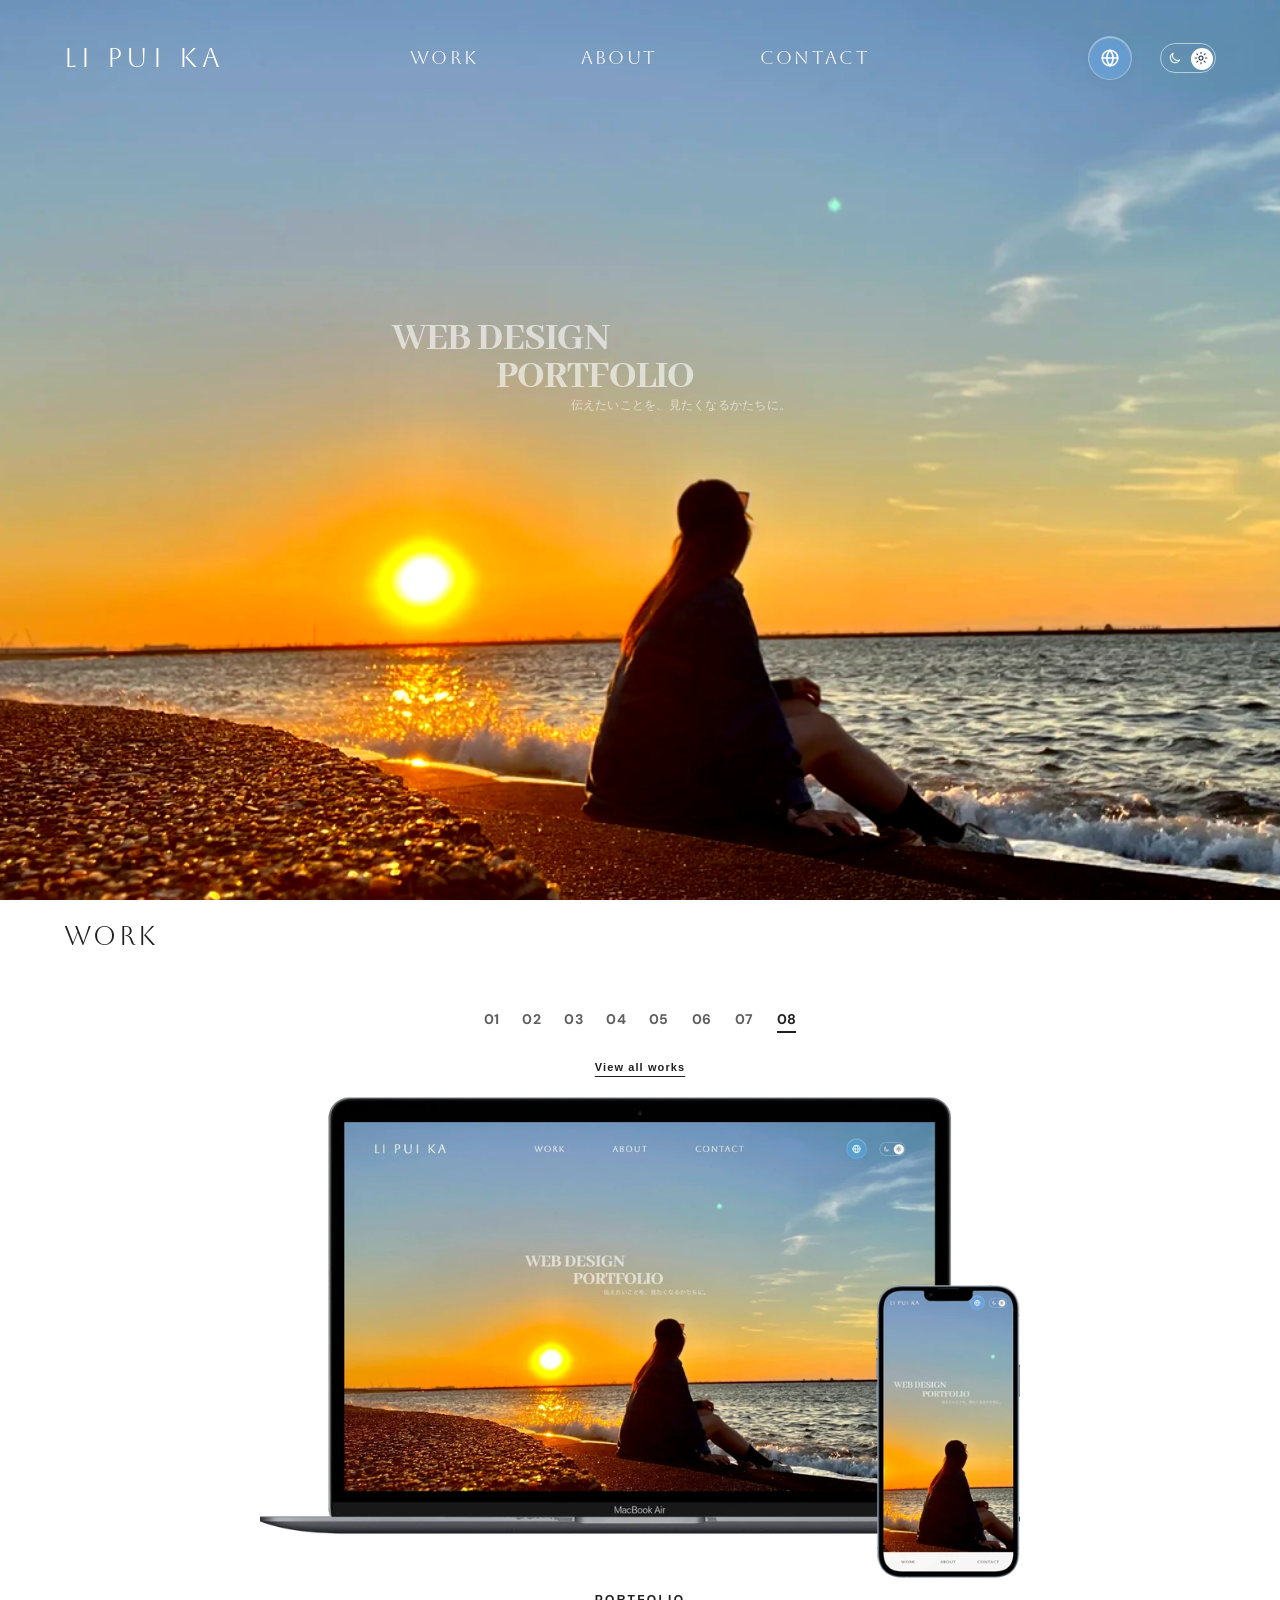
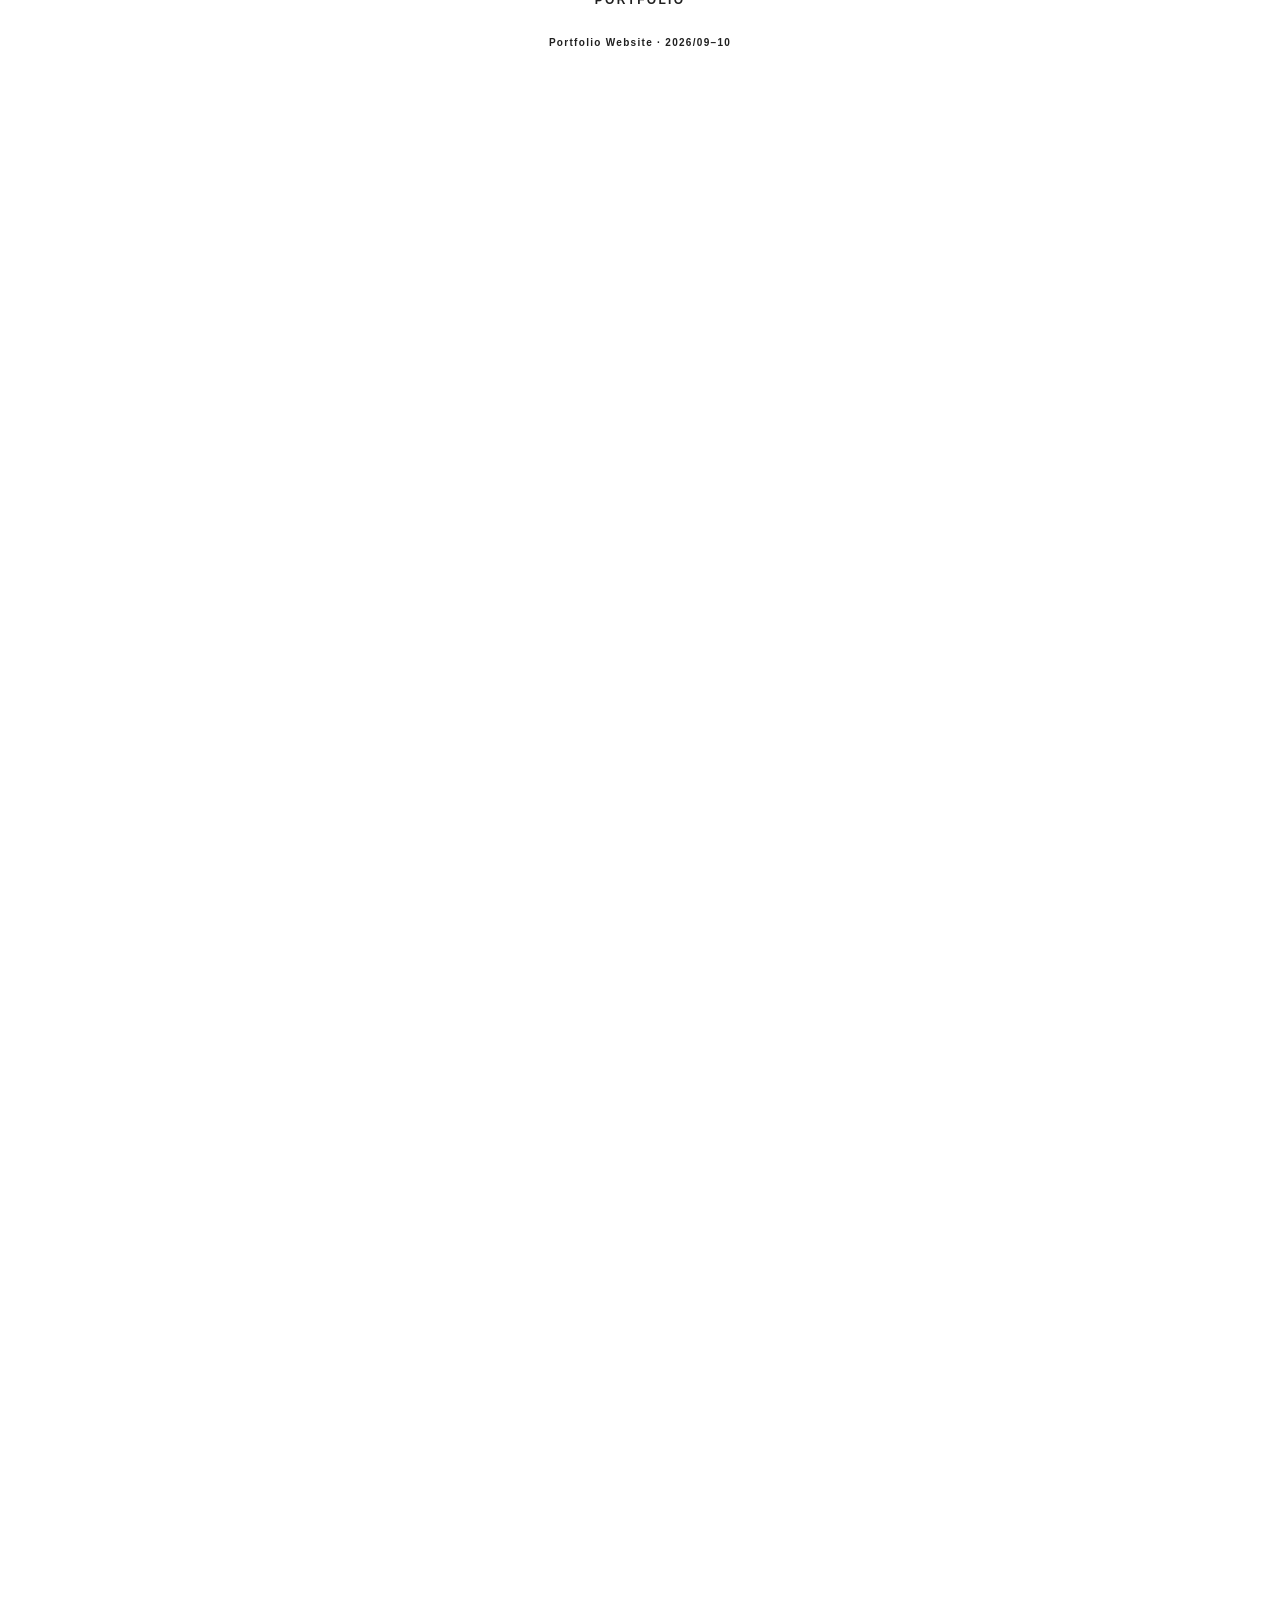
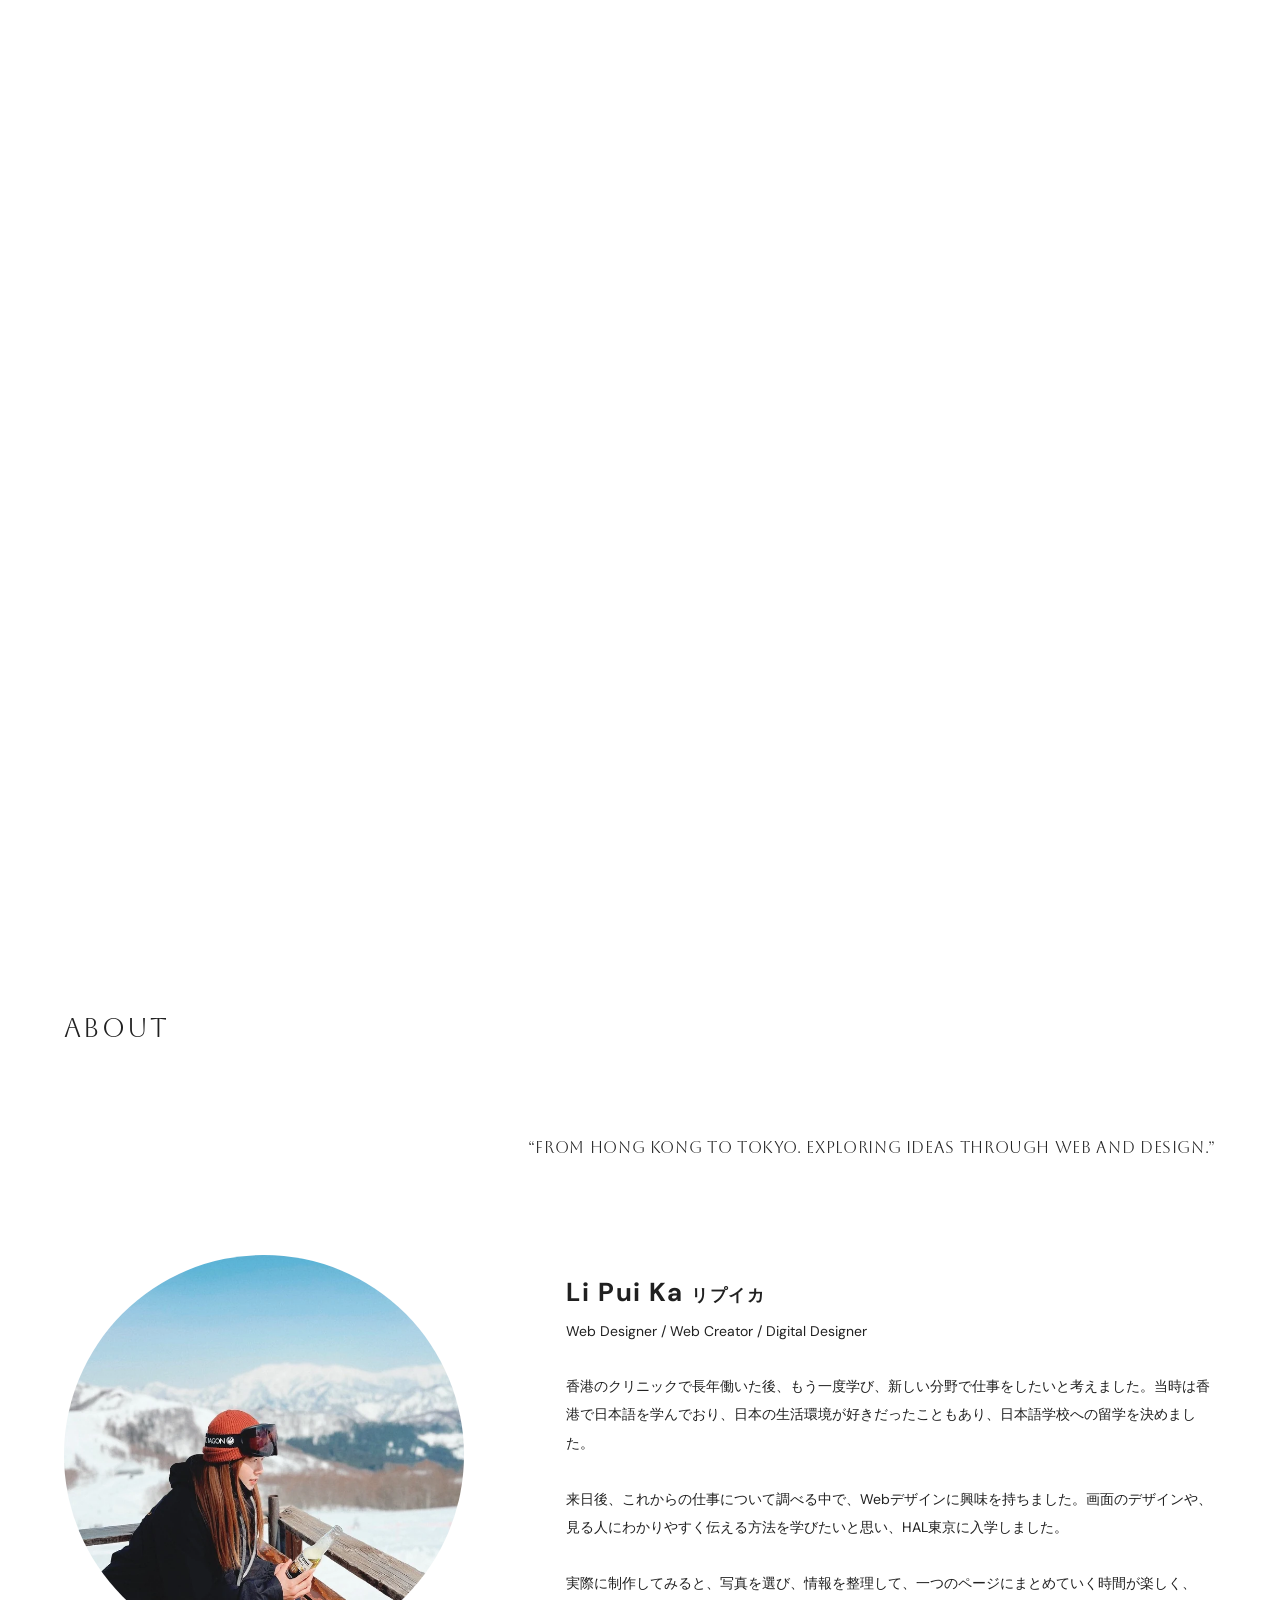
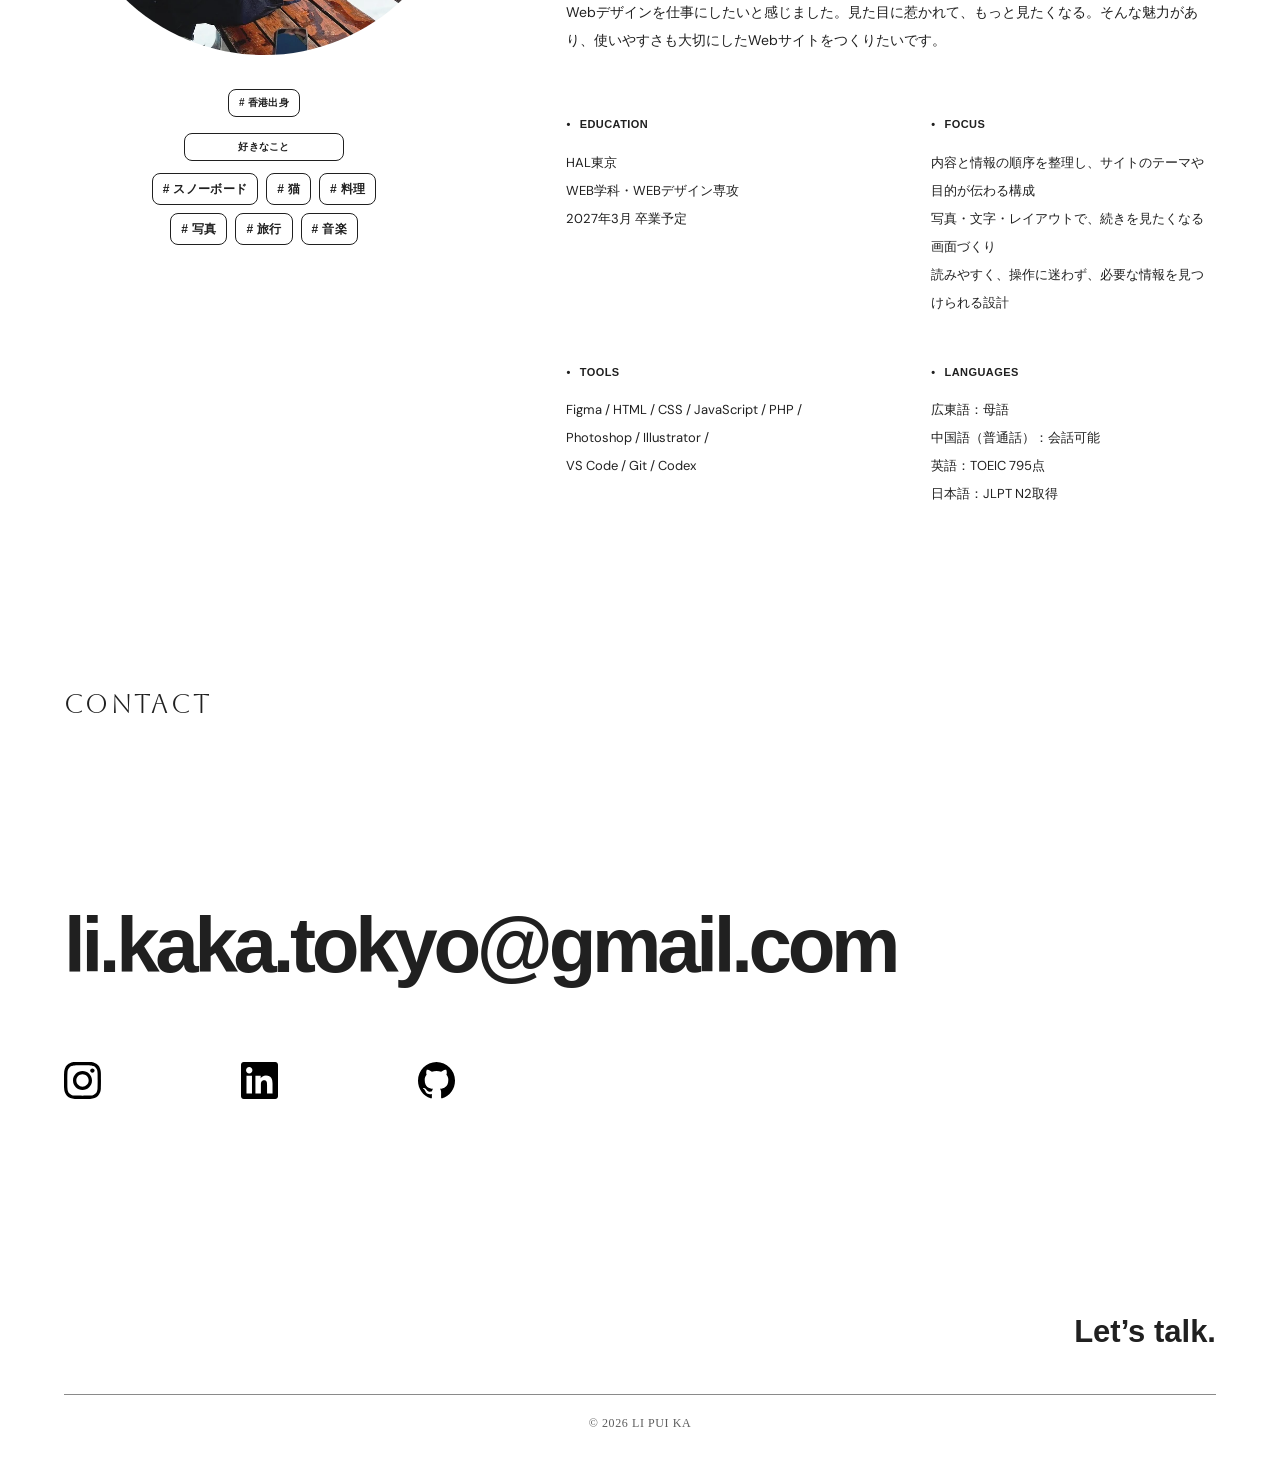
==== index.html @ 62fd96e9 "Initial commit" ====
<!doctype html>
<html lang="ja">
  <head>
    <meta charset="UTF-8">
    <meta name="viewport" content="width=device-width, initial-scale=1.0">
    <meta name="description" content="香港出身、東京在住の李珮嘉のポートフォリオ。WebデザインとWeb制作の作品を紹介しています。">
    <title>Li Pui Ka — Portfolio</title>
    <link rel="icon" href="data:image/svg+xml,%3Csvg xmlns='http://www.w3.org/2000/svg' viewBox='0 0 64 64'%3E%3Crect width='64' height='64' rx='8' fill='%231d1d1d'/%3E%3Ctext x='32' y='40' text-anchor='middle' font-family='serif' font-size='25' fill='white'%3EKA%3C/text%3E%3C/svg%3E">
    <link rel="preconnect" href="https://fonts.googleapis.com">
    <link rel="preconnect" href="https://fonts.gstatic.com" crossorigin>
    <link href="https://fonts.googleapis.com/css2?family=Aboreto&amp;family=Abhaya+Libre:wght@800&amp;family=DM+Sans:wght@400;500&amp;display=swap" rel="stylesheet">
    <link rel="stylesheet" href="css/style.css">
    <link rel="stylesheet" href="css/responsive.css">
    <script>
      try { document.documentElement.dataset.theme = localStorage.getItem('portfolio-theme') || 'light'; } catch { document.documentElement.dataset.theme = 'light'; }
    </script>
    <script src="js/loading-init.js"></script>
    <script src="js/loading.js" defer></script>
    <script src="js/translations.js" defer></script><script src="js/language.js" defer></script><script src="js/main.js?v=20261012-inage-sea" defer></script>
  </head>
  <body class="home-page">
    <div class="site-loader" data-loader aria-hidden="true">
      <div class="site-loader-content">
        <span class="site-loader-name">LI PUI KA</span>
        <span class="site-loader-caption">WEB DESIGN PORTFOLIO</span>
        <span class="site-loader-line"></span>
      </div>
    </div>
    <a class="skip-link" href="#main" data-i18n="ui.skip" data-i18n-lang="en" lang="en">Skip to main content</a>

    <header class="site-header is-over-hero" data-header>
      <a class="site-logo" href="#main" aria-label="Li Pui Ka：トップへ戻る" data-i18n-aria-label="ui.home">LI PUI KA</a>
      <nav class="site-nav" aria-label="メインナビゲーション" data-i18n-aria-label="ui.nav">
        <a class="nav-link" href="#work" data-section-link="work" data-i18n="ui.work" data-i18n-lang="en" lang="en">Work</a>
        <a class="nav-link" href="#about" data-section-link="about" data-i18n="ui.about" data-i18n-lang="en" lang="en">About</a>
        <a class="nav-link" href="#contact" data-section-link="contact" data-i18n="ui.contact" data-i18n-lang="en" lang="en">Contact</a>
      </nav>
      <div class="header-tools">
        <div class="language-picker"><button class="language-indicator" type="button" aria-label="表示言語を選ぶ" aria-expanded="false" aria-controls="language-options" data-language-toggle>
          <svg viewBox="0 0 24 24" aria-hidden="true"><circle cx="12" cy="12" r="8.5"/><path d="M3.8 12h16.4M12 3.5c2.2 2.3 3.4 5.2 3.4 8.5S14.2 18.2 12 20.5C9.8 18.2 8.6 15.3 8.6 12S9.8 5.8 12 3.5Z"/></svg></button><div class="language-options" id="language-options" role="group" aria-label="表示言語を選ぶ" hidden><button type="button" data-language-option="ja" lang="ja" aria-pressed="true">日本語</button><button type="button" data-language-option="en" lang="en" aria-pressed="false">English</button><button type="button" data-language-option="zh-Hant" lang="zh-Hant" aria-pressed="false">繁體中文</button></div></div>
        <button class="theme-toggle" type="button" aria-label="ダークモードに切り替える" aria-pressed="false" data-theme-toggle>
          <svg class="moon-icon" viewBox="0 0 24 24" aria-hidden="true"><path d="M20.1 15.2A8.4 8.4 0 0 1 8.8 3.9a8.5 8.5 0 1 0 11.3 11.3Z"/></svg>
          <span class="theme-toggle-thumb" aria-hidden="true">&nbsp;</span>
          <svg class="sun-icon" viewBox="0 0 24 24" aria-hidden="true"><circle cx="12" cy="12" r="3.5"/><path d="M12 2v2.2M12 19.8V22M4.9 4.9l1.6 1.6M17.5 17.5l1.6 1.6M2 12h2.2M19.8 12H22M4.9 19.1l1.6-1.6M17.5 6.5l1.6-1.6"/></svg>
        </button>
      </div>
    </header>

    <main id="main">
      <section class="hero" id="home" aria-labelledby="hero-title">
        <img class="hero-image" src="image/optimized/HERO-1920.webp" alt="夕暮れの海辺に座る人物" data-i18n-alt="home.heroAlt" srcset="image/optimized/HERO-1280.webp 1280w, image/optimized/HERO-1920.webp 1920w, image/optimized/HERO-2560.webp 2560w" sizes="(max-width: 620px) 1100px, 100vw" width="1920" height="1080" decoding="async" fetchpriority="high">
        <div class="hero-copy" lang="en">
          <h1 id="hero-title"><span class="hero-title-line">WEB DESIGN</span> <span class="hero-title-line">PORTFOLIO</span></h1>
          <p lang="ja"><span class="hero-copy-line">伝えたいことを、見たくなるかたちに。</span></p>
        </div>
      </section>

      <section class="work-section page-section" id="work" aria-labelledby="work-title">
        <h2 class="section-title" id="work-title" data-i18n="ui.work" data-i18n-lang="en" lang="en">Work</h2>
        <div class="work-scroll">
          <div class="work-stage">
            <div class="project-pagination" aria-label="作品を選ぶ" data-i18n-aria-label="ui.chooseProject">
              <button class="project-number is-active" type="button" data-project-button="0" aria-pressed="true">01</button>
              <button class="project-number" type="button" data-project-button="1" aria-pressed="false">02</button>
              <button class="project-number" type="button" data-project-button="2" aria-pressed="false">03</button>
              <button class="project-number" type="button" data-project-button="3" aria-pressed="false">04</button>
              <button class="project-number" type="button" data-project-button="4" aria-pressed="false">05</button>
              <button class="project-number" type="button" data-project-button="5" aria-pressed="false">06</button>
              <button class="project-number" type="button" data-project-button="6" aria-pressed="false">07</button>
              <button class="project-number" type="button" data-project-button="7" aria-pressed="false">08</button>
            </div>
            <button class="works-overview-toggle" type="button" aria-expanded="false" aria-controls="works-overview" data-works-overview-toggle hidden data-i18n="ui.viewAll" data-i18n-lang="en" lang="en">View all works</button>
            <div class="works-overview" id="works-overview" data-works-overview hidden></div>
            <div class="project-visuals" data-project-visuals>
              <a class="project-card project-card--previous" data-project-card data-project-index="7" aria-hidden="true">
                <img src="image/optimized/mockup08-960.webp?v=20261012-ordered" alt="" srcset="image/optimized/mockup08-600.webp?v=20261012-ordered 600w, image/optimized/mockup08-960.webp?v=20261012-ordered 960w, image/optimized/mockup08-1600.webp?v=20261012-ordered 1600w" sizes="(max-width: 820px) 38vw, 400px" width="960" height="607" decoding="async" data-project-image>
              </a>
              <a class="project-card project-card--main" href="work07.html" aria-label="「季の美」の詳細を見る" data-project-card data-project-index="0">
                <img src="image/optimized/mockup07-1600.webp?v=20261012-ordered" alt="季の美のWebサイトのモックアップ" srcset="image/optimized/mockup07-600.webp?v=20261012-ordered 600w, image/optimized/mockup07-960.webp?v=20261012-ordered 960w, image/optimized/mockup07-1600.webp?v=20261012-ordered 1600w" sizes="(max-width: 620px) calc(100vw - 24px), (max-width: 820px) 72vw, (max-width: 1245px) 61vw, 760px" width="1600" height="1012" decoding="async" data-project-image>
              </a>
              <a class="project-card project-card--next" data-project-card data-project-index="1" aria-hidden="true">
                <img src="image/optimized/mockup06-960.webp?v=20261012-inage-sea" alt="" srcset="image/optimized/mockup06-600.webp?v=20261012-inage-sea 600w, image/optimized/mockup06-960.webp?v=20261012-inage-sea 960w, image/optimized/mockup06-1600.webp?v=20261012-inage-sea 1600w" sizes="(max-width: 820px) 38vw, 400px" width="960" height="607" decoding="async" data-project-image>
              </a>
              <button class="project-side-control project-side-control--previous" type="button" data-project-control="previous" aria-label="前の作品：PORTFOLIO"><span class="visually-hidden" data-i18n="ui.previousShort" data-i18n-lang="en" lang="en">Previous project</span></button>
              <button class="project-side-control project-side-control--next" type="button" data-project-control="next" aria-label="次の作品：MOMENTS IN INAGE"><span class="visually-hidden" data-i18n="ui.nextShort" data-i18n-lang="en" lang="en">Next project</span></button>
            </div>
            <div class="project-caption" aria-live="polite">
              <h3 data-project-title>季の美</h3>
              <p data-project-meta>Content Website · 2026/09</p>
            </div>
          </div>

          <div class="work-steps" aria-hidden="true">
            <div class="work-step" data-project-step="0"></div>
            <div class="work-step" data-project-step="1"></div>
            <div class="work-step" data-project-step="2"></div>
            <div class="work-step" data-project-step="3"></div>
            <div class="work-step" data-project-step="4"></div>
            <div class="work-step" data-project-step="5"></div>
            <div class="work-step" data-project-step="6"></div>
            <div class="work-step" data-project-step="7"></div>
          </div>
        </div>
      </section>

      <section class="about-section page-section" id="about" aria-labelledby="about-title">
        <h2 class="section-title" id="about-title" data-i18n="ui.about" data-i18n-lang="en" lang="en">About</h2>
        <div class="about-layout">
          <p class="about-tagline" data-i18n="home.tagline" data-i18n-lang="en" lang="en">“From Hong Kong to Tokyo. Exploring ideas through web and design.”</p>
          <figure class="profile">
            <img src="image/optimized/About-768.webp" alt="雪山で撮影した李珮嘉の写真" data-i18n-alt="home.portraitAlt" srcset="image/optimized/About-384.webp 384w, image/optimized/About-768.webp 768w" sizes="(max-width: 620px) 78vw, (max-width: 820px) 340px, (max-width: 1245px) 290px, 400px" width="768" height="1024" decoding="async" loading="lazy">
            <figcaption class="profile-interests">
              <p class="profile-origin"><span aria-hidden="true"># </span><span data-i18n="home.origin">香港出身</span></p>
              <p class="profile-interests-title" data-i18n="home.interests">好きなこと</p>
              <ul class="profile-tags">
                <li><span aria-hidden="true"># </span><span data-i18n="home.snowboarding">スノーボード</span></li>
                <li><span aria-hidden="true"># </span><span data-i18n="home.cats">猫</span></li>
                <li><span aria-hidden="true"># </span><span data-i18n="home.cooking">料理</span></li>
                <li><span aria-hidden="true"># </span><span data-i18n="home.photography">写真</span></li>
                <li><span aria-hidden="true"># </span><span data-i18n="home.travel">旅行</span></li>
                <li><span aria-hidden="true"># </span><span data-i18n="home.music">音楽</span></li>
              </ul>
            </figcaption>
          </figure>

          <div class="about-content">
            <h3 class="profile-name" lang="en">Li Pui Ka <span lang="ja">リプイカ</span></h3>
            <p class="profile-role" lang="en">Web Designer / Web Creator / Digital Designer</p>
            <div class="bio"><p data-i18n="home.bio1">香港のクリニックで長年働いた後、もう一度学び、新しい分野で仕事をしたいと考えました。当時は香港で日本語を学んでおり、日本の生活環境が好きだったこともあり、日本語学校への留学を決めました。</p><p data-i18n="home.bio2">来日後、これからの仕事について調べる中で、Webデザインに興味を持ちました。画面のデザインや、見る人にわかりやすく伝える方法を学びたいと思い、HAL東京に入学しました。</p><p data-i18n="home.bio3">実際に制作してみると、写真を選び、情報を整理して、一つのページにまとめていく時間が楽しく、Webデザインを仕事にしたいと感じました。見た目に惹かれて、もっと見たくなる。そんな魅力があり、使いやすさも大切にしたWebサイトをつくりたいです。</p></div>

            <div class="profile-details">
              <section><h3 data-i18n="ui.education" data-i18n-lang="en" lang="en">Education</h3><p data-i18n="home.education">HAL東京<br>WEB学科・WEBデザイン専攻<br>2027年3月 卒業予定</p></section>
              <section><h3 data-i18n="ui.focus" data-i18n-lang="en" lang="en">Focus</h3><p data-i18n="home.focus">内容と情報の順序を整理し、サイトのテーマや目的が伝わる構成<br>写真・文字・レイアウトで、続きを見たくなる画面づくり<br>読みやすく、操作に迷わず、必要な情報を見つけられる設計</p></section>
              <section><h3 data-i18n="ui.tools" data-i18n-lang="en" lang="en">Tools</h3><p data-i18n="home.tools">Figma / HTML / CSS / JavaScript / PHP /<br>Photoshop / Illustrator /<br>VS Code / Git / Codex</p></section>
              <section><h3 data-i18n="ui.languages" data-i18n-lang="en" lang="en">Languages</h3><p data-i18n="home.languages">広東語：母語<br>中国語（普通話）：会話可能<br>英語：TOEIC 795点<br>日本語：JLPT N2取得</p></section>
            </div>
          </div>
        </div>
      </section>

      <section class="contact-section page-section" id="contact" aria-labelledby="contact-title">
        <h2 class="section-title" id="contact-title" data-i18n="ui.contact" data-i18n-lang="en" lang="en">Contact</h2>
        <a class="email-link" href="mailto:li.kaka.tokyo@gmail.com"><span class="email-text">li.kaka.tokyo@gmail.com</span></a>
        <div class="social-links" aria-label="SNS・プロフィール" data-i18n-aria-label="ui.social">
          <a href="https://www.instagram.com/kaka.webdesign/" target="_blank" rel="noreferrer" aria-label="Instagram">
            <img class="social-icon" src="image/Platform=Instagram, Color=Negative.svg" width="48" height="48" alt="" decoding="async">
            <img class="social-hover-icon" src="image/instagram-hover.svg" width="48" height="48" alt="" decoding="async">
          </a>
          <a href="https://www.linkedin.com/in/pui-ka-li-7a196a3a8/" target="_blank" rel="noreferrer" aria-label="LinkedIn">
            <img class="social-icon" src="image/Platform=LinkedIn, Color=Negative.svg" width="48" height="48" alt="" decoding="async">
            <img class="social-hover-icon" src="image/linkedin-hover.svg" width="48" height="48" alt="" decoding="async">
          </a>
          <a href="https://github.com/li-kaka" target="_blank" rel="noreferrer" aria-label="GitHub">
            <img class="social-icon" src="image/Platform=Github, Color=Negative.svg" width="48" height="48" alt="" decoding="async">
            <img class="social-hover-icon" src="image/github-hover.svg" width="48" height="48" alt="" decoding="async">
          </a>
        </div>
        <p class="lets-talk" data-i18n="home.closing" data-i18n-lang="en" lang="en">Let’s talk.</p>
      </section>
    </main>

    <footer class="site-footer">
      <p>© 2026 LI PUI KA</p>
    </footer>
  </body>
</html>
---- css/style.css ----
@charset "UTF-8";

:root {
  --bg: #ffffff;
  --text: #202020;
  --muted: #5e5e5e;
  --line: #8a8a8a;
  --header-height: 116px;
  --section-title-height: 72px;
  --page-padding: clamp(30px, 5vw, 74px);
  color-scheme: light;
}

:root[data-theme="dark"] {
  --bg: #141414;
  --text: #f4f1eb;
  --muted: #bcb8b1;
  --line: #77736d;
  color-scheme: dark;
}

*,
*::before,
*::after {
  box-sizing: border-box;
}

html {
  scroll-behavior: smooth;
  scroll-padding-top: var(--header-height);
}

body {
  margin: 0;
  overflow-x: hidden;
  background: var(--bg);
  color: var(--text);
  font-family: "DM Sans", Arial, sans-serif;
  font-size: 14px;
  line-height: 1.8;
  transition: background-color 240ms ease, color 240ms ease;
}

a {
  color: inherit;
}

.site-loader {
  display: none;
  position: fixed;
  inset: 0;
  z-index: 1000;
  place-items: center;
  background: var(--bg);
  color: var(--text);
  transition: opacity 400ms ease;
}

.is-loading { overflow: hidden; }
.is-loading .site-loader { display: grid; }
.site-loader.is-leaving { opacity: 0; }

.site-loader-content { text-align: center; padding: 24px; }
.site-loader-name {
  display: block;
  font-family: "Aboreto", Georgia, serif;
  font-size: clamp(25px, 3vw, 40px);
  letter-spacing: .24em;
  padding-left: .24em;
  animation: loader-enter 700ms ease both;
}
.site-loader-caption {
  display: block;
  margin-top: 16px;
  color: var(--muted);
  font-size: 10px;
  letter-spacing: .2em;
  animation: loader-enter 700ms 100ms ease both;
}
.site-loader-line {
  display: block;
  width: 120px;
  height: 1px;
  margin: 28px auto 0;
  background: var(--text);
  transform-origin: left;
  animation: loader-line 900ms cubic-bezier(.22, .61, .36, 1) both;
}
@keyframes loader-enter {
  from { opacity: 0; transform: translateY(8px); }
  to { opacity: 1; transform: translateY(0); }
}
@keyframes loader-line {
  from { transform: scaleX(0); }
  to { transform: scaleX(1); }
}
@media (prefers-reduced-motion: reduce) {
  .site-loader { display: none !important; }
  .is-loading { overflow: visible; }
}

button,
a {
  -webkit-tap-highlight-color: transparent;
}

button {
  color: inherit;
}

img {
  display: block;
  max-width: 100%;
  height: auto;
}

.visually-hidden {
  position: absolute;
  width: 1px;
  height: 1px;
  overflow: hidden;
  clip: rect(0 0 0 0);
  clip-path: inset(50%);
  white-space: nowrap;
}

.skip-link {
  position: fixed;
  z-index: 1000;
  top: 10px;
  left: 10px;
  padding: 8px 12px;
  translate: 0 -160%;
  background: var(--text);
  color: var(--bg);
  font-weight: 700;
}

.skip-link:focus {
  translate: 0;
}

:focus-visible {
  outline: 2px solid currentColor;
  outline-offset: 5px;
}

.site-header {
  position: fixed;
  z-index: 100;
  top: 0;
  left: 0;
  display: grid;
  grid-template-columns: minmax(180px, 1fr) auto minmax(180px, 1fr);
  align-items: center;
  width: 100%;
  height: var(--header-height);
  padding: 0 var(--page-padding);
  background: color-mix(in srgb, var(--bg) 94%, transparent);
  backdrop-filter: blur(10px);
}

.site-logo,
.site-nav a,
.section-title,
.hero-copy h1 {
  font-family: "Aboreto", Georgia, serif;
  font-weight: 400;
}

.site-logo {
  justify-self: start;
  text-decoration: none;
  font-size: 27px;
  letter-spacing: .18em;
  white-space: nowrap;
}

.site-nav {
  display: flex;
  align-items: center;
  justify-content: center;
  gap: clamp(58px, 8vw, 118px);
}

.site-nav a {
  position: relative;
  padding: 12px 0;
  text-decoration: none;
  font-size: 18px;
  letter-spacing: .13em;
}

.site-nav a::after {
  content: "";
  position: absolute;
  right: 0;
  bottom: 5px;
  left: 0;
  height: 1px;
  scale: 0 1;
  background: currentColor;
  transform-origin: center;
  transition: scale 180ms ease;
}

.site-nav a:hover::after,
.site-nav a.is-active::after {
  scale: 1 1;
}

.header-tools {
  display: flex;
  align-items: center;
  justify-self: end;
  gap: 28px;
}

.language-indicator {
  display: grid;
  width: 44px;
  height: 44px;
  padding: 10px;
  border: 0;
  background: transparent;
  color: inherit;
  cursor: pointer;
  place-items: center;
}

.language-indicator svg {
  width: 100%;
  height: 100%;
  fill: none;
  stroke: currentColor;
  stroke-linecap: round;
  stroke-linejoin: round;
  stroke-width: 1.8;
}

.theme-toggle {
  position: relative;
  display: flex;
  width: 56px;
  height: 30px;
  border: 1px solid color-mix(in srgb, currentColor 55%, transparent);
  border-radius: 999px;
  padding: 4px 7px;
  align-items: center;
  justify-content: space-between;
  background: transparent;
  cursor: pointer;
}

.theme-toggle svg {
  position: relative;
  z-index: 1;
  width: 14px;
  height: 14px;
  fill: none;
  stroke: currentColor;
  stroke-linecap: round;
  stroke-linejoin: round;
  stroke-width: 1.8;
  transition: color 220ms ease;
}

.theme-toggle-thumb {
  position: absolute;
  z-index: 0;
  top: 4px;
  left: 4px;
  width: 22px;
  height: 22px;
  border-radius: 50%;
  background: var(--text);
  translate: 26px 0;
  transition: translate 220ms cubic-bezier(.22, .75, .22, 1);
}

.theme-toggle .sun-icon {
  color: var(--bg);
}

:root[data-theme="dark"] .theme-toggle-thumb {
  translate: 0 0;
}

:root[data-theme="dark"] .theme-toggle .moon-icon {
  color: var(--bg);
}

:root[data-theme="dark"] .theme-toggle .sun-icon {
  color: var(--text);
}

main {
  padding-top: var(--header-height);
}

.page-section {
  position: relative;
  z-index: 1;
  padding-inline: var(--page-padding);
  background: var(--bg);
}

.section-title {
  margin: 0;
  font-size: 26px;
  letter-spacing: .09em;
}

.hero {
  --hero-intro-scale: 1.04;
  --hero-intro-offset: 16px;
  position: relative;
  z-index: 0;
  top: 0;
  height: 100svh;
  min-height: 520px;
  overflow: hidden;
}

.hero-image {
  width: 100%;
  height: 100%;
  object-fit: cover;
  object-position: center 58%;
  filter: saturate(1.18) contrast(1.08);
}

.hero-copy {
  position: absolute;
  z-index: 1;
  top: 35.5%;
  left: 30.6%;
  width: clamp(290px, 31.2vw, 520px);
  color: rgba(255, 255, 255, .6);
  text-align: left;
  text-shadow: none;
}

.hero-copy h1 {
  margin: 0;
  font-family: "Abhaya Libre", Georgia, serif;
  font-size: clamp(32px, 3.1vw, 48px);
  font-weight: 800;
  line-height: .96;
  letter-spacing: -.02em;
}

.hero-copy p {
  margin: 0;
  font-family: "Hiragino Kaku Gothic ProN", "Yu Gothic", Meiryo, sans-serif;
  font-size: clamp(10px, .975vw, 14px);
  text-align: right;
  font-weight: 400;
  line-height: 1.45;
  letter-spacing: .02em;
}

.hero-copy-line {
  display: block;
}

@keyframes hero-photo-intro {
  from { opacity: 0; transform: scale(var(--hero-intro-scale)); }
  to { opacity: 1; transform: scale(var(--hero-rest-scale, 1)); }
}

@keyframes hero-copy-intro {
  from {
    opacity: 0;
    transform: translateY(var(--hero-intro-offset));
  }
  to {
    opacity: 1;
    transform: translateY(0);
  }
}

@media (prefers-reduced-motion: no-preference) {
  .has-hero-exit .hero {
    position: sticky;
    top: 0;
    z-index: 0;
    transform: scale(var(--hero-exit-scale, 1));
    opacity: var(--hero-exit-opacity, 1);
    transform-origin: center top;
  }

  .has-hero-exit .hero.is-exiting { pointer-events: none; }

  .is-loading .hero:not(.is-intro-ready) .hero-image,
  .is-loading .hero:not(.is-intro-ready) .hero-title-line,
  .is-loading .hero:not(.is-intro-ready) .hero-copy-line {
    opacity: 0;
  }

  .hero.is-intro-ready .hero-image {
    animation: hero-photo-intro 2s cubic-bezier(.22, .61, .36, 1) backwards;
  }

  .hero.is-intro-ready .hero-title-line,
  .hero.is-intro-ready .hero-copy-line {
    animation: hero-copy-intro 1.2s cubic-bezier(.22, .61, .36, 1) backwards;
  }

  .hero.is-intro-ready .hero-title-line:first-child {
    animation-delay: 1s;
  }

  .hero.is-intro-ready .hero-title-line:last-child {
    animation-delay: 1.2s;
  }

  .hero.is-intro-ready .hero-copy-line {
    animation-delay: 1.45s;
  }
}

@media (min-width: 821px) and (hover: hover) and (pointer: fine) and (prefers-reduced-motion: no-preference) {
  .hero {
    --hero-rest-scale: 1.025;
    --hero-intro-scale: 1.065;
  }

  .hero-image {
    transform: scale(var(--hero-rest-scale));
    translate: var(--hero-pointer-x, 0px) var(--hero-pointer-y, 0px);
    transition: translate 400ms ease-out;
  }
}

@media (max-width: 620px) {
  .hero {
    --hero-intro-scale: 1.02;
    --hero-intro-offset: 8px;
  }
}

.work-section {
  position: relative;
  padding-top: 0;
  overflow-anchor: none;
}

.page-section > .section-title {
  position: sticky;
  z-index: 5;
  top: calc(var(--header-height) - 1px);
  display: flex;
  width: auto;
  min-height: var(--section-title-height);
  margin-inline: calc(0px - var(--page-padding));
  padding-inline: var(--page-padding);
  align-items: center;
  background: color-mix(in srgb, var(--bg) 94%, transparent);
  -webkit-backdrop-filter: blur(10px);
  backdrop-filter: blur(10px);
}

.work-scroll {
  position: relative;
  margin-top: 0;
}

.work-stage {
  position: sticky;
  z-index: 2;
  top: calc(var(--header-height) + var(--section-title-height) - 1px);
  display: flex;
  flex-direction: column;
  align-items: center;
  /* Keep oversized content below the sticky section heading. */
  justify-content: flex-start;
  justify-content: safe center;
  height: calc(100vh - var(--header-height) - var(--section-title-height) + 1px);
  min-height: 560px;
  background: transparent;
}

.project-pagination {
  display: flex;
  flex: 0 0 auto;
  gap: 23px;
  margin: 0 0 12px;
}

.works-overview-toggle {
  flex: 0 0 auto;
  min-height: 44px;
  margin-bottom: 8px;
  border: 0;
  padding: 10px 14px;
  background: transparent;
  font-family: "Helvetica Neue", Helvetica, sans-serif;
  font-size: 11px;
  font-weight: 700;
  letter-spacing: .1em;
  text-decoration: underline;
  text-underline-offset: 5px;
  cursor: pointer;
}

.works-overview[hidden],
.works-overview-toggle[hidden] {
  display: none;
}

.work-section.is-overview .work-stage {
  position: relative;
  top: auto;
  height: auto;
  min-height: 0;
  padding-block: 24px 80px;
}

.work-section.is-overview .project-pagination,
.work-section.is-overview .project-visuals,
.work-section.is-overview .project-caption,
.work-section.is-overview .work-steps {
  display: none;
}

.work-section.is-overview .work-scroll {
  margin-top: 0;
}

.works-overview {
  display: grid;
  grid-template-columns: repeat(3, minmax(0, 1fr));
  gap: 40px 28px;
  width: min(1200px, 100%);
  margin-top: 28px;
}

.works-overview-card {
  display: block;
  text-decoration: none;
}

.works-overview-card img {
  width: 100%;
  aspect-ratio: 1.55;
  padding: 16px;
  background: color-mix(in srgb, var(--text) 8%, var(--bg));
  object-fit: contain;
  transition: background-color 180ms ease;
}

.works-overview-card:hover img,
.works-overview-card:focus-visible img {
  background: color-mix(in srgb, var(--text) 14%, var(--bg));
}

.works-overview-card strong,
.works-overview-card small {
  display: block;
}

.works-overview-card strong {
  margin-top: 14px;
  font-size: 13px;
  letter-spacing: .04em;
}

.works-overview-card small {
  margin-top: 4px;
  color: var(--muted);
  font-size: 12px;
}

@media (max-width: 820px) {
  .works-overview {
    grid-template-columns: repeat(2, minmax(0, 1fr));
  }
}

@media (max-width: 620px) {
  .works-overview {
    grid-template-columns: 1fr;
    gap: 32px;
  }
}

.project-number {
  position: relative;
  border: 0;
  padding: 5px 0;
  background: transparent;
  color: var(--muted);
  -webkit-text-fill-color: currentColor;
  font-family: "DM Sans", Arial, sans-serif;
  font-size: 14px;
  font-weight: 700;
  letter-spacing: .03em;
  cursor: pointer;
}

.project-number::after {
  content: "";
  position: absolute;
  right: 0;
  bottom: 0;
  left: 0;
  height: 2px;
  scale: 0 1;
  background: currentColor;
}

.project-number.is-active {
  color: var(--text);
}

.project-number.is-active::after {
  scale: 1 1;
}

.project-visuals {
  --card-width: min(760px, 61vw);
  --side-shift: min(410px, 31vw);
  --exit-shift: min(700px, 52vw);
  position: relative;
  flex: 0 0 auto;
  width: min(1180px, 92vw);
  height: min(481px, 38.6vw, calc(100vh - var(--header-height) - var(--section-title-height) - 119px));
}

.project-card {
  position: absolute;
  top: 50%;
  left: 50%;
  display: grid;
  width: var(--card-width);
  height: 100%;
  border: 0;
  padding: 0;
  place-items: center;
  background: transparent;
  cursor: pointer;
  opacity: .5;
  scale: .52;
  translate: -50% -50%;
  transition: opacity 520ms ease, scale 520ms ease, translate 520ms cubic-bezier(.22, .75, .22, 1);
}

.project-card img {
  width: auto;
  max-width: 100%;
  height: auto;
  max-height: 100%;
  object-fit: contain;
}

.project-card--main {
  z-index: 2;
  cursor: default;
  opacity: 1;
  scale: 1;
  translate: -50% -50%;
}

.project-card--main[href] {
  cursor: pointer;
}

.project-card--previous,
.project-card--next {
  z-index: 1;
  pointer-events: none;
}

.project-card--previous {
  translate: calc(-50% - var(--side-shift)) -50%;
}

.project-card--next {
  translate: calc(-50% + var(--side-shift)) -50%;
}

.project-card--exit-left {
  z-index: 0;
  opacity: 0;
  scale: .4;
  translate: calc(-50% - var(--exit-shift)) -50%;
  pointer-events: none;
}

.project-card--exit-right {
  z-index: 0;
  opacity: 0;
  scale: .4;
  translate: calc(-50% + var(--exit-shift)) -50%;
  pointer-events: none;
}

.project-card.is-resetting {
  transition: none;
}

.project-side-control {
  position: absolute;
  z-index: 3;
  top: 50%;
  width: max(110px, calc((100% - var(--card-width)) / 2));
  height: 68%;
  border: 0;
  padding: 0;
  translate: 0 -50%;
  background: transparent;
  cursor: pointer;
}

.project-side-control--previous {
  left: 0;
}

.project-side-control--next {
  right: 0;
}

.project-card--main img {
  transition: transform 240ms ease;
}

.project-card--main:hover img {
  transform: scale(1.012);
}

.project-caption {
  position: relative;
  z-index: 4;
  margin-top: 12px;
  text-align: center;
}

.project-caption h3,
.project-caption p,
.profile figcaption,
.profile-details h3 {
  font-family: "Helvetica Neue", Helvetica, sans-serif;
  font-weight: 700;
}

.project-caption h3 {
  margin: 0;
  font-size: 12px;
  letter-spacing: .19em;
}

.project-caption p {
  margin: 22px 0 0;
  font-size: 10px;
  letter-spacing: .13em;
}

.work-steps {
  position: relative;
  z-index: 1;
  margin-top: calc(-100vh + var(--header-height) + var(--section-title-height) - 1px);
  padding-bottom: 68px;
}

.work-step {
  height: 66vh;
  min-height: 440px;
}

.about-section {
  padding-top: 0;
  padding-bottom: 160px;
}

.about-layout {
  display: grid;
  grid-template-columns: 400px minmax(0, 1fr);
  column-gap: clamp(70px, 8vw, 120px);
  row-gap: 92px;
  max-width: 1250px;
  margin: 70px auto 0;
}

.profile {
  align-self: start;
  margin: 0;
  text-align: center;
}

.profile img {
  width: 400px;
  aspect-ratio: 1;
  margin-inline: auto;
  border-radius: 50%;
  object-fit: cover;
  object-position: center 50%;
}

.profile figcaption {
  display: flex;
  flex-direction: column;
  gap: 12px;
  margin-top: 34px;
  font-size: 10px;
  line-height: 1.4;
  letter-spacing: .03em;
}

.profile figcaption strong {
  font-weight: 700;
}

.about-content {
  max-width: 720px;
}

.about-tagline {
  grid-column: 1 / -1;
  justify-self: end;
  max-width: 100%;
  margin: 0;
  text-align: center;
  color: var(--text);
  font-family: "Aboreto", Georgia, serif;
  font-size: 16px;
  letter-spacing: .04em;
}

.bio {
  font-size: 14px;
  line-height: 2.05;
}

.bio p {
  margin: 0 0 27px;
}

.profile-details {
  display: grid;
  grid-template-columns: repeat(2, minmax(0, 1fr));
  column-gap: 80px;
  row-gap: 46px;
  margin-top: 60px;
}

.profile-details h3 {
  margin: 0 0 14px;
  text-transform: uppercase;
  font-size: 11px;
  letter-spacing: .04em;
}

.profile-details p {
  margin: 0;
  font-size: 13px;
  line-height: 2.15;
}

.contact-section {
  position: relative;
  min-height: max(720px, calc(100vh - var(--header-height) - 58px));
  padding-top: 0;
  padding-bottom: 100px;
}

.email-link {
  display: inline-block;
  margin-top: 163px;
  text-decoration: none;
  font-family: "Helvetica Neue", Helvetica, sans-serif;
  font-size: clamp(50px, 6.1vw, 92px);
  font-weight: 700;
  line-height: 1.08;
  letter-spacing: -.055em;
}

.email-text { display: inline-block; }
.email-text.is-reveal-pending { opacity: 0; }
@media (prefers-reduced-motion: reduce) {
  .email-text.is-reveal-pending { opacity: 1; }
}

.email-link::after {
  content: "";
  display: block;
  height: 3px;
  scale: 0 1;
  margin-top: 8px;
  background: currentColor;
  transform-origin: left;
  transition: scale 220ms ease;
}

.email-link:hover::after,
.email-link:focus-visible::after {
  scale: 1 1;
}

.social-links {
  display: flex;
  gap: 140px;
  margin-top: 64px;
}

.social-links a {
  position: relative;
  display: block;
  width: 37px;
  height: 37px;
  transition: color 150ms ease, transform 150ms ease;
}

.social-links a:hover {
  transform: translateY(-3px);
}

.social-links a:nth-child(1):hover {
  color: #D238AF;
}

.social-links a:nth-child(2):hover {
  color: #0470AE;
}

.social-links a:nth-child(3):hover {
  color: #8700BA;
}

.social-icon {
  display: block;
  width: 100%;
  height: 100%;
  object-fit: contain;
  filter: brightness(0);
}
:root[data-theme="dark"] .social-icon { filter: none; }
.social-icon { transition: opacity 150ms ease; }
.social-hover-icon {
  position: absolute;
  inset: 0;
  width: 100%;
  height: 100%;
  object-fit: contain;
  opacity: 0;
  transition: opacity 150ms ease;
}
.social-links a:is(:hover, :focus-visible) .social-icon { opacity: 0; }
.social-links a:is(:hover, :focus-visible) .social-hover-icon { opacity: 1; }


.lets-talk {
  position: absolute;
  right: var(--page-padding);
  bottom: 34px;
  margin: 0;
  font-family: "Helvetica Neue", Helvetica, sans-serif;
  font-size: 31px;
  font-weight: 700;
}

.site-footer {
  margin-inline: var(--page-padding);
  border-top: 1px solid var(--line);
  padding: 18px 0 22px;
  text-align: center;
}

.site-footer p {
  margin: 0;
  color: var(--muted);
  font-family: Georgia, serif;
  font-size: 12px;
  letter-spacing: .05em;
}

@media (prefers-reduced-motion: reduce) {
  .hero {
    position: relative;
    top: auto;
  }

  html {
    scroll-behavior: auto;
  }

  *,
  *::before,
  *::after {
    scroll-behavior: auto !important;
    transition-duration: .01ms !important;
    animation-duration: .01ms !important;
    animation-iteration-count: 1 !important;
  }
}

/* Liquid-glass language picker, shared by Home and work details. */
.language-picker { position: relative; }
.language-picker [data-language-toggle] {
  border-radius: 50%;
  background: color-mix(in srgb, var(--bg) 38%, transparent);
  border: 1px solid color-mix(in srgb, currentColor 18%, transparent);
  box-shadow: inset 0 1px 1px #ffffff70, 0 3px 12px #00000008;
  -webkit-backdrop-filter: blur(12px) saturate(160%);
  backdrop-filter: blur(12px) saturate(160%);
  transition: background 180ms ease, box-shadow 180ms ease;
}
.language-picker [data-language-toggle]:hover,
.language-picker [data-language-toggle][aria-expanded="true"] {
  background: color-mix(in srgb, var(--bg) 60%, transparent);
  box-shadow: inset 0 1px 2px #ffffff90, 0 4px 16px #00000012;
}
.language-options {
  position: absolute;
  top: calc(100% + 12px);
  right: 0;
  width: 160px;
  padding: 8px;
  border-radius: 16px;
  color: var(--text);
  background: linear-gradient(135deg, #ffffff12, #ffffff03), color-mix(in srgb, var(--bg) 12%, transparent);
  border: 1px solid color-mix(in srgb, var(--text) 12%, transparent);
  box-shadow: inset 0 1px 1px #ffffff35, 0 8px 24px #00000012;
  -webkit-backdrop-filter: blur(20px) saturate(180%);
  backdrop-filter: blur(20px) saturate(180%);
  transform-origin: top right;
  animation: language-glass-in 200ms ease-out;
}
.language-options[hidden] { display: none; }
.language-options button {
  display: flex;
  align-items: center;
  gap: 10px;
  width: 100%;
  min-height: 44px;
  padding: 10px 12px;
  border: 1px solid transparent;
  border-radius: 10px;
  background: transparent;
  color: inherit;
  text-align: left;
  font: inherit;
  cursor: pointer;
  transition: background 160ms ease, border-color 160ms ease;
}
.language-options button:hover {
  background: color-mix(in srgb, var(--text) 7%, transparent);
}
.language-options button[aria-pressed="true"] {
  background: color-mix(in srgb, var(--text) 6%, transparent);
  border-color: transparent;
  box-shadow: none;
  font-weight: 600;
}
.language-picker button:focus-visible {
  outline: 2px solid currentColor;
  outline-offset: 3px;
}
.language-options button::before {
  content: "";
  flex: 0 0 4px;
  height: 4px;
  border-radius: 50%;
  background: currentColor;
  opacity: 0;
}
.language-options button[aria-pressed="true"]::before { opacity: .8; }
:root[data-theme="dark"] .language-options {
  background: linear-gradient(135deg, #ffffff0a, #ffffff02), color-mix(in srgb, var(--bg) 22%, transparent);
}
.site-header.is-over-hero .language-picker [data-language-toggle] {
  background: #ffffff16;
  border-color: #ffffff50;
}
@keyframes language-glass-in {
  from { opacity: 0; transform: translateY(-4px) scale(.97); }
  to { opacity: 1; transform: translateY(0) scale(1); }
}
@supports not ((backdrop-filter: blur(1px)) or (-webkit-backdrop-filter: blur(1px))) {
  .language-options { background: var(--bg); }
}
@media (prefers-reduced-motion: reduce) {
  .language-options { animation: none; }
  .language-picker button { transition: none; }
}
html:not([lang="en"]) body { font-family: "DM Sans", "Hiragino Kaku Gothic ProN", "Yu Gothic", "PingFang TC", "Microsoft JhengHei", sans-serif; }
html:not([lang="en"]) .detail-heading p { font-family: inherit; }

.profile-name {
  margin: 18px 0 28px;
  font-size: 26px;
  font-weight: 700;
  letter-spacing: .06em;
  line-height: 1.5;
}
.profile-name span { font-size: .65em; white-space: nowrap; }
.profile-name:has(+ .profile-role) { margin-bottom: 8px; }
.profile-role {
  margin: 0 0 28px;
  font-size: 14px;
  font-weight: 400;
  line-height: 1.7;
}
.profile-details h3::before { content: "•"; margin-right: 9px; }
.profile-interests { align-items: center; }
.profile-origin,
.profile-interests-title,
.profile-tags li {
  padding: 6px 10px;
  border: 1px solid currentColor;
  border-radius: 8px;
}
.profile-origin { margin: 0 0 4px; }
.profile-interests-title { width: 160px; max-width: 100%; margin: 0; }
.profile-tags {
  display: flex;
  flex-wrap: wrap;
  justify-content: center;
  gap: 8px;
  max-width: 260px;
  padding: 0;
  margin: 0;
  list-style: none;
}
.profile-tags li { font-size: 12px; line-height: 1.5; }

/* The Home header sits on the photo until Work reaches it. */
.home-page main { padding-top: 0; }
.hero-title-line { display: block; white-space: nowrap; }
.hero-title-line:last-child { margin-left: 26%; }
.site-header.is-over-hero {
  background: transparent;
  backdrop-filter: none;
  color: #fff;
}
.site-header.is-over-hero .theme-toggle { --text: #fff; --bg: #253746; }
.site-header.is-over-hero .language-options { color: #fff; }
@media (max-width: 620px) {
  .site-header.is-over-hero .site-nav { color: var(--text); }
}
---- css/responsive.css ----
@charset "UTF-8";

@media (max-width: 1100px) {
  :root {
    --header-height: 96px;
    --page-padding: 42px;
  }

  .site-header {
    grid-template-columns: 1fr auto 1fr;
  }

  .site-logo {
    font-size: 22px;
  }

  .site-nav {
    gap: 48px;
  }

  .site-nav a {
    font-size: 15px;
  }

  .header-tools {
    gap: 18px;
  }

  .about-layout {
    grid-template-columns: 310px 1fr;
    column-gap: 70px;
  }

  .profile img {
    width: 290px;
  }

  .profile-details {
    column-gap: 40px;
  }
}

@media (max-width: 820px) {
  :root {
    --header-height: 82px;
    --section-title-height: 64px;
    --page-padding: 28px;
  }

  .site-header {
    grid-template-columns: auto 1fr auto;
  }

  .site-logo {
    font-size: 18px;
  }

  .site-nav {
    gap: 27px;
  }

  .site-nav a {
    font-size: 12px;
  }

  .header-tools {
    gap: 14px;
  }


  .theme-toggle {
    width: 52px;
    height: 28px;
  }

  .theme-toggle-thumb {
    left: 5px;
    width: 20px;
    height: 20px;
    translate: 22px 0;
  }

  :root[data-theme="dark"] .theme-toggle-thumb {
    translate: 0 0;
  }

  .hero {
    height: 100svh;
    min-height: 450px;
  }

  .hero-copy h1 {
    font-size: clamp(32px, 3.1vw, 48px);
  }

  .work-stage {
    min-height: 590px;
  }

  .work-scroll {
    margin-top: -105px;
  }

  .project-visuals {
    --card-width: min(700px, 72vw);
    --side-shift: min(320px, 29vw);
    width: 94vw;
    height: min(443px, 45.5vw);
  }

  .page-section > .section-title {
    top: calc(var(--header-height) - 1px);
  }

  .about-layout {
    grid-template-columns: 1fr;
    max-width: 670px;
  }

  .profile {
    justify-self: center;
  }

  .profile img {
    width: 340px;
  }

  .about-tagline {
    margin-bottom: 0;
  }

  .email-link {
    font-size: clamp(38px, 7.6vw, 60px);
  }
}

@media (max-width: 620px) {
  :root {
    --header-height: 72px;
    --section-title-height: 56px;
    --page-padding: 20px;
  }

  .site-header {
    grid-template-columns: 1fr auto;
    padding-inline: var(--page-padding);
    background: var(--bg);
    backdrop-filter: none;
  }

  .page-section > .section-title {
    background: var(--bg);
    -webkit-backdrop-filter: none;
    backdrop-filter: none;
  }

  .site-logo {
    font-size: 16px;
    letter-spacing: .13em;
  }

  .site-nav {
    position: fixed;
    z-index: 101;
    right: 0;
    bottom: 0;
    left: 0;
    justify-content: space-around;
    gap: 0;
    height: 58px;
    border-top: 1px solid color-mix(in srgb, var(--text) 18%, transparent);
    padding: 0 14px;
    background: color-mix(in srgb, var(--bg) 96%, transparent);
    backdrop-filter: blur(12px);
  }

  .site-nav a {
    display: grid;
    min-width: 72px;
    height: 100%;
    padding: 0;
    place-items: center;
    font-size: 11px;
  }

  .site-nav a::after {
    right: 16px;
    bottom: 8px;
    left: 16px;
  }

  .header-tools {
    grid-column: 2;
  }

  .hero {
    height: 100svh;
    min-height: 520px;
  }

  .hero-image {
    object-position: 54% center;
  }

  .hero-copy {
    top: 32%;
    left: 50%;
    width: min(84vw, 340px);
    transform: translateX(-50%);
  }

  .hero-copy h1 {
    font-size: clamp(26px, 7.4vw, 40px);
  }

  .hero-copy p {
    margin-top: 2px;
    font-size: 10px;
  }

  .section-title {
    font-size: 21px;
  }

  .page-section > .section-title {
    top: calc(var(--header-height) - 1px);
  }

  .work-section {
    padding-top: 0;
  }

  .work-scroll {
    margin-top: 0;
  }

  .work-stage {
    top: calc(var(--header-height) + var(--section-title-height) - 1px);
    justify-content: flex-start;
    height: calc(100vh - var(--header-height) - var(--section-title-height) - 57px);
    min-height: 500px;
    padding-top: 36px;
  }

  .project-pagination {
    gap: clamp(13px, 4.5vw, 24px);
    margin-bottom: 12px;
  }

  .project-number {
    font-size: 12px;
  }

  .project-visuals {
    --card-width: 100%;
    width: calc(100vw - 24px);
    height: min(360px, 47vh);
  }

  .project-card--previous,
  .project-card--next {
    display: none;
  }

  .project-side-control {
    display: none;
  }

  .project-caption {
    margin-top: 10px;
  }

  .project-caption h3 {
    font-size: 11px;
  }

  .project-caption p {
    margin-top: 14px;
  }

  .work-steps {
    margin-top: calc(-100vh + var(--header-height) + var(--section-title-height) + 57px);
  }

  .work-step {
    min-height: 410px;
  }

  .about-section {
    padding-top: 0;
    padding-bottom: 100px;
  }

  .about-layout {
    gap: 56px;
    margin-top: 60px;
  }

  .profile img {
    width: min(78vw, 330px);
  }

  .profile figcaption {
    margin-top: 26px;
  }

  .about-tagline {
    margin-bottom: 0;
    font-size: 13px;
    line-height: 1.8;
  }

  .bio {
    font-size: 13px;
    line-height: 1.9;
  }

  .bio br {
    display: none;
  }

  .profile-details {
    grid-template-columns: 1fr;
    gap: 34px;
    margin-top: 48px;
  }

  .contact-section {
    min-height: max(640px, calc(100svh - var(--header-height) - 58px));
    padding-top: 0;
    padding-bottom: 90px;
  }

  .email-link {
    max-width: 100%;
    margin-top: 118px;
    overflow-wrap: normal;
    font-size: clamp(22px, 7vw, 30px);
    letter-spacing: -.065em;
    white-space: nowrap;
  }

  .social-links {
    justify-content: space-between;
    gap: 0;
    max-width: 260px;
    margin-top: 52px;
  }

  .social-links a {
    width: 30px;
    height: 30px;
  }

  .lets-talk {
    right: var(--page-padding);
    bottom: 82px;
    font-size: 25px;
  }

  .site-footer {
    margin-bottom: 58px;
  }
}

@media (max-width: 350px) {

  .hero-copy h1 {
    font-size: 26px;
  }

  .project-pagination {
    gap: 13px;
  }

  .project-visuals {
    height: 300px;
  }

  .email-link {
    font-size: 22px;
  }
}

@media (max-width: 820px) {
  .about-layout { row-gap: 54px; }
  .about-content { width: 100%; }
  .profile-name { margin-top: 0; }
}
@media (max-width: 620px) {
  .profile-name { font-size: 24px; }
}

@media (max-width: 620px) {
  .hero-title-line:last-child { margin-left: 26%; }
}
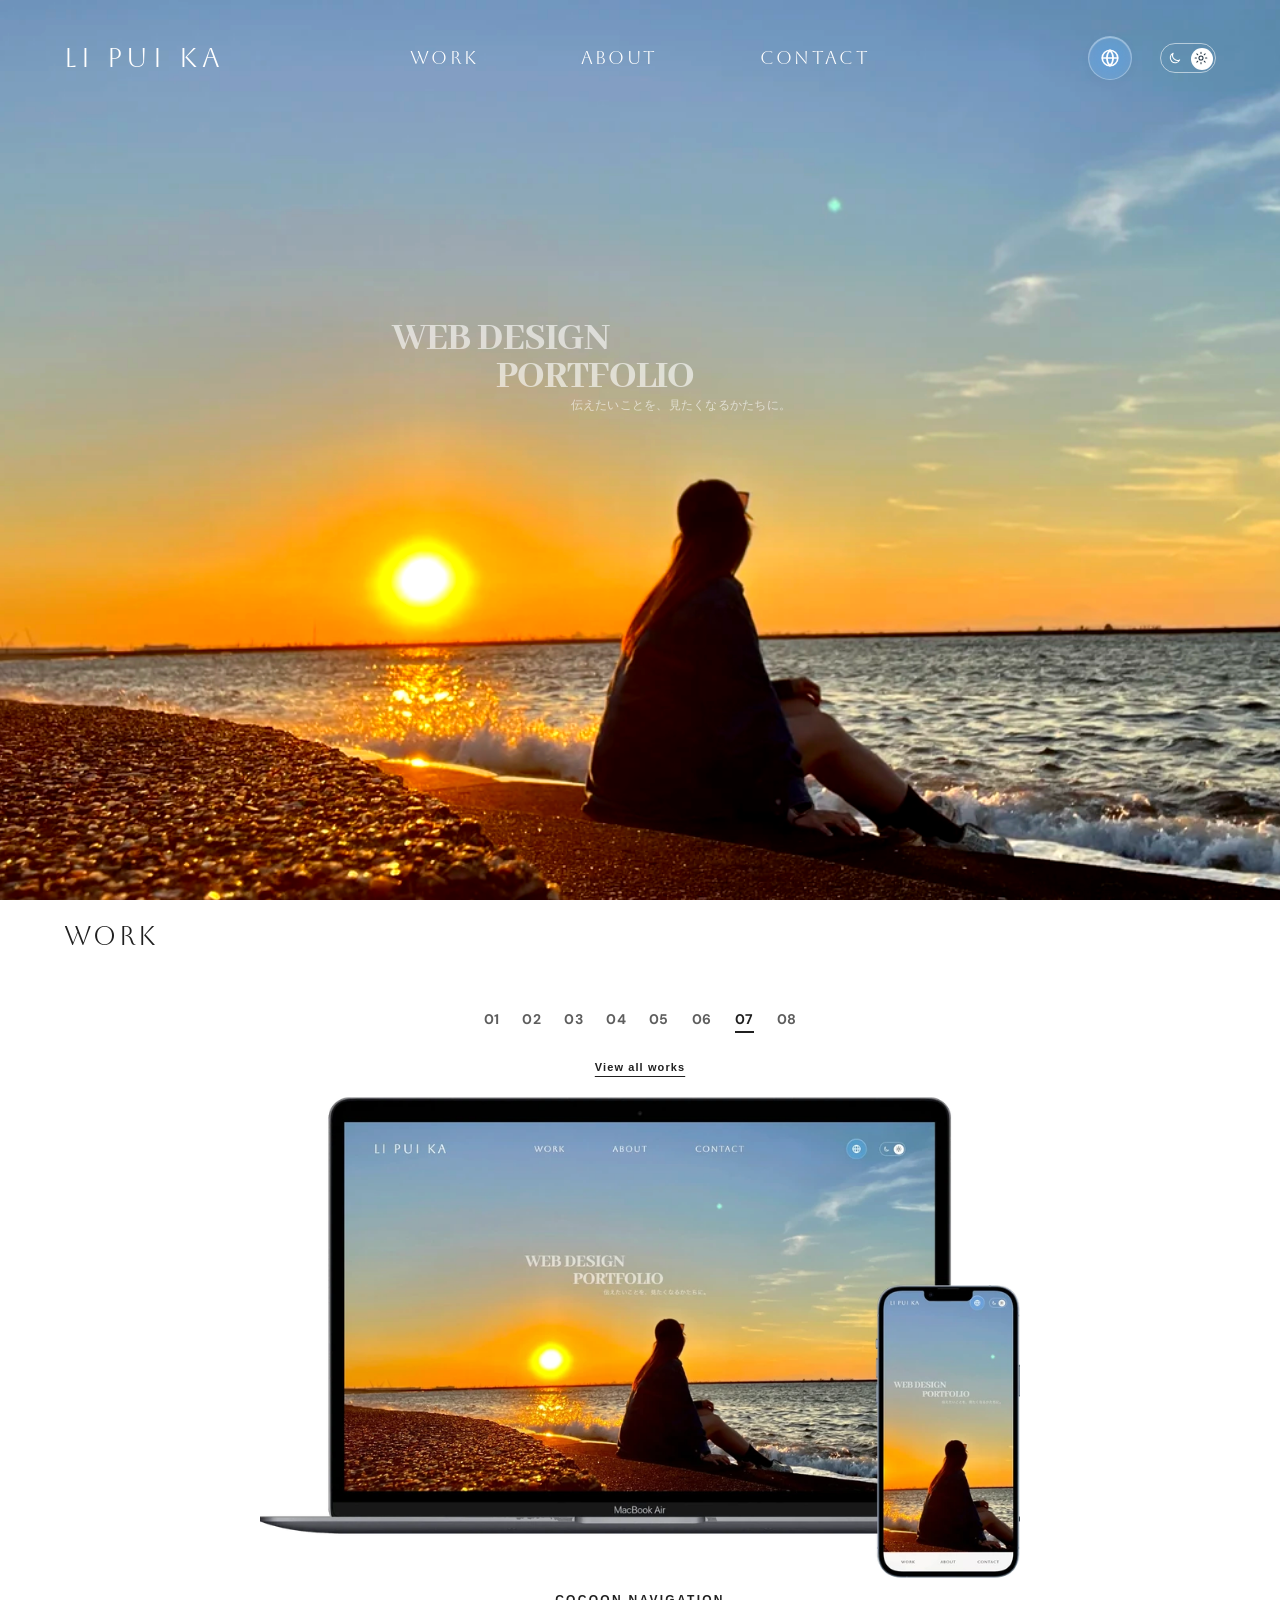
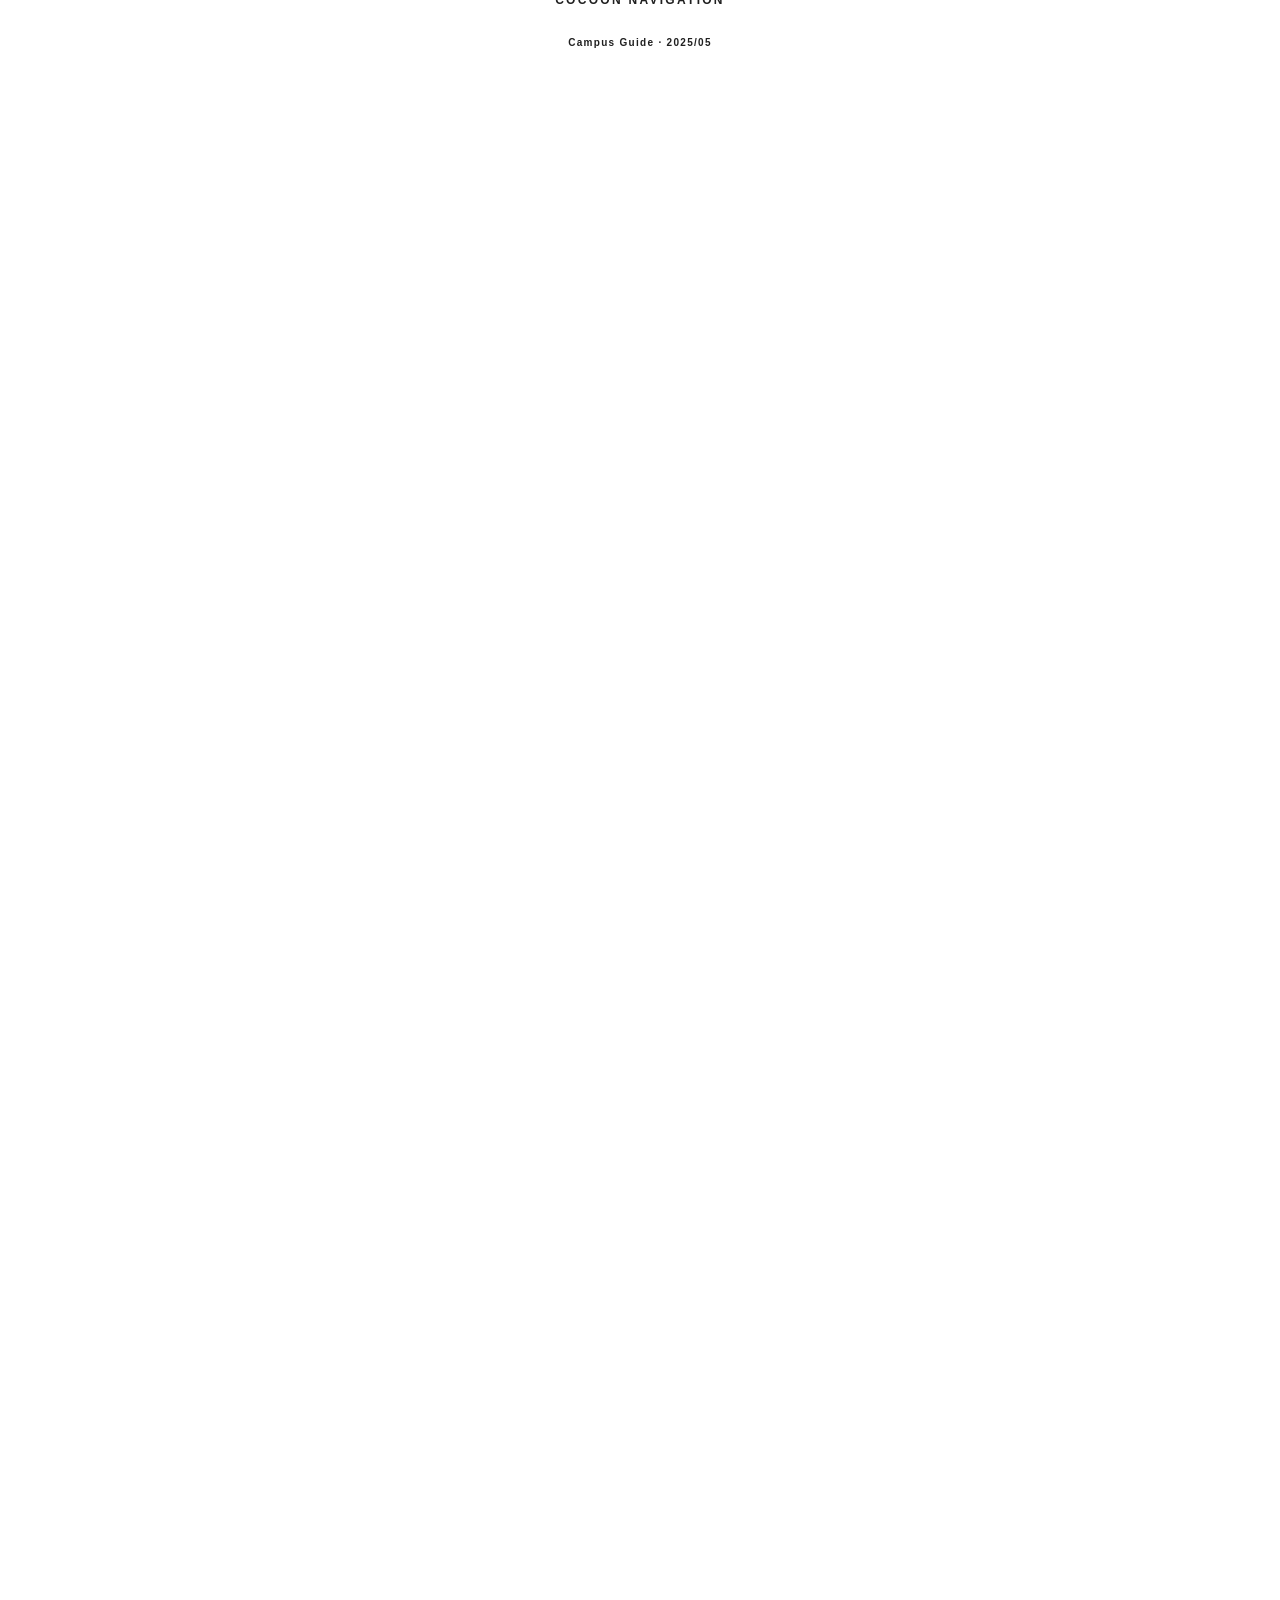
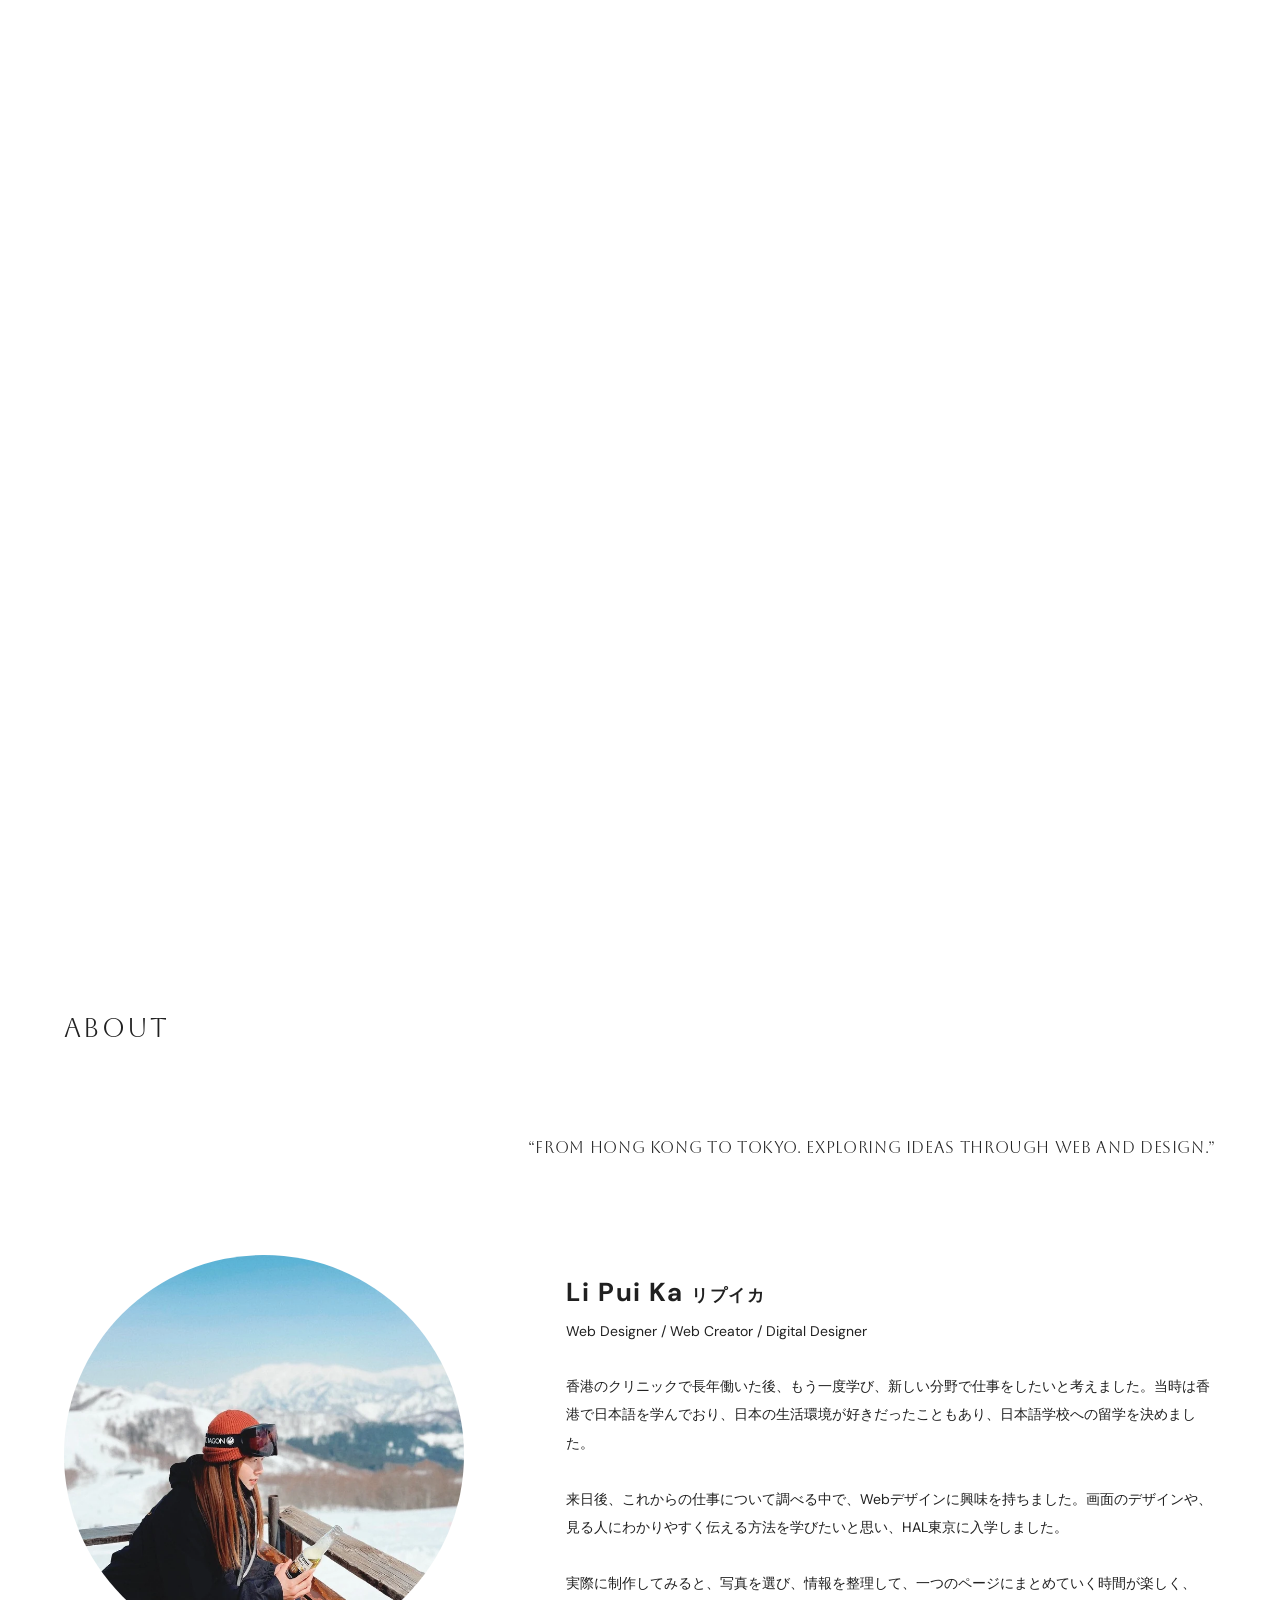
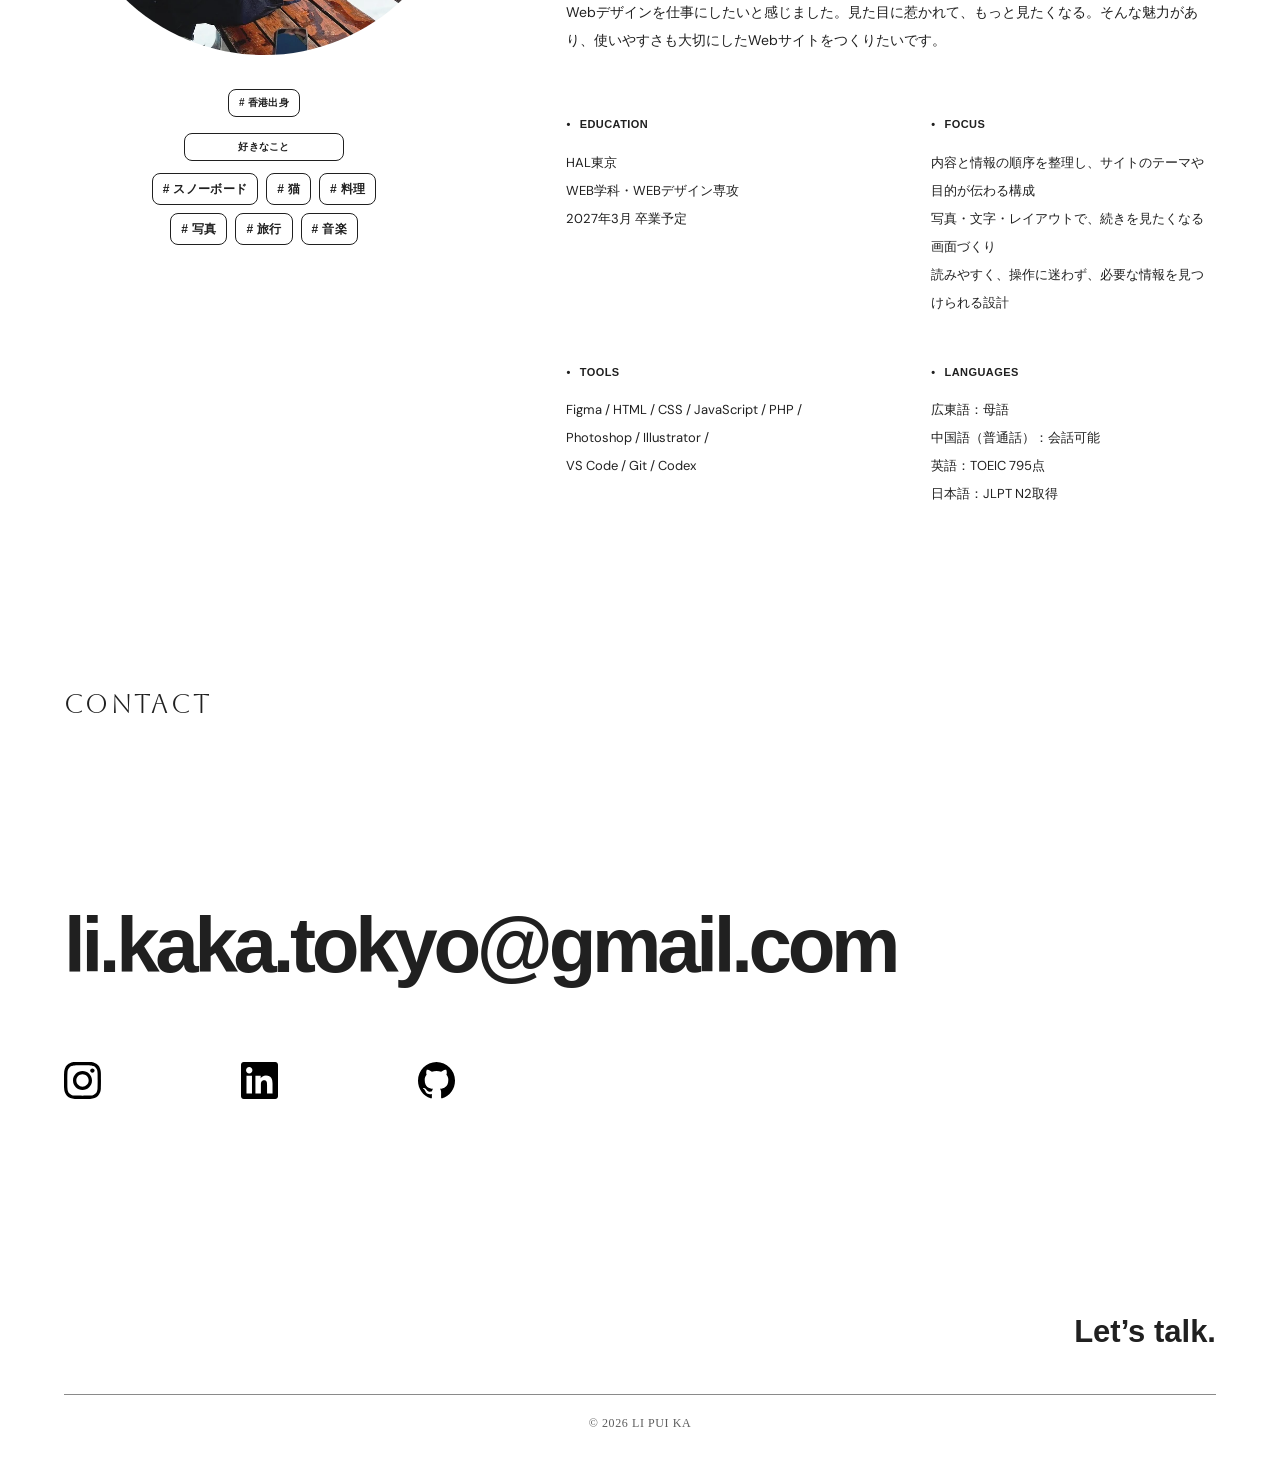
==== commit e24f5c6d: "fix: simplify mobile works browsing and clarify design captions" ====
--- a/index.html
+++ b/index.html
@@ -10,13 +10,13 @@
     <link rel="preconnect" href="https://fonts.gstatic.com" crossorigin>
     <link href="https://fonts.googleapis.com/css2?family=Aboreto&amp;family=Abhaya+Libre:wght@800&amp;family=DM+Sans:wght@400;500&amp;display=swap" rel="stylesheet">
     <link rel="stylesheet" href="css/style.css">
-    <link rel="stylesheet" href="css/responsive.css">
+    <link rel="stylesheet" href="css/responsive.css?v=20261012-mobile-works">
     <script>
       try { document.documentElement.dataset.theme = localStorage.getItem('portfolio-theme') || 'light'; } catch { document.documentElement.dataset.theme = 'light'; }
     </script>
     <script src="js/loading-init.js"></script>
     <script src="js/loading.js" defer></script>
-    <script src="js/translations.js" defer></script><script src="js/language.js" defer></script><script src="js/main.js?v=20261012-inage-sea" defer></script>
+    <script src="js/translations.js?v=20261012-device-copy" defer></script><script src="js/language.js?v=20261012-touch" defer></script><script src="js/main.js?v=20261012-mobile-works" defer></script>
   </head>
   <body class="home-page">
     <div class="site-loader" data-loader aria-hidden="true">
--- a/css/responsive.css
+++ b/css/responsive.css
@@ -394,3 +394,26 @@
 @media (max-width: 620px) {
   .hero-title-line:last-child { margin-left: 26%; }
 }
+
+/* Mobile Work is a normal overview list, without showcase scroll space. */
+@media (max-width: 620px) {
+  .work-section .work-stage {
+    position: relative;
+    top: auto;
+    height: auto;
+    min-height: 0;
+    padding-block: 24px 80px;
+  }
+
+  .work-section .project-pagination,
+  .work-section .project-visuals,
+  .work-section .project-caption,
+  .work-section .work-steps,
+  .work-section .works-overview-toggle {
+    display: none;
+  }
+
+  .work-section .works-overview {
+    margin-top: 0;
+  }
+}
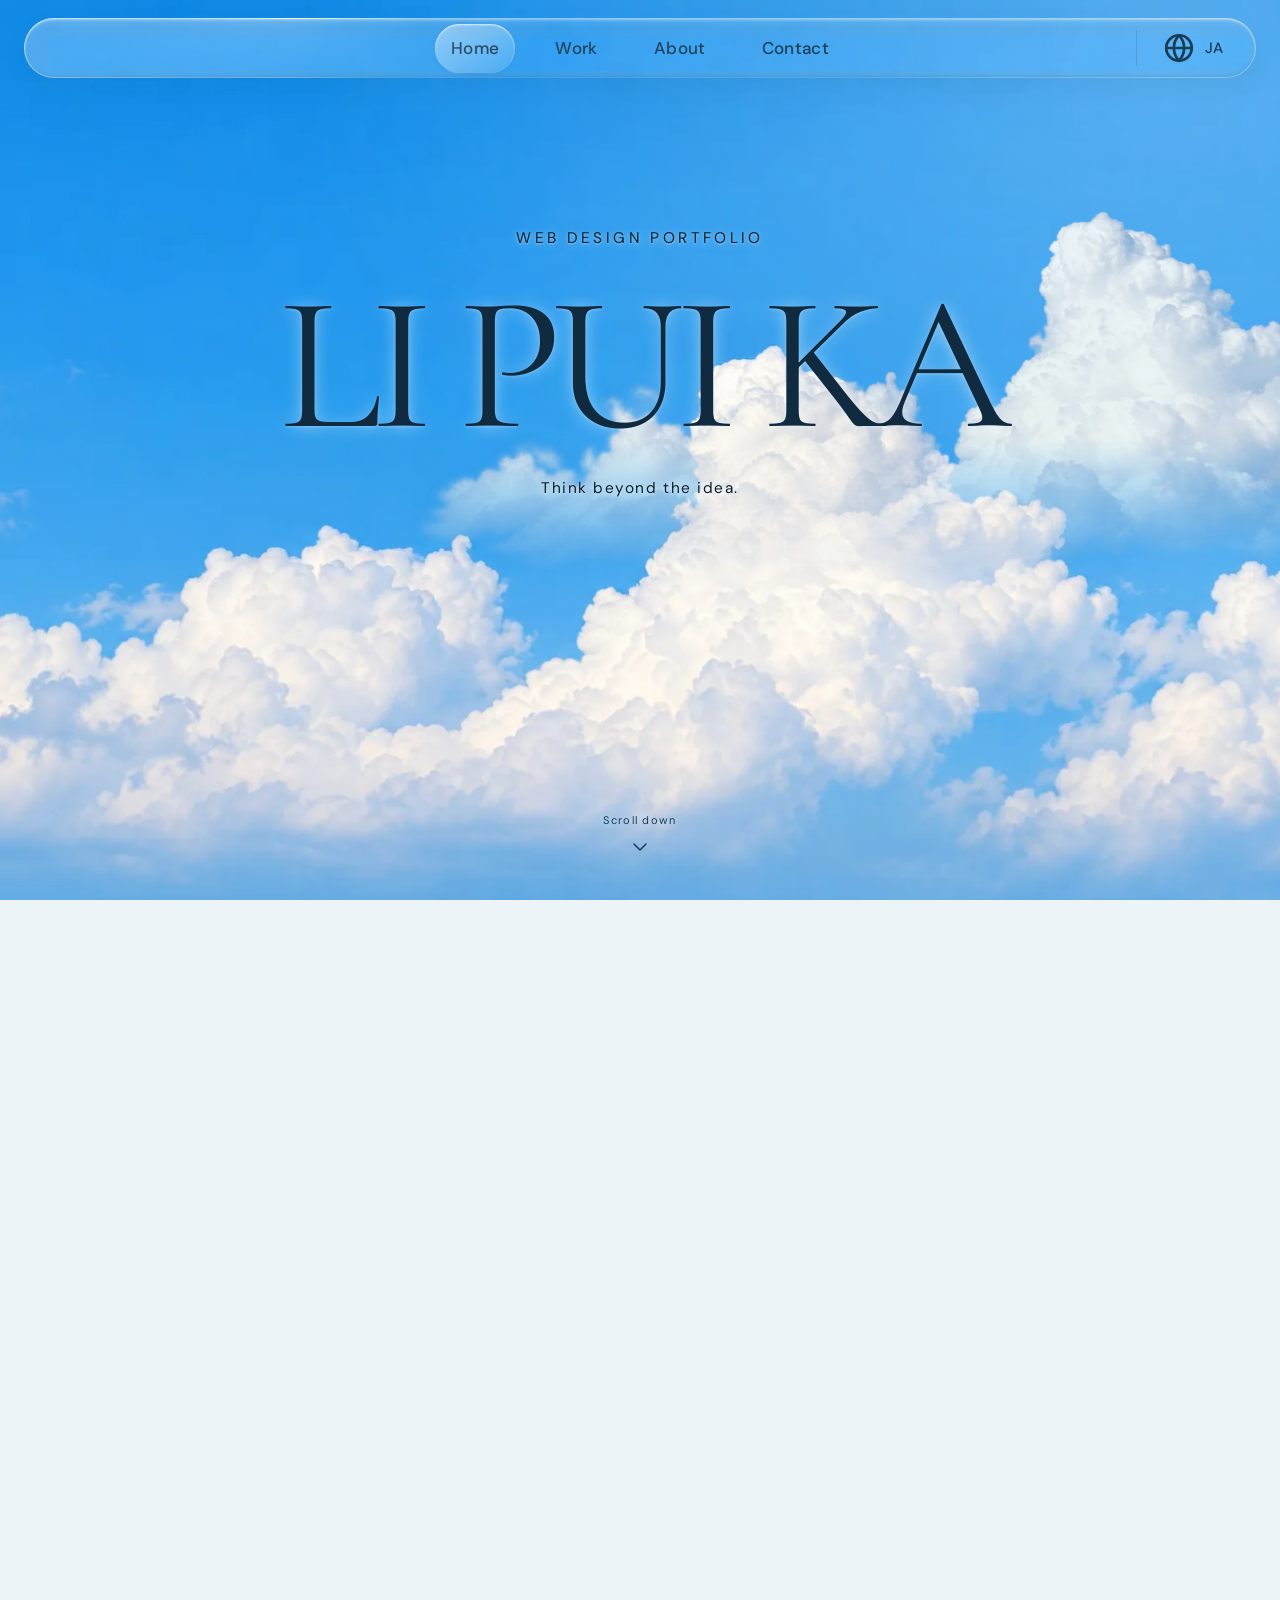
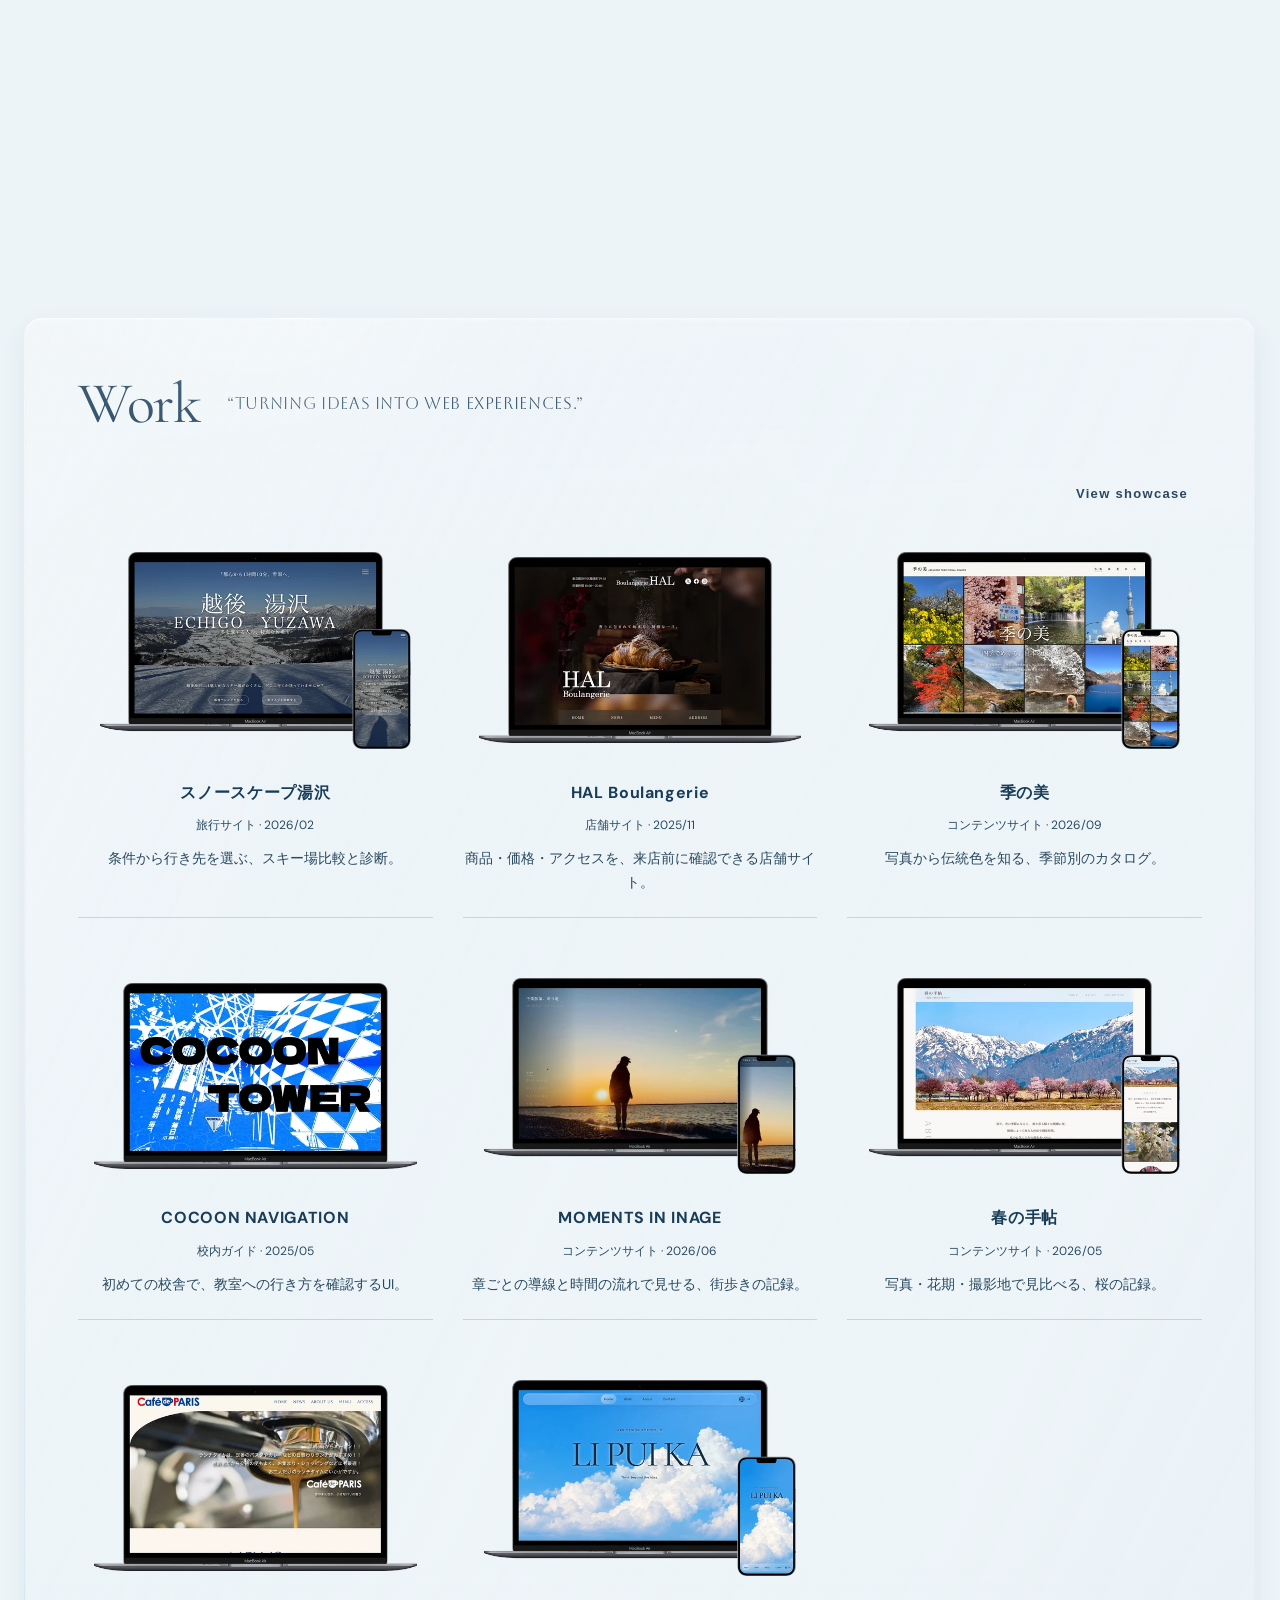
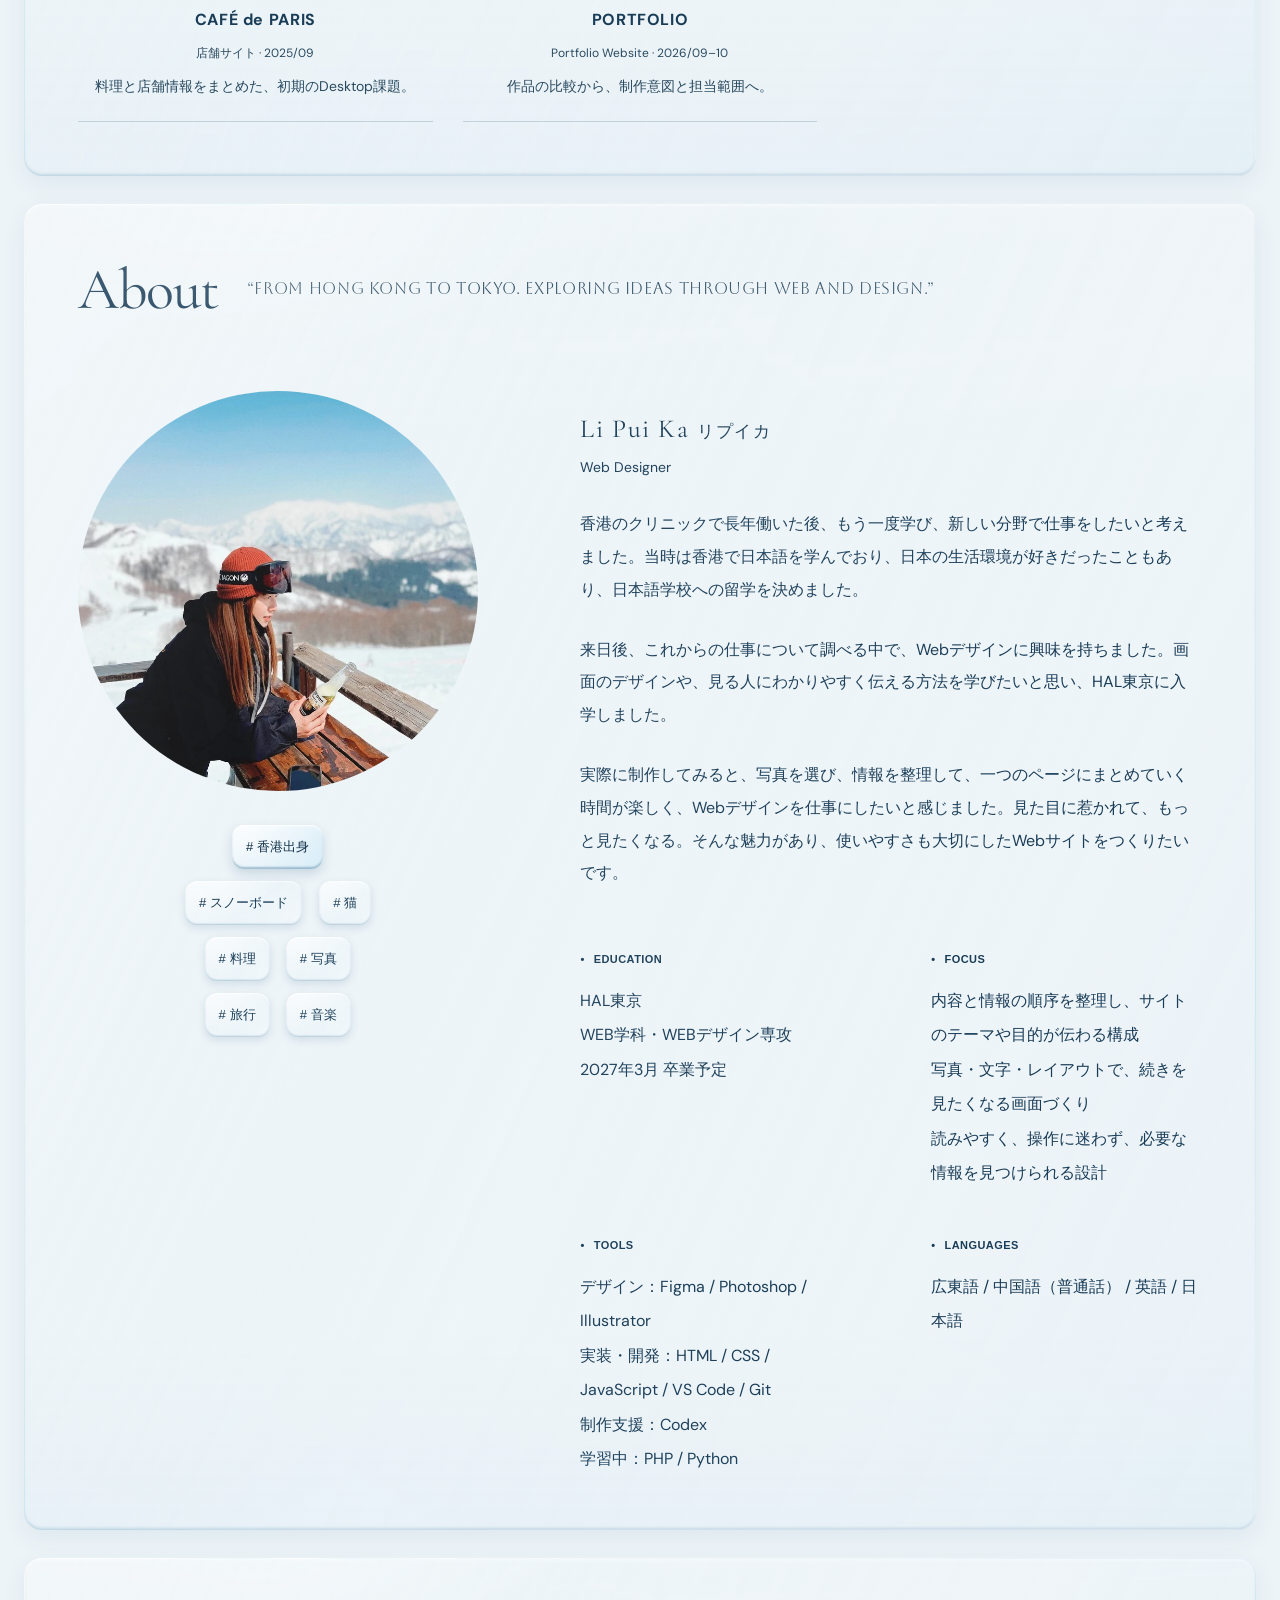
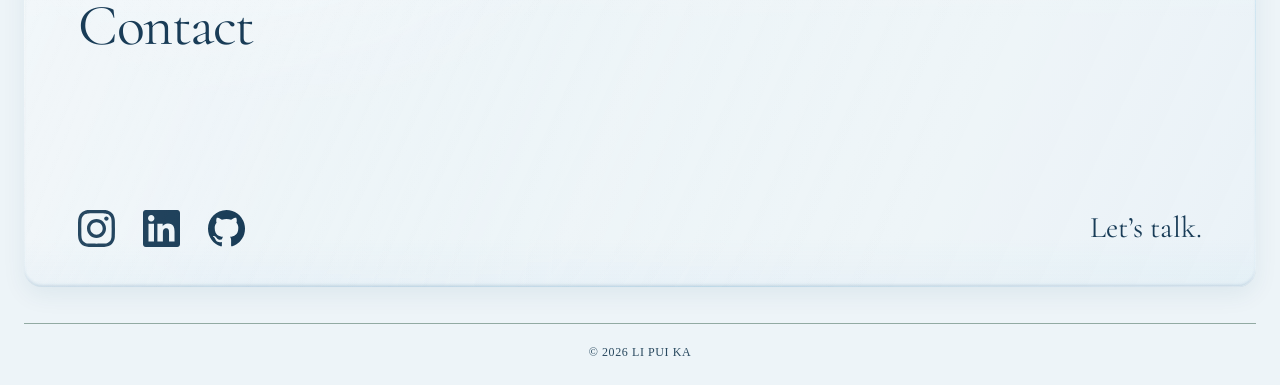
==== commit dc42a121: "feat: redesign portfolio with cloud motion and liquid glass" ====
--- a/index.html
+++ b/index.html
@@ -1,6 +1,7 @@
 <!doctype html>
 <html lang="ja">
   <head>
+    <script>if (!location.hash || location.hash === "#home") document.documentElement.classList.add("is-home-loading", "is-home-intro");</script>
     <meta charset="UTF-8">
     <meta name="viewport" content="width=device-width, initial-scale=1.0">
     <meta name="description" content="香港出身、東京在住の李珮嘉のポートフォリオ。WebデザインとWeb制作の作品を紹介しています。">
@@ -8,55 +9,54 @@
     <link rel="icon" href="data:image/svg+xml,%3Csvg xmlns='http://www.w3.org/2000/svg' viewBox='0 0 64 64'%3E%3Crect width='64' height='64' rx='8' fill='%231d1d1d'/%3E%3Ctext x='32' y='40' text-anchor='middle' font-family='serif' font-size='25' fill='white'%3EKA%3C/text%3E%3C/svg%3E">
     <link rel="preconnect" href="https://fonts.googleapis.com">
     <link rel="preconnect" href="https://fonts.gstatic.com" crossorigin>
-    <link href="https://fonts.googleapis.com/css2?family=Aboreto&amp;family=Abhaya+Libre:wght@800&amp;family=DM+Sans:wght@400;500&amp;display=swap" rel="stylesheet">
-    <link rel="stylesheet" href="css/style.css">
-    <link rel="stylesheet" href="css/responsive.css?v=20261012-mobile-works">
-    <script>
-      try { document.documentElement.dataset.theme = localStorage.getItem('portfolio-theme') || 'light'; } catch { document.documentElement.dataset.theme = 'light'; }
-    </script>
-    <script src="js/loading-init.js"></script>
-    <script src="js/loading.js" defer></script>
-    <script src="js/translations.js?v=20261012-device-copy" defer></script><script src="js/language.js?v=20261012-touch" defer></script><script src="js/main.js?v=20261012-mobile-works" defer></script>
-  </head>
+    <link href="https://fonts.googleapis.com/css2?family=Aboreto&amp;family=Abhaya+Libre:wght@800&amp;family=DM+Sans:wght@400..500&amp;family=Cormorant+Garamond:wght@400;500;600&amp;display=swap" rel="stylesheet">
+    <link rel="stylesheet" href="css/style.css?v=20261015-audit-fixes">
+    <link rel="stylesheet" href="css/responsive.css?v=20261015-audit-fixes">
+
+    <script src="js/translations.js?v=20261015-audit-fixes" defer></script><script src="js/language.js?v=20261015-backtop" defer></script><script src="js/main.js?v=20261015-backtop" defer></script>
+  <link rel="stylesheet" href="css/review.css?v=20261015-backtop"><link rel="stylesheet" href="css/dreamcore.css?v=20261015-audit-fixes"></head>
   <body class="home-page">
-    <div class="site-loader" data-loader aria-hidden="true">
-      <div class="site-loader-content">
-        <span class="site-loader-name">LI PUI KA</span>
-        <span class="site-loader-caption">WEB DESIGN PORTFOLIO</span>
-        <span class="site-loader-line"></span>
-      </div>
-    </div>
+
     <a class="skip-link" href="#main" data-i18n="ui.skip" data-i18n-lang="en" lang="en">Skip to main content</a>
 
-    <header class="site-header is-over-hero" data-header>
-      <a class="site-logo" href="#main" aria-label="Li Pui Ka：トップへ戻る" data-i18n-aria-label="ui.home">LI PUI KA</a>
-      <nav class="site-nav" aria-label="メインナビゲーション" data-i18n-aria-label="ui.nav">
+    <header class="site-header" data-header>
+
+      <nav class="site-nav" aria-label="メインナビゲーション" data-i18n-aria-label="ui.nav"><a class="nav-link" href="#home" data-section-link="home" lang="en">Home</a>
         <a class="nav-link" href="#work" data-section-link="work" data-i18n="ui.work" data-i18n-lang="en" lang="en">Work</a>
         <a class="nav-link" href="#about" data-section-link="about" data-i18n="ui.about" data-i18n-lang="en" lang="en">About</a>
         <a class="nav-link" href="#contact" data-section-link="contact" data-i18n="ui.contact" data-i18n-lang="en" lang="en">Contact</a>
       </nav>
       <div class="header-tools">
         <div class="language-picker"><button class="language-indicator" type="button" aria-label="表示言語を選ぶ" aria-expanded="false" aria-controls="language-options" data-language-toggle>
-          <svg viewBox="0 0 24 24" aria-hidden="true"><circle cx="12" cy="12" r="8.5"/><path d="M3.8 12h16.4M12 3.5c2.2 2.3 3.4 5.2 3.4 8.5S14.2 18.2 12 20.5C9.8 18.2 8.6 15.3 8.6 12S9.8 5.8 12 3.5Z"/></svg></button><div class="language-options" id="language-options" role="group" aria-label="表示言語を選ぶ" hidden><button type="button" data-language-option="ja" lang="ja" aria-pressed="true">日本語</button><button type="button" data-language-option="en" lang="en" aria-pressed="false">English</button><button type="button" data-language-option="zh-Hant" lang="zh-Hant" aria-pressed="false">繁體中文</button></div></div>
-        <button class="theme-toggle" type="button" aria-label="ダークモードに切り替える" aria-pressed="false" data-theme-toggle>
-          <svg class="moon-icon" viewBox="0 0 24 24" aria-hidden="true"><path d="M20.1 15.2A8.4 8.4 0 0 1 8.8 3.9a8.5 8.5 0 1 0 11.3 11.3Z"/></svg>
-          <span class="theme-toggle-thumb" aria-hidden="true">&nbsp;</span>
-          <svg class="sun-icon" viewBox="0 0 24 24" aria-hidden="true"><circle cx="12" cy="12" r="3.5"/><path d="M12 2v2.2M12 19.8V22M4.9 4.9l1.6 1.6M17.5 17.5l1.6 1.6M2 12h2.2M19.8 12H22M4.9 19.1l1.6-1.6M17.5 6.5l1.6-1.6"/></svg>
-        </button>
+          <svg viewBox="0 0 24 24" aria-hidden="true"><circle cx="12" cy="12" r="8.5"/><path d="M3.8 12h16.4M12 3.5c2.2 2.3 3.4 5.2 3.4 8.5S14.2 18.2 12 20.5C9.8 18.2 8.6 15.3 8.6 12S9.8 5.8 12 3.5Z"/></svg><span class="language-code" aria-hidden="true">JA</span></button><div class="language-options" id="language-options" role="group" aria-label="表示言語を選ぶ" hidden><button type="button" data-language-option="ja" lang="ja" aria-pressed="true">日本語</button><button type="button" data-language-option="en" lang="en" aria-pressed="false">English</button><button type="button" data-language-option="zh-Hant" lang="zh-Hant" aria-pressed="false">繁體中文</button></div></div>
+
       </div>
     </header>
 
+    <div class="dream-backdrop" aria-hidden="true">
+        <img class="dream-landscape" src="image/optimized/personal-cloud-sky.webp" alt="" width="1672" height="941" fetchpriority="high" decoding="async">
+        <div class="dream-light" aria-hidden="true"></div>
+    </div>
+        <img class="dream-cloud dream-foreground" src="image/optimized/personal-cloud-layer.webp" alt="" aria-hidden="true" decoding="async">
+    <div class="home-loader" role="status" aria-label="Loading portfolio" hidden><span lang="en">LOADING</span><progress max="3" value="0" aria-label="Hero assets loading"></progress></div>
     <main id="main">
-      <section class="hero" id="home" aria-labelledby="hero-title">
-        <img class="hero-image" src="image/optimized/HERO-1920.webp" alt="夕暮れの海辺に座る人物" data-i18n-alt="home.heroAlt" srcset="image/optimized/HERO-1280.webp 1280w, image/optimized/HERO-1920.webp 1920w, image/optimized/HERO-2560.webp 2560w" sizes="(max-width: 620px) 1100px, 100vw" width="1920" height="1080" decoding="async" fetchpriority="high">
-        <div class="hero-copy" lang="en">
-          <h1 id="hero-title"><span class="hero-title-line">WEB DESIGN</span> <span class="hero-title-line">PORTFOLIO</span></h1>
-          <p lang="ja"><span class="hero-copy-line">伝えたいことを、見たくなるかたちに。</span></p>
+      <section class="hero dream-hero" id="home" aria-labelledby="hero-title">
+        <div class="dream-sticky">
+        <div class="dream-heading">
+          <p class="dream-eyebrow" lang="en">WEB DESIGN PORTFOLIO</p>
+          <h1 id="hero-title" lang="en">LI PUI KA</h1>
+          <p lang="en">Think beyond the idea.</p>
+        </div>
+        <a class="hero-scroll-cue" href="#work" lang="en"><span>Scroll down</span><svg viewBox="0 0 24 24" aria-hidden="true"><path d="m6 9 6 6 6-6"/></svg></a>
+
         </div>
       </section>
 
-      <section class="work-section page-section" id="work" aria-labelledby="work-title">
-        <h2 class="section-title" id="work-title" data-i18n="ui.work" data-i18n-lang="en" lang="en">Work</h2>
+      <section class="work-section page-section is-overview" id="work" aria-labelledby="work-title">
+        <div class="section-heading">
+          <h2 class="section-title" id="work-title" data-i18n="ui.work" data-i18n-lang="en" lang="en">Work</h2>
+          <p class="work-tagline section-tagline" data-i18n="home.workTagline" data-i18n-lang="en" lang="en">“Turning ideas into web experiences.”</p>
+        </div>
         <div class="work-scroll">
           <div class="work-stage">
             <div class="project-pagination" aria-label="作品を選ぶ" data-i18n-aria-label="ui.chooseProject">
@@ -70,16 +70,16 @@
               <button class="project-number" type="button" data-project-button="7" aria-pressed="false">08</button>
             </div>
             <button class="works-overview-toggle" type="button" aria-expanded="false" aria-controls="works-overview" data-works-overview-toggle hidden data-i18n="ui.viewAll" data-i18n-lang="en" lang="en">View all works</button>
-            <div class="works-overview" id="works-overview" data-works-overview hidden></div>
+            <div class="works-overview" id="works-overview" data-works-overview><a class="works-overview-card" href="work04.html"><img src="image/optimized/mockup04-600.webp" alt="スノースケープ湯沢" width="600" height="380" loading="lazy"><strong data-i18n="project.04.name">スノースケープ湯沢</strong><small data-i18n="project.04.meta">旅行サイト · 2026/02</small><p class="project-summary" data-i18n="project.04.summary">条件から行き先を選ぶ、スキー場比較と診断。</p></a><a class="works-overview-card" href="work03.html"><img src="image/optimized/mockup03-600.webp" alt="HAL Boulangerie" width="600" height="380" loading="lazy"><strong data-i18n="project.03.name">HAL Boulangerie</strong><small data-i18n="project.03.meta">店舗サイト · 2025/11</small><p class="project-summary" data-i18n="project.03.summary">商品・価格・アクセスを、来店前に確認できる店舗サイト。</p></a><a class="works-overview-card" href="work07.html"><img src="image/optimized/mockup07-600.webp" alt="季の美" width="600" height="380" loading="lazy"><strong data-i18n="project.07.name">季の美</strong><small data-i18n="project.07.meta">コンテンツサイト · 2026/09</small><p class="project-summary" data-i18n="project.07.summary">写真から伝統色を知る、季節別のカタログ。</p></a><a class="works-overview-card" href="work01.html"><img src="image/optimized/mockup01-600.webp" alt="COCOON NAVIGATION" width="600" height="380" loading="lazy"><strong data-i18n="project.01.name">COCOON NAVIGATION</strong><small data-i18n="project.01.meta">校内ガイド · 2025/05</small><p class="project-summary" data-i18n="project.01.summary">初めての校舎で、教室への行き方を確認するUI。</p></a><a class="works-overview-card" href="work06.html"><img src="image/optimized/mockup06-v2-600.webp" alt="MOMENTS IN INAGE" width="600" height="380" loading="lazy"><strong data-i18n="project.06.name">MOMENTS IN INAGE</strong><small data-i18n="project.06.meta">コンテンツサイト · 2026/06</small><p class="project-summary" data-i18n="project.06.summary">章ごとの導線と時間の流れで見せる、街歩きの記録。</p></a><a class="works-overview-card" href="work05.html"><img src="image/optimized/mockup05-600.webp" alt="春の手帖" width="600" height="380" loading="lazy"><strong data-i18n="project.05.name">春の手帖</strong><small data-i18n="project.05.meta">コンテンツサイト · 2026/05</small><p class="project-summary" data-i18n="project.05.summary">写真・花期・撮影地で見比べる、桜の記録。</p></a><a class="works-overview-card" href="work02.html"><img src="image/optimized/mockup02-600.webp" alt="CAFÉ de PARIS" width="600" height="380" loading="lazy"><strong data-i18n="project.02.name">CAFÉ de PARIS</strong><small data-i18n="project.02.meta">店舗サイト · 2025/09</small><p class="project-summary" data-i18n="project.02.summary">料理と店舗情報をまとめた、初期のDesktop課題。</p></a><a class="works-overview-card" href="work08.html"><img src="image/optimized/mockup08-v3-600.webp?v=20261015-mockup08" srcset="image/optimized/mockup08-v3-600.webp?v=20261015-mockup08 600w, image/optimized/mockup08-v3-960.webp?v=20261015-mockup08 960w" sizes="(max-width: 620px) calc(100vw - 40px), (max-width: 1024px) 44vw, 30vw" alt="PORTFOLIO" width="600" height="379" loading="lazy"><strong data-i18n="project.08.name">PORTFOLIO</strong><small data-i18n="project.08.meta">Portfolio Website · 2026/09–10</small><p class="project-summary" data-i18n="project.08.summary">作品の比較から、制作意図と担当範囲へ。</p></a></div>
             <div class="project-visuals" data-project-visuals>
               <a class="project-card project-card--previous" data-project-card data-project-index="7" aria-hidden="true">
-                <img src="image/optimized/mockup08-960.webp?v=20261012-ordered" alt="" srcset="image/optimized/mockup08-600.webp?v=20261012-ordered 600w, image/optimized/mockup08-960.webp?v=20261012-ordered 960w, image/optimized/mockup08-1600.webp?v=20261012-ordered 1600w" sizes="(max-width: 820px) 38vw, 400px" width="960" height="607" decoding="async" data-project-image>
+                <img src="image/optimized/mockup08-v3-960.webp?v=20261015-mockup08" srcset="image/optimized/mockup08-v3-600.webp?v=20261015-mockup08 600w, image/optimized/mockup08-v3-960.webp?v=20261015-mockup08 960w" alt=""  sizes="(max-width: 820px) 38vw, 400px" width="960" height="607" decoding="async" data-project-image>
               </a>
               <a class="project-card project-card--main" href="work07.html" aria-label="「季の美」の詳細を見る" data-project-card data-project-index="0">
-                <img src="image/optimized/mockup07-1600.webp?v=20261012-ordered" alt="季の美のWebサイトのモックアップ" srcset="image/optimized/mockup07-600.webp?v=20261012-ordered 600w, image/optimized/mockup07-960.webp?v=20261012-ordered 960w, image/optimized/mockup07-1600.webp?v=20261012-ordered 1600w" sizes="(max-width: 620px) calc(100vw - 24px), (max-width: 820px) 72vw, (max-width: 1245px) 61vw, 760px" width="1600" height="1012" decoding="async" data-project-image>
+                <img src="image/optimized/mockup07-1600.webp?v=20261014-no-cursor1" alt="季の美のWebサイトのモックアップ" srcset="image/optimized/mockup07-600.webp?v=20261014-no-cursor1 600w, image/optimized/mockup07-960.webp?v=20261014-no-cursor1 960w, image/optimized/mockup07-1600.webp?v=20261014-no-cursor1 1600w" sizes="(max-width: 620px) calc(100vw - 24px), (max-width: 820px) 72vw, (max-width: 1245px) 61vw, 760px" width="1600" height="1012" decoding="async" data-project-image>
               </a>
               <a class="project-card project-card--next" data-project-card data-project-index="1" aria-hidden="true">
-                <img src="image/optimized/mockup06-960.webp?v=20261012-inage-sea" alt="" srcset="image/optimized/mockup06-600.webp?v=20261012-inage-sea 600w, image/optimized/mockup06-960.webp?v=20261012-inage-sea 960w, image/optimized/mockup06-1600.webp?v=20261012-inage-sea 1600w" sizes="(max-width: 820px) 38vw, 400px" width="960" height="607" decoding="async" data-project-image>
+                <img src="image/optimized/mockup06-v2-960.webp?v=20261014-no-cursor1" alt="" srcset="image/optimized/mockup06-v2-600.webp?v=20261014-no-cursor1 600w, image/optimized/mockup06-v2-960.webp?v=20261014-no-cursor1 960w, image/optimized/mockup06-v2-1600.webp?v=20261014-no-cursor1 1600w" sizes="(max-width: 820px) 38vw, 400px" width="960" height="607" decoding="async" data-project-image>
               </a>
               <button class="project-side-control project-side-control--previous" type="button" data-project-control="previous" aria-label="前の作品：PORTFOLIO"><span class="visually-hidden" data-i18n="ui.previousShort" data-i18n-lang="en" lang="en">Previous project</span></button>
               <button class="project-side-control project-side-control--next" type="button" data-project-control="next" aria-label="次の作品：MOMENTS IN INAGE"><span class="visually-hidden" data-i18n="ui.nextShort" data-i18n-lang="en" lang="en">Next project</span></button>
@@ -104,35 +104,30 @@
       </section>
 
       <section class="about-section page-section" id="about" aria-labelledby="about-title">
-        <h2 class="section-title" id="about-title" data-i18n="ui.about" data-i18n-lang="en" lang="en">About</h2>
+        <div class="section-heading">
+          <h2 class="section-title" id="about-title" data-i18n="ui.about" data-i18n-lang="en" lang="en">About</h2>
+          <p class="about-tagline section-tagline" data-i18n="home.tagline" data-i18n-lang="en" lang="en">“From Hong Kong to Tokyo. Exploring ideas through web and design.”</p>
+        </div>
         <div class="about-layout">
-          <p class="about-tagline" data-i18n="home.tagline" data-i18n-lang="en" lang="en">“From Hong Kong to Tokyo. Exploring ideas through web and design.”</p>
           <figure class="profile">
-            <img src="image/optimized/About-768.webp" alt="雪山で撮影した李珮嘉の写真" data-i18n-alt="home.portraitAlt" srcset="image/optimized/About-384.webp 384w, image/optimized/About-768.webp 768w" sizes="(max-width: 620px) 78vw, (max-width: 820px) 340px, (max-width: 1245px) 290px, 400px" width="768" height="1024" decoding="async" loading="lazy">
+            <div class="profile-portrait"><img src="image/optimized/About-768.webp" alt="雪山で撮影した李珮嘉の写真" data-i18n-alt="home.portraitAlt" srcset="image/optimized/About-384.webp 384w, image/optimized/About-768.webp 768w" sizes="(max-width: 620px) 78vw, (max-width: 820px) 340px, (max-width: 1245px) 290px, 400px" width="768" height="1024" decoding="async" loading="lazy"><img class="profile-interest-image" alt="" decoding="async" aria-hidden="true"></div>
             <figcaption class="profile-interests">
-              <p class="profile-origin"><span aria-hidden="true"># </span><span data-i18n="home.origin">香港出身</span></p>
-              <p class="profile-interests-title" data-i18n="home.interests">好きなこと</p>
-              <ul class="profile-tags">
-                <li><span aria-hidden="true"># </span><span data-i18n="home.snowboarding">スノーボード</span></li>
-                <li><span aria-hidden="true"># </span><span data-i18n="home.cats">猫</span></li>
-                <li><span aria-hidden="true"># </span><span data-i18n="home.cooking">料理</span></li>
-                <li><span aria-hidden="true"># </span><span data-i18n="home.photography">写真</span></li>
-                <li><span aria-hidden="true"># </span><span data-i18n="home.travel">旅行</span></li>
-                <li><span aria-hidden="true"># </span><span data-i18n="home.music">音楽</span></li>
-              </ul>
+              <p class="profile-origin"><button class="interest-button interest-reset" type="button" data-interest-reset aria-pressed="true"><span aria-hidden="true"># </span><span data-i18n="home.origin">香港出身</span></button></p>
+
+              <div class="profile-tags"><ul class="profile-tag-row"><li><button class="interest-button" type="button" data-interest="snowboarding" data-interest-image="image/optimized/about-snowboarding-960.webp" aria-pressed="false"><span aria-hidden="true"># </span><span data-i18n="home.snowboarding">スノーボード</span></button></li><li><button class="interest-button" type="button" data-interest="cats" data-interest-image="image/optimized/about-cats-960.webp" aria-pressed="false"><span aria-hidden="true"># </span><span data-i18n="home.cats">猫</span></button></li></ul><ul class="profile-tag-row"><li><button class="interest-button" type="button" data-interest="cooking" data-interest-image="image/optimized/about-cooking-960.webp" aria-pressed="false"><span aria-hidden="true"># </span><span data-i18n="home.cooking">料理</span></button></li><li><button class="interest-button" type="button" data-interest="photography" data-interest-image="image/optimized/about-photography-v2-960.webp" aria-pressed="false"><span aria-hidden="true"># </span><span data-i18n="home.photography">写真</span></button></li></ul><ul class="profile-tag-row"><li><button class="interest-button" type="button" data-interest="travel" data-interest-image="image/optimized/about-travel-960.webp" aria-pressed="false"><span aria-hidden="true"># </span><span data-i18n="home.travel">旅行</span></button></li><li><button class="interest-button" type="button" data-interest="music" data-interest-image="image/optimized/about-music-960.webp" aria-pressed="false"><span aria-hidden="true"># </span><span data-i18n="home.music">音楽</span></button></li></ul></div>
             </figcaption>
           </figure>
 
           <div class="about-content">
             <h3 class="profile-name" lang="en">Li Pui Ka <span lang="ja">リプイカ</span></h3>
-            <p class="profile-role" lang="en">Web Designer / Web Creator / Digital Designer</p>
+            <p class="profile-role" data-i18n="home.role">Web Designer</p>
             <div class="bio"><p data-i18n="home.bio1">香港のクリニックで長年働いた後、もう一度学び、新しい分野で仕事をしたいと考えました。当時は香港で日本語を学んでおり、日本の生活環境が好きだったこともあり、日本語学校への留学を決めました。</p><p data-i18n="home.bio2">来日後、これからの仕事について調べる中で、Webデザインに興味を持ちました。画面のデザインや、見る人にわかりやすく伝える方法を学びたいと思い、HAL東京に入学しました。</p><p data-i18n="home.bio3">実際に制作してみると、写真を選び、情報を整理して、一つのページにまとめていく時間が楽しく、Webデザインを仕事にしたいと感じました。見た目に惹かれて、もっと見たくなる。そんな魅力があり、使いやすさも大切にしたWebサイトをつくりたいです。</p></div>
 
             <div class="profile-details">
               <section><h3 data-i18n="ui.education" data-i18n-lang="en" lang="en">Education</h3><p data-i18n="home.education">HAL東京<br>WEB学科・WEBデザイン専攻<br>2027年3月 卒業予定</p></section>
               <section><h3 data-i18n="ui.focus" data-i18n-lang="en" lang="en">Focus</h3><p data-i18n="home.focus">内容と情報の順序を整理し、サイトのテーマや目的が伝わる構成<br>写真・文字・レイアウトで、続きを見たくなる画面づくり<br>読みやすく、操作に迷わず、必要な情報を見つけられる設計</p></section>
-              <section><h3 data-i18n="ui.tools" data-i18n-lang="en" lang="en">Tools</h3><p data-i18n="home.tools">Figma / HTML / CSS / JavaScript / PHP /<br>Photoshop / Illustrator /<br>VS Code / Git / Codex</p></section>
-              <section><h3 data-i18n="ui.languages" data-i18n-lang="en" lang="en">Languages</h3><p data-i18n="home.languages">広東語：母語<br>中国語（普通話）：会話可能<br>英語：TOEIC 795点<br>日本語：JLPT N2取得</p></section>
+              <section><h3 data-i18n="ui.tools" data-i18n-lang="en" lang="en">Tools</h3><p data-i18n="home.tools">デザイン：Figma / Photoshop / Illustrator<br>実装・開発：HTML / CSS / JavaScript / VS Code / Git<br>制作支援：Codex<br>学習中：PHP / Python</p></section>
+              <section><h3 data-i18n="ui.languages" data-i18n-lang="en" lang="en">Languages</h3><p data-i18n="home.languages">広東語 / 中国語（普通話） / 英語 / 日本語</p></section>
             </div>
           </div>
         </div>
@@ -141,26 +136,34 @@
       <section class="contact-section page-section" id="contact" aria-labelledby="contact-title">
         <h2 class="section-title" id="contact-title" data-i18n="ui.contact" data-i18n-lang="en" lang="en">Contact</h2>
         <a class="email-link" href="mailto:li.kaka.tokyo@gmail.com"><span class="email-text">li.kaka.tokyo@gmail.com</span></a>
+        <div class="contact-bottom-row">
         <div class="social-links" aria-label="SNS・プロフィール" data-i18n-aria-label="ui.social">
           <a href="https://www.instagram.com/kaka.webdesign/" target="_blank" rel="noreferrer" aria-label="Instagram">
-            <img class="social-icon" src="image/Platform=Instagram, Color=Negative.svg" width="48" height="48" alt="" decoding="async">
+            <span class="social-icon social-icon--themed" style="--social-icon-url: url('../image/Platform=Instagram, Color=Negative.svg')" aria-hidden="true"></span>
             <img class="social-hover-icon" src="image/instagram-hover.svg" width="48" height="48" alt="" decoding="async">
           </a>
           <a href="https://www.linkedin.com/in/pui-ka-li-7a196a3a8/" target="_blank" rel="noreferrer" aria-label="LinkedIn">
-            <img class="social-icon" src="image/Platform=LinkedIn, Color=Negative.svg" width="48" height="48" alt="" decoding="async">
+            <span class="social-icon social-icon--themed" style="--social-icon-url: url('../image/Platform=LinkedIn, Color=Negative.svg')" aria-hidden="true"></span>
             <img class="social-hover-icon" src="image/linkedin-hover.svg" width="48" height="48" alt="" decoding="async">
           </a>
           <a href="https://github.com/li-kaka" target="_blank" rel="noreferrer" aria-label="GitHub">
-            <img class="social-icon" src="image/Platform=Github, Color=Negative.svg" width="48" height="48" alt="" decoding="async">
+            <span class="social-icon social-icon--themed" style="--social-icon-url: url('../image/Platform=Github, Color=Negative.svg')" aria-hidden="true"></span>
             <img class="social-hover-icon" src="image/github-hover.svg" width="48" height="48" alt="" decoding="async">
           </a>
         </div>
         <p class="lets-talk" data-i18n="home.closing" data-i18n-lang="en" lang="en">Let’s talk.</p>
+        </div>
       </section>
     </main>
 
+    <a class="home-back-top" href="#home" data-home-top hidden><span aria-hidden="true">↑</span><span lang="en">BACK TO TOP</span></a>
     <footer class="site-footer">
       <p>© 2026 LI PUI KA</p>
     </footer>
+    <script src="js/hero-scroll.js?v=20261015-scroll-cue" defer></script>
+    <script src="js/glass-highlight.js?v=20261015-backtop" defer></script>
+    <script src="js/home-intro.js?v=20261015-backtop" defer></script>
+    <script src="js/about-interests.js?v=20261015-backtop" defer></script>
+    <script src="js/work-reveal.js?v=20261015-backtop" defer></script>
   </body>
 </html>
--- a/css/style.css
+++ b/css/style.css
@@ -9,14 +9,6 @@
   --section-title-height: 72px;
   --page-padding: clamp(30px, 5vw, 74px);
   color-scheme: light;
-}
-
-:root[data-theme="dark"] {
-  --bg: #141414;
-  --text: #f4f1eb;
-  --muted: #bcb8b1;
-  --line: #77736d;
-  color-scheme: dark;
 }
 
 *,
@@ -236,62 +228,6 @@
   stroke-linecap: round;
   stroke-linejoin: round;
   stroke-width: 1.8;
-}
-
-.theme-toggle {
-  position: relative;
-  display: flex;
-  width: 56px;
-  height: 30px;
-  border: 1px solid color-mix(in srgb, currentColor 55%, transparent);
-  border-radius: 999px;
-  padding: 4px 7px;
-  align-items: center;
-  justify-content: space-between;
-  background: transparent;
-  cursor: pointer;
-}
-
-.theme-toggle svg {
-  position: relative;
-  z-index: 1;
-  width: 14px;
-  height: 14px;
-  fill: none;
-  stroke: currentColor;
-  stroke-linecap: round;
-  stroke-linejoin: round;
-  stroke-width: 1.8;
-  transition: color 220ms ease;
-}
-
-.theme-toggle-thumb {
-  position: absolute;
-  z-index: 0;
-  top: 4px;
-  left: 4px;
-  width: 22px;
-  height: 22px;
-  border-radius: 50%;
-  background: var(--text);
-  translate: 26px 0;
-  transition: translate 220ms cubic-bezier(.22, .75, .22, 1);
-}
-
-.theme-toggle .sun-icon {
-  color: var(--bg);
-}
-
-:root[data-theme="dark"] .theme-toggle-thumb {
-  translate: 0 0;
-}
-
-:root[data-theme="dark"] .theme-toggle .moon-icon {
-  color: var(--bg);
-}
-
-:root[data-theme="dark"] .theme-toggle .sun-icon {
-  color: var(--text);
 }
 
 main {
@@ -934,7 +870,6 @@
   object-fit: contain;
   filter: brightness(0);
 }
-:root[data-theme="dark"] .social-icon { filter: none; }
 .social-icon { transition: opacity 150ms ease; }
 .social-hover-icon {
   position: absolute;
@@ -1065,9 +1000,6 @@
   opacity: 0;
 }
 .language-options button[aria-pressed="true"]::before { opacity: .8; }
-:root[data-theme="dark"] .language-options {
-  background: linear-gradient(135deg, #ffffff0a, #ffffff02), color-mix(in srgb, var(--bg) 22%, transparent);
-}
 .site-header.is-over-hero .language-picker [data-language-toggle] {
   background: #ffffff16;
   border-color: #ffffff50;
@@ -1133,7 +1065,6 @@
   backdrop-filter: none;
   color: #fff;
 }
-.site-header.is-over-hero .theme-toggle { --text: #fff; --bg: #253746; }
 .site-header.is-over-hero .language-options { color: #fff; }
 @media (max-width: 620px) {
   .site-header.is-over-hero .site-nav { color: var(--text); }
--- a/css/responsive.css
+++ b/css/responsive.css
@@ -65,23 +65,6 @@
 
   .header-tools {
     gap: 14px;
-  }
-
-
-  .theme-toggle {
-    width: 52px;
-    height: 28px;
-  }
-
-  .theme-toggle-thumb {
-    left: 5px;
-    width: 20px;
-    height: 20px;
-    translate: 22px 0;
-  }
-
-  :root[data-theme="dark"] .theme-toggle-thumb {
-    translate: 0 0;
   }
 
   .hero {
--- a/css/review.css
+++ b/css/review.css
@@ -0,0 +1,26 @@
+.project-summary { margin: 10px 0 0; max-width: 38ch; font-size: 15px; line-height: 1.7; color: var(--muted); }
+.work-section.is-overview .work-stage { height: auto; }
+.works-overview-card { border-radius: 6px; text-decoration: none; }
+
+.works-overview-toggle { font-size: 13px; }
+.bio, .profile-details p { font-size: 16px; }
+.project-fact dd { font-size: 16px; line-height: 1.9; }
+.detail-heading p, .project-live-link { font-size: 14px; }
+.project-live-link { min-height: 44px; }
+.design-zoom { display: block; width: 100%; padding: 0; border: 0; background: transparent; cursor: zoom-in; }
+.design-zoom img { display: block; width: 100%; }
+.design-dialog { width: min(1200px, calc(100% - 32px)); max-height: calc(100dvh - 32px); margin: auto; padding: 48px 16px 16px; border: 0; border-radius: 8px; background: var(--bg); color: var(--text); }
+.design-dialog::backdrop { background: #000b; }
+.design-dialog img { width: 100%; height: auto; }
+.design-dialog button { position: sticky; top: 0; float: right; min-width: 44px; min-height: 44px; border: 1px solid var(--line); border-radius: 50%; background: var(--bg); color: var(--text); cursor: pointer; }
+.decision-note { margin-top: 22px; font-size: 16px; line-height: 1.9; }
+@media (max-width: 620px) { .final-design-mobile { width: 100%; max-width: 420px; } }
+@media (prefers-reduced-motion: reduce) { html { scroll-behavior: auto; } .hero-work-link { transition: none; } }
+
+.current-preview iframe { display: block; width: 100%; height: 720px; margin-top: 32px; border: 1px solid var(--line); border-radius: 12px; background: var(--bg); }
+
+.current-preview > img { display: block; width: 100%; height: auto; margin-top: 32px; border: 1px solid var(--line); }
+.final-design-grid { display: grid; gap: 36px; margin-top: 32px; }
+.final-design-grid figure { margin: 0; min-width: 0; }
+.final-design-grid figcaption { margin-bottom: 12px; color: var(--muted); font-size: 14px; }
+.final-design-grid .final-design-mobile { width: min(100%, 420px); justify-self: center; }
--- a/css/dreamcore.css
+++ b/css/dreamcore.css
@@ -0,0 +1,432 @@
+/* Personal cloud Dreamcore: final styles, in cascade order. */
+:root { --bg: #edf4f8; --text: #193c57; --muted: #29495f; --line: #92aaa3; }
+body { isolation: isolate; background: var(--bg); }
+body::before { content: ""; position: fixed; z-index: -2; inset: 0; background: linear-gradient(rgb(237 244 248 / 65%), rgb(237 244 248 / 80%)), url('../image/optimized/personal-cloud-sky.webp') center / cover; pointer-events: none; }
+.site-header { top: 18px; border: 1px solid var(--glass-border); }
+.language-options { background: var(--glass); border: 1px solid var(--glass-border); backdrop-filter: blur(22px); }
+.dream-hero { position: relative; place-items: center; margin: 0; color: #163954; }
+.dream-landscape { position: absolute; z-index: -2; inset: -2%; width: 104%; height: 104%; max-width: none; object-fit: cover; object-position: center; animation: dream-breathe 36s ease-in-out infinite alternate; }
+.dream-hero::after { content: ""; position: absolute; z-index: -1; inset: 0; background: linear-gradient(rgb(236 247 245 / 18%), transparent 58%, rgb(24 65 99 / 8%)); pointer-events: none; }
+.dream-heading { position: absolute; z-index: 0; width: 100%; padding-inline: 5%; text-align: center; }
+.dream-heading h1 { margin: 0; font: 400 clamp(70px, 15vw, 230px)/.9 "Cormorant Garamond", Georgia, serif; letter-spacing: -.055em; white-space: nowrap; }
+.dream-heading p { margin: 24px auto 0; font-size: 15px; letter-spacing: .1em; }
+.dream-cloud { position: absolute; z-index: 1; top: 19%; left: 32%; width: 78%; height: auto; max-width: none; pointer-events: none; animation: cloud-drift 12s linear infinite alternate; }
+@keyframes dream-breathe { from { transform: scale(1); } to { transform: scale(1.035) translateY(-.5%); } }
+@keyframes cloud-drift { from { transform: translateX(-14%) translateY(1%); } to { transform: translateX(8%) translateY(-3%); } }
+.home-page .page-section { width: min(1320px, calc(100% - 48px)); margin: 28px auto 0; padding: 54px; border: 1px solid var(--glass-border); border-radius: 18px; }
+.home-page .page-section > .section-title, .home-page .section-heading > .section-title { position: relative; top: auto; min-height: 0; margin: 0 0 36px; padding: 0; background: transparent; backdrop-filter: none; font: 400 58px/1.1 "Cormorant Garamond", Georgia, serif; letter-spacing: -.025em; }
+.work-section.is-overview .work-stage { padding: 0; align-items: stretch; }
+.works-overview-toggle { align-self: flex-end; color: var(--muted); }
+.works-overview { width: 100%; gap: 44px 30px; margin-top: 12px; }
+.works-overview-card { border-radius: 0; background: transparent; padding-bottom: 22px; border-bottom: 1px solid color-mix(in srgb, var(--text) 18%, transparent); }
+.works-overview-card img { border-radius: 8px; }
+.works-overview-card strong { font-size: 16px; color: var(--text); }
+.works-overview-card small { font-size: 12px; color: var(--muted); }
+.project-summary { color: var(--muted); font-size: 14px; }
+.about-tagline { margin-top: 0; color: var(--muted); }
+.profile-name { font-family: "Cormorant Garamond", Georgia, serif; font-weight: 400; }
+.contact-section { min-height: 480px; }
+.email-link { font-family: "Cormorant Garamond", Georgia, serif; font-weight: 500; letter-spacing: -.025em; }
+.home-page .lets-talk { margin-top: 60px; font-family: "Cormorant Garamond", Georgia, serif; font-weight: 400; }
+.site-footer { margin: 36px 24px 0; border-color: var(--line); }
+.work-detail-page { --detail-accent: var(--text); }
+.work-detail-main > article { width: min(1320px, calc(100% - 48px)); margin: 24px auto; padding: 54px 0; border: 1px solid var(--glass-border); border-radius: 18px; backdrop-filter: blur(20px); -webkit-backdrop-filter: blur(20px); }
+.detail-hero { padding-top: 10px; }
+.detail-heading h1 { font: 400 clamp(28px, 4vw, 46px)/1.2 "Cormorant Garamond", Georgia, serif; letter-spacing: 0; }
+.detail-hero-image { margin-top: 50px; }
+.project-information { margin-top: 80px; }
+.final-design { margin-top: 80px; }
+.final-design h2, .all-works h2 { font-family: "Cormorant Garamond", Georgia, serif; font-size: 38px; letter-spacing: 0; }
+.all-works { margin-top: 100px; }
+.all-works-grid { gap: 32px; margin-top: 36px; }
+.work-preview { min-height: 0; aspect-ratio: auto; padding: 24px; background: rgb(240 248 241 / 30%); border: 1px solid var(--glass-border); border-radius: 10px; }
+.work-preview-copy { min-width: 0; margin-left: 0; overflow-wrap: anywhere; }
+.work-preview-copy strong { font-size: 16px; }
+.work-preview-copy small { font-size: 12px; }
+.project-fact dt { color: var(--muted); }
+.design-dialog { background: var(--bg); }
+@media (max-width: 1024px) {
+  .home-page .page-section { padding: 36px; }
+  .works-overview { grid-template-columns: repeat(2, minmax(0, 1fr)); }
+}
+@media (max-width: 620px) {
+  :root { --header-height: 92px; }
+  .site-header { top: 12px; left: 12px; width: calc(100% - 24px); height: 60px; padding-inline: 18px; border-radius: 12px; backdrop-filter: none; -webkit-backdrop-filter: none; }
+  .site-nav { left: 12px; bottom: 12px; width: calc(100% - 24px); height: 56px; border: 1px solid var(--glass-border); border-radius: 12px; background: var(--glass); backdrop-filter: blur(22px); }
+  .site-nav a { font-size: 12px; }
+  .dream-hero { height: 100svh; min-height: 700px; }
+  .dream-landscape { object-position: 60% center; }
+  .dream-heading { top: 24%; padding-inline: 18px; }
+  .dream-heading h1 { font-size: clamp(46px, 14.8vw, 88px); }
+  .dream-heading p { font-size: 11px; letter-spacing: .03em; }
+  .dream-cloud { top: 20%; left: 8%; width: 150%; }
+  .home-page .page-section { width: calc(100% - 24px); margin-top: 16px; padding: 30px 20px; border-radius: 14px; }
+  .home-page .page-section > .section-title, .home-page .section-heading > .section-title { font-size: 44px; margin-bottom: 28px; }
+  .works-overview { grid-template-columns: 1fr; gap: 30px; }
+  .about-layout { gap: 32px; }
+  .contact-section { min-height: 430px; }
+  .email-link { font-size: clamp(23px, 6.7vw, 42px); }
+  .work-detail-main > article { width: calc(100% - 24px); margin-top: 16px; padding: 32px 0; border-radius: 14px; }
+  .detail-shell { width: calc(100% - 40px); }
+  .all-works { width: calc(100% - 40px); }
+  .all-works-grid { grid-template-columns: 1fr; }
+  .work-preview { padding: 16px; }
+  .site-footer { margin-bottom: 80px; }
+}
+@media (prefers-reduced-motion: reduce) {
+  .dream-landscape, .dream-cloud { animation: none; }
+  html { scroll-behavior: auto; }
+}
+.dream-light { position: absolute; z-index: 0; inset: -10%; pointer-events: none; background: radial-gradient(ellipse at 85% 12%, rgb(255 247 220 / 28%), transparent 48%); mix-blend-mode: screen; animation: sky-light 28s ease-in-out infinite alternate; }
+.dream-cloud { opacity: .9; mask-image: linear-gradient(to bottom, #000 65%, transparent 100%); -webkit-mask-image: linear-gradient(to bottom, #000 65%, transparent 100%); }
+@keyframes sky-light { from { opacity: .4; transform: translateX(0); } to { opacity: .8; transform: translateX(-2%); } }
+@media (prefers-reduced-motion: reduce) {
+  .dream-light { animation: none; opacity: .5; }
+}
+:root { --dream-blue: #a9d9ea; --dream-peach: #f7b5a1; --dream-yellow: #ffcd75; --dream-coral: #ff6e61; --dream-mint: #a3d2ca; --glass: rgb(240 249 253 / 54%); --glass-border: rgb(255 255 255 / 76%); }
+.home-page::before { background: transparent; }
+.dream-backdrop { position: fixed; inset: 0; z-index: -1; overflow: hidden; pointer-events: none; background: #a9d9ea; }
+.dream-hero { height: 210svh; min-height: 0; overflow: visible; display: block; background: transparent; isolation: auto; }
+.dream-hero::after { display: none; }
+.dream-sticky { position: sticky; top: 0; height: 100svh; min-height: 600px; overflow: hidden; }
+.dream-heading { top: 25%; transform-origin: 50% 45%; will-change: transform, opacity; }
+.dream-heading .dream-eyebrow { margin: 0 0 26px; font-size: clamp(12px, 1.2vw, 18px); letter-spacing: .22em; }
+.dream-heading p:last-child { font-size: clamp(13px, 1.2vw, 18px); }
+.dream-backdrop .dream-cloud { z-index: 1; }
+.home-page .page-section { position: relative; background: linear-gradient(135deg, rgb(255 255 255 / 62%), rgb(169 217 234 / 32%)); box-shadow: inset 0 1px 0 rgb(255 255 255 / 90%), inset 0 -1px 0 rgb(255 255 255 / 25%), 0 20px 60px rgb(28 67 96 / 10%); backdrop-filter: blur(26px) saturate(1.2); -webkit-backdrop-filter: blur(26px) saturate(1.2); }
+.home-page #about { background: linear-gradient(135deg, rgb(255 255 255 / 65%), rgb(163 210 202 / 45%)); }
+.home-page #contact { background: linear-gradient(135deg, rgb(255 255 255 / 65%), rgb(247 181 161 / 38%)); }
+.work-detail-main > article { background: linear-gradient(135deg, rgb(255 255 255 / 70%), rgb(169 217 234 / 43%)); box-shadow: inset 0 1px 0 white, 0 20px 60px rgb(28 67 96 / 9%); }
+@media(max-width:620px) {
+  .site-header { backdrop-filter: none; -webkit-backdrop-filter: none; }
+  .dream-sticky { min-height: 600px; }
+  .dream-heading { top: 24%; }
+  .dream-heading .dream-eyebrow { margin-bottom: 20px; font-size: 11px; letter-spacing: .16em; }
+}
+@media(prefers-reduced-motion:reduce) {
+  .dream-hero { height: 100svh; }
+  .dream-heading { will-change: auto; }
+}
+.dream-foreground { position: fixed; z-index: 1; }
+.home-page .page-section { z-index: 2; }
+.dream-sticky { width: 100%; flex-shrink: 0; }
+.dream-hero { z-index: auto; }
+.site-footer { position: relative; z-index: 2; }
+:root { --header-height: 88px; }
+.site-header { padding-inline: 28px; }
+.site-nav a::after { background: #fff; }
+.site-header, .home-page .page-section, .work-detail-main > article, .language-options { --light-x: 22%; --light-y: 0%; border: 0; background: linear-gradient(125deg, rgb(255 255 255 / 24%), rgb(169 217 234 / 10%) 55%, rgb(163 210 202 / 12%)); backdrop-filter: blur(3px) saturate(1.15); -webkit-backdrop-filter: blur(3px) saturate(1.15); box-shadow: inset 0 1px 1px rgb(255 255 255 / 15%), inset 0 -2px 3px rgb(24 84 139 / 25%), 0 12px 30px rgb(25 64 103 / 12%); }
+.home-page #about, .home-page #contact { background: linear-gradient(125deg, rgb(255 255 255 / 28%), rgb(169 217 234 / 12%) 60%, rgb(163 210 202 / 15%)); }
+.site-header::before, .home-page .page-section::before, .work-detail-main > article::before { content: ''; position: absolute; inset: 0; border-radius: inherit; padding: 1.5px; pointer-events: none; background: radial-gradient(ellipse 280px 220px at var(--light-x) var(--light-y), rgb(255 255 255 / 95%), rgb(180 241 247 / 68%) 22%, rgb(247 181 161 / 32%) 45%, transparent 72%), linear-gradient(130deg, rgb(169 217 234 / 28%), transparent 25%, rgb(163 210 202 / 42%) 70%, rgb(247 181 161 / 30%)); -webkit-mask: linear-gradient(#fff 0 0) content-box, linear-gradient(#fff 0 0); -webkit-mask-composite: xor; mask: linear-gradient(#fff 0 0) content-box, linear-gradient(#fff 0 0); mask-composite: exclude; }
+.site-header::after, .home-page .page-section::after, .work-detail-main > article::after { content: ''; position: absolute; inset: 0; border-radius: inherit; pointer-events: none; background: radial-gradient(ellipse 420px 250px at var(--light-x) var(--light-y), rgb(255 255 255 / 11%), transparent 70%); }
+.work-detail-main > article { position: relative; }
+.language-options { background-color: rgb(216 237 249 / 92%); }
+@media (max-width:620px) {
+  :root { --header-height: 80px; }
+  .site-header { height: 48px; padding-inline: 18px; backdrop-filter: none; -webkit-backdrop-filter: none; }
+  .site-nav a { font-size: 13.2px; }
+  .site-nav { border: 0; background: linear-gradient(125deg, rgb(226 243 253 / 65%), rgb(169 217 234 / 38%)); backdrop-filter: blur(3px); box-shadow: inset 0 1px 1px rgb(255 255 255 / 24%), inset 0 -2px 3px rgb(24 84 139 / 25%); }
+}
+.site-header { left: 50%; transform: translateX(-50%); width: min(1320px, calc(100% - 48px)); height: 59.8px; grid-template-columns: minmax(0, 1fr) auto minmax(0, 1fr); }
+.site-nav { grid-column: 2; justify-self: center; }
+.header-tools { grid-column: 3; justify-self: end; }
+.home-page .contact-section { min-height: 0; padding-top: 36px; padding-bottom: 40px; }
+.home-page .contact-section > .section-title { margin-bottom: 24px; }
+.contact-section .email-link { margin-top: 0; }
+.contact-section .social-links { width: 100%; justify-content: flex-start; gap: 28px; margin-top: 32px; }
+.home-page .contact-section .lets-talk { margin-top: 36px; }
+.profile-interests { width: 100%; display: flex; }
+.profile-origin { font-size: 13px; font-weight: 400; line-height: 1.5; margin: 0; }
+.profile-tags { text-align: left; }
+.profile-tags li { display: flex; align-items: center; font-size: 13px; font-weight: 400; line-height: 1.5; letter-spacing: 0; }
+.profile-tags li span { font: inherit; }
+.profile-tags li span:first-child { margin-right: 4px; }
+@media(max-width:620px) {
+  .site-nav { position: static; left: auto; bottom: auto; height: auto; border: 0; border-radius: 0; background: none; backdrop-filter: none; box-shadow: none; }
+  .header-tools { gap: 0; }
+  .language-indicator { width: 34px; height: 34px; }
+  .home-page .contact-section { padding-top: 30px; padding-bottom: 30px; }
+  .contact-section .social-links { gap: 24px; }
+}
+@media(max-width:620px) {
+  .site-nav { padding: 0; }
+  .site-nav a { min-width: 0; height: auto; }
+  .site-nav a::after { left: 0; right: 0; bottom: 4px; }
+}
+.profile-interests { align-items: center; }
+.profile-origin { align-self: center; }
+.profile-tags { max-width: 100%; grid-template-columns: max-content max-content; justify-content: center; justify-items: center; }
+.profile-tags li { width: max-content; }
+.home-page .work-section { overflow: clip; }
+.project-visuals { max-width: 100%; overflow: hidden; }
+.profile-tags { display: flex; flex-direction: column; align-items: center; gap: 12px; width: 100%; }
+.profile-tag-row { display: flex; align-items: center; justify-content: center; gap: 16px; margin: 0; padding: 0; list-style: none; }
+.profile-tags li { margin: 0; }
+.profile-interests { gap: 16px; }
+.contact-bottom-row { display: flex; justify-content: space-between; align-items: center; gap: 20px; margin-top: 32px; }
+.contact-section .contact-bottom-row .social-links { width: auto; margin: 0; flex-shrink: 0; }
+.home-page .contact-section .contact-bottom-row .lets-talk { position: static; inset: auto; margin: 0; font-size: 30px; line-height: 1.2; white-space: nowrap; }
+@media(max-width:620px) {
+  .site-header { top: auto; bottom: calc(14px + env(safe-area-inset-bottom, 0px)); border-radius: 22px; }
+  .language-options { top: auto; bottom: calc(100% + 18px); }
+  .work-detail-main { padding-top: 20px; }
+  .site-footer { margin-bottom: calc(100px + env(safe-area-inset-bottom, 0px)); }
+  .contact-bottom-row { margin-top: 24px; gap: 12px; }
+  .contact-section .contact-bottom-row .social-links { gap: 16px; }
+  .contact-section .social-links a { width: 32px; height: 32px; }
+  .home-page .contact-section .contact-bottom-row .lets-talk { font-size: 22px; }
+  .contact-section .email-link { font-size: clamp(20px, 5.8vw, 36px); max-width: 100%; }
+}
+@media(max-width:360px) {
+  .site-nav { gap: 4px; }
+  .site-nav a { letter-spacing: .02em; }
+}
+.site-header { border-radius: 999px; }
+.site-nav { gap: 24px; }
+.site-nav a { padding: 9px 16px; border-radius: 999px; font-family: 'DM Sans', sans-serif; font-size: 17px; font-weight: 500; letter-spacing: .02em; -webkit-text-stroke: 0; }
+.site-nav a::after { display: none; }
+.header-tools { padding-left: 20px; border-left: 1px solid rgb(255 255 255 / 25%); }
+.language-picker [data-language-toggle] { display: flex; align-items: center; justify-content: center; gap: 8px; width: auto; height: 36px; padding: 0 4px; border: 0; border-radius: 0; background: transparent; backdrop-filter: none; box-shadow: none; }
+.language-picker [data-language-toggle]:hover, .language-picker [data-language-toggle][aria-expanded='true'] { background: transparent; box-shadow: none; }
+.language-code { font-family: 'DM Sans', sans-serif; font-size: 15px; font-weight: 500; letter-spacing: .04em; white-space: nowrap; }
+.language-options { color: #193c57; }
+@media(max-width:620px) {
+  .site-header { width: calc(100% - 24px); padding-inline: 10px; display: grid; grid-template-columns: minmax(0, 1fr) auto; gap: 8px; height: 58px; }
+  .site-nav { grid-column: 1; width: 100%; gap: 4px; justify-content: space-between; }
+  .site-nav a { font-size: 12px; padding: 9px 8px; letter-spacing: 0; }
+  .header-tools { grid-column: 2; padding-left: 9px; }
+  .language-picker [data-language-toggle] { gap: 5px; padding: 0; }
+  .language-picker [data-language-toggle] svg { width: 18px; height: 18px; }
+  .language-code { font-size: 12px; }
+  .language-options { right: 0; }
+}
+@media(max-width:360px) {
+  .site-nav a { font-size: 11px; padding-inline: 6px; }
+}
+.site-header { color: #193c57; }
+.site-nav a { color: #193c57; }
+.site-nav a.is-active { color: #193c57; }
+.header-tools { border-left-color: rgb(35 86 121 / 22%); }
+.language-picker [data-language-toggle] { color: #193c57; }
+.home-loader { position: fixed; z-index: 200; left: 50%; top: 65%; transform: translate(-50%, -50%); display: grid; justify-items: center; gap: 16px; width: min(220px, 60vw); color: #193c57; }
+.home-loader[hidden] { display: none; }
+.home-loader span { font: 500 11px/1.5 'DM Sans', sans-serif; letter-spacing: .22em; }
+.home-loader progress { width: 100%; height: 3px; border: 0; border-radius: 999px; appearance: none; background: rgb(255 255 255 / 35%); }
+.home-loader progress::-webkit-progress-bar { background: rgb(255 255 255 / 35%); border-radius: 999px; }
+.home-loader progress::-webkit-progress-value { background: #193c57; border-radius: 999px; transition: width var(--progress-duration, 1200ms) ease; }
+.home-loader progress::-moz-progress-bar { background: #193c57; border-radius: 999px; }
+.is-home-loading .dream-heading { visibility: hidden; }
+.is-home-intro { overflow: hidden; }
+.is-home-intro .site-header { opacity: 0; pointer-events: none; }
+.is-home-intro { scroll-behavior: auto; }
+.profile-portrait { position: relative; width: 400px; aspect-ratio: 1; margin-inline: auto; border-radius: 50%; overflow: hidden; }
+.profile .profile-portrait img { position: absolute; inset: 0; width: 100%; height: 100%; margin: 0; border-radius: 0; object-fit: cover; transform: none; transition: none; }
+.profile-interest-image { opacity: 0; }
+.profile-tags li { padding: 0; min-height: 0; border: 0; }
+.interest-button { position: relative; display: flex; align-items: center; gap: 4px; isolation: isolate; overflow: hidden; min-height: 36px; padding: 7px 10px; border: 1px solid currentColor; border-radius: 8px; background: transparent; color: inherit; font: inherit; line-height: 1.5; cursor: pointer; touch-action: pan-y; user-select: none; -webkit-user-select: none; }
+.interest-button span { position: relative; z-index: 1; }
+.profile-tags .interest-button span:first-child { margin: 0; }
+.interest-button::before { content: ''; position: absolute; inset: 0; background: rgb(255 255 255 / 48%); transform: scaleX(0); transform-origin: left; z-index: 0; }
+.interest-button.is-pressing::before { animation: interest-fill 240ms linear forwards; }
+.interest-button:focus-visible { outline: 2px solid #193c57; outline-offset: 4px; }
+@keyframes interest-fill { to { transform: scaleX(1); } }
+@media(max-width:1245px) and (min-width:821px) {
+  .profile-portrait { width: 290px; }
+}
+@media(max-width:820px) {
+  .profile-portrait { width: 340px; }
+}
+@media(max-width:620px) {
+  .profile-portrait { width: min(78vw, 330px); }
+}
+@media(prefers-reduced-motion:reduce) {
+  .profile .profile-portrait img { transition: none; }
+  .interest-button.is-pressing::before { animation: none; transform: scaleX(1); }
+}
+.interest-button:hover, .interest-button:focus-visible { color: #112f48; background: rgb(32 87 124 / 24%); box-shadow: inset 0 1px 2px rgb(20 66 105 / 16%); }
+.profile-origin { padding: 0; border: 0; }
+.interest-reset { font-size: 13px; }
+.site-header { box-shadow: inset 0 1px 1px rgb(255 255 255 / 34%), inset 0 -1px 2px rgb(90 160 200 / 14%), 0 6px 15px rgb(40 87 118 / 9%); }
+.site-header::before { padding: 1px; background: radial-gradient(ellipse 200px 80px at var(--light-x) var(--light-y), rgb(255 255 255 / 80%), rgb(205 244 255 / 25%) 38%, transparent 72%), linear-gradient(160deg, rgb(255 255 255 / 32%), transparent 42%, rgb(168 224 244 / 18%) 70%, rgb(255 255 255 / 25%)); }
+.site-header::after { background: radial-gradient(ellipse 220px 70px at var(--light-x) var(--light-y), rgb(255 255 255 / 12%), transparent 70%); }
+.site-nav a.is-active { background: linear-gradient(150deg, rgb(255 255 255 / 28%), rgb(247 252 255 / 8%)); box-shadow: inset 0 1px 1px rgb(255 255 255 / 35%), 0 1px 3px rgb(58 103 139 / 6%); }
+.works-overview-card { overflow: hidden; }
+.works-overview-card img, .works-overview-card:hover img, .works-overview-card:focus-visible img { background: transparent; box-shadow: none; border-radius: 0; transition: transform 280ms cubic-bezier(.2,.65,.25,1); }
+.works-overview-card:hover img, .works-overview-card:focus-visible img { transform: scale(1.06); }
+.project-card--main:hover img, .project-card--main:focus-visible img { transform: scale(1.045); }
+.has-work-reveal { opacity: .12; }
+.has-work-reveal.is-work-visible { opacity: 1; animation: var(--work-flicker, work-lamp-a) var(--work-duration, 1700ms) linear var(--work-delay, 0ms) both; }
+@media(prefers-reduced-motion:reduce) {
+  .has-work-reveal { opacity: 1; transition: none; }
+  .works-overview-card img { transition: none; }
+}
+.dream-sticky { z-index: 2; }
+.dream-heading { color: #102a40; text-shadow: 0 1px 3px rgb(255 255 255 / 28%), 0 1px 16px rgb(255 255 255 / 44%); }
+.dream-heading p { color: #071c2c; text-shadow: 0 1px 2px rgb(255 255 255 / 34%), 0 1px 9px rgb(255 255 255 / 50%); }
+.dream-heading .dream-eyebrow { margin-inline: auto; }
+.site-header { background: linear-gradient(135deg, rgb(255 255 255 / 14%), rgb(235 250 255 / 2%) 60%, rgb(255 255 255 / 8%)); backdrop-filter: saturate(1.08); -webkit-backdrop-filter: saturate(1.08); }
+.site-nav a:hover, .site-nav a:focus-visible { color: #193c57; background: rgb(255 255 255 / 24%); }
+.site-nav a:focus-visible, .language-picker button:focus-visible { outline: 2px solid #193c57; outline-offset: 2px; }
+.home-page .page-section, .home-page #about, .home-page #contact, .work-detail-main > article { background: linear-gradient(125deg, rgb(255 255 255 / 10%), rgb(235 250 255 / 1.5%) 60%, rgb(239 252 249 / 4.5%)); backdrop-filter: saturate(1.06); -webkit-backdrop-filter: saturate(1.06); }
+
+/* Clear polished glass: sharp transmission, a thin optical rim and local reflections. */
+.site-header, .home-page .page-section, .work-detail-main > article {
+  box-shadow: inset 0 1px 0 rgb(255 255 255 / 52%), inset 0 -1px 1px rgb(32 91 137 / 18%), 0 8px 24px rgb(21 64 100 / 6%);
+}
+.site-header::before, .home-page .page-section::before, .work-detail-main > article::before {
+  padding: 1px;
+  background: radial-gradient(ellipse 180px 110px at var(--light-x) var(--light-y), rgb(255 255 255 / 96%), rgb(211 248 255 / 52%) 28%, transparent 70%), linear-gradient(155deg, rgb(255 255 255 / 45%), transparent 30%, rgb(141 209 237 / 22%) 72%, rgb(255 255 255 / 36%));
+}
+.site-header::after, .home-page .page-section::after, .work-detail-main > article::after {
+  background: radial-gradient(ellipse 200px 100px at var(--light-x) var(--light-y), rgb(255 255 255 / 12%), transparent 70%), linear-gradient(178deg, rgb(255 255 255 / 15%), transparent 12%, transparent 92%, rgb(255 255 255 / 5%));
+}
+.language-options { background: rgb(231 247 255 / 86%); backdrop-filter: none; -webkit-backdrop-filter: none; }
+
+/* Lens-backed glass: the full surface catches light; the foreground stays sharp. */
+.site-header, .home-page .page-section, .home-page #about, .home-page #contact, .work-detail-main > article {
+  background: linear-gradient(115deg, rgb(255 255 255 / 18%), rgb(233 249 255 / 5%) 42%, rgb(255 255 255 / 9%) 72%, rgb(188 225 247 / 6%));
+  backdrop-filter: var(--glass-filter, saturate(1)) saturate(1.08);
+  -webkit-backdrop-filter: var(--glass-filter, saturate(1)) saturate(1.08);
+  box-shadow: inset 0 2px 3px rgb(255 255 255 / 42%), inset 1px 0 2px rgb(255 255 255 / 18%), inset 0 -2px 3px rgb(29 82 128 / 18%), 0 8px 24px rgb(21 64 100 / 7%);
+}
+.site-header::after, .home-page .page-section::after, .work-detail-main > article::after {
+  background: radial-gradient(ellipse 360px 200px at var(--light-x) var(--light-y), rgb(255 255 255 / 22%), transparent 72%), linear-gradient(112deg, rgb(255 255 255 / 12%), transparent 25%, rgb(255 255 255 / 5%) 48%, transparent 72%), linear-gradient(180deg, rgb(255 255 255 / 8%), transparent 18%, transparent 85%, rgb(117 180 219 / 5%));
+}
+@media (hover: hover) and (pointer: fine) and (prefers-reduced-motion: no-preference) {
+  .site-header { transform: translateX(-50%); }
+}
+
+/* Keep navigation and the language control separate just above the mobile breakpoint. */
+@media (min-width: 621px) and (max-width: 820px) {
+  .site-header { padding-inline: 18px; }
+  .site-nav { gap: 10px; }
+  .site-nav a { font-size: 15px; padding-inline: 10px; }
+  .header-tools { padding-left: 12px; }
+}
+
+/* Each lamp settles once; only the image receives the mirror sweep. */
+@keyframes work-lamp-a {
+  0% { opacity: .12; } 10% { opacity: .68; } 19% { opacity: .26; }
+  43% { opacity: .82; } 56% { opacity: .52; } 100% { opacity: 1; }
+}
+@keyframes work-lamp-b {
+  0% { opacity: .12; } 18% { opacity: .32; } 36% { opacity: .86; }
+  49% { opacity: .4; } 70% { opacity: .75; } 100% { opacity: 1; }
+}
+.work-mockup { position: relative; display: block; width: 100%; flex-shrink: 0; transition: transform 280ms cubic-bezier(.2,.65,.25,1); }
+.work-mockup img { display: block; width: 100%; height: auto; }
+.work-mockup::after {
+  content: ''; position: absolute; inset: var(--mockup-inset, 0px); pointer-events: none; opacity: 0;
+  background: linear-gradient(110deg, transparent 38%, rgb(255 255 255 / 14%) 44%, rgb(255 255 255 / 85%) 49%, rgb(255 255 255 / 20%) 54%, transparent 61%) 160% 0 / 300% 100%;
+  mask: var(--mockup-mask, linear-gradient(transparent, transparent)) center / contain no-repeat;
+  -webkit-mask: var(--mockup-mask, linear-gradient(transparent, transparent)) center / contain no-repeat;
+  mask-mode: alpha;
+}
+.works-overview-card:hover .work-mockup, .works-overview-card:focus-visible .work-mockup { transform: scale(1.06); }
+.project-card--main:hover .work-mockup, .project-card--main:focus-visible .work-mockup { transform: scale(1.045); }
+.works-overview-card:hover img, .works-overview-card:focus-visible img, .project-card--main:hover img, .project-card--main:focus-visible img { transform: none; }
+@media (hover: hover) and (pointer: fine) {
+  .works-overview-card:hover .work-mockup::after, .work-preview:hover .work-mockup::after, .project-card--main:hover .work-mockup::after { animation: work-mirror-sweep 1200ms ease-out; }
+}
+@keyframes work-mirror-sweep { 0% { background-position: 160% 0; opacity: 0; } 15% { opacity: .9; } 85% { opacity: .9; } 100% { background-position: -60% 0; opacity: 0; } }
+@media (prefers-reduced-motion: reduce) {
+  .has-work-reveal.is-work-visible { animation: none; }
+  .work-mockup { transition: none; }
+  .work-mockup::after { display: none; }
+}
+
+.works-overview-card .work-mockup { --mockup-inset: 16px; }
+
+.work-preview:hover .work-mockup, .work-preview:focus-visible .work-mockup { transform: scale(1.015); }
+.work-preview:hover img, .work-preview:focus-visible img { transform: none; }
+
+/* One glass selection surface glides between navigation links. */
+.site-nav { position: relative; isolation: isolate; }
+.nav-slider { position: absolute; left: 0; top: 0; z-index: -1; pointer-events: none; border-radius: 999px; background: linear-gradient(145deg, rgb(255 255 255 / 44%), rgb(228 247 255 / 12%)); box-shadow: inset 0 1px 2px rgb(255 255 255 / 75%), inset 0 -1px 2px rgb(86 151 194 / 23%), 0 2px 5px rgb(27 73 112 / 7%); transition: transform 360ms cubic-bezier(.22,.8,.22,1), width 360ms cubic-bezier(.22,.8,.22,1), height 360ms ease; }
+.site-nav a.is-active, .site-nav a:hover, .site-nav a:focus-visible { background: transparent; box-shadow: none; }
+.interest-button {
+  min-height: 44px; padding: 9px 14px; border: 0; border-radius: 12px;
+  background: linear-gradient(135deg, rgb(255 255 255 / 38%), rgb(223 245 255 / 12%) 60%, rgb(255 255 255 / 24%));
+  backdrop-filter: var(--glass-filter, saturate(1)) saturate(1.12); -webkit-backdrop-filter: var(--glass-filter, saturate(1)) saturate(1.12);
+  box-shadow: inset 0 1px 2px rgb(255 255 255 / 85%), inset 0 -1px 2px rgb(31 92 137 / 32%), 0 3px 8px rgb(26 77 115 / 14%);
+  transition: background 180ms ease, box-shadow 180ms ease, transform 180ms ease;
+}
+.interest-button::after { content: ''; position: absolute; inset: 0; border-radius: inherit; pointer-events: none; background: radial-gradient(ellipse 90px 50px at var(--light-x, 20%) var(--light-y, 0%), rgb(255 255 255 / 42%), transparent 75%), linear-gradient(170deg, rgb(255 255 255 / 15%), transparent 45%); }
+.interest-button:hover, .interest-button:focus-visible, .interest-button[aria-pressed='true'] { color: #112f48; background: linear-gradient(135deg, rgb(255 255 255 / 58%), rgb(173 221 246 / 32%)); box-shadow: inset 0 1px 2px rgb(255 255 255 / 95%), inset 0 -2px 2px rgb(31 92 137 / 38%), 0 5px 12px rgb(26 77 115 / 18%); }
+@media (hover: hover) and (pointer: fine) { .interest-button:hover { transform: translateY(-2px); } }
+.interest-button:active { transform: translateY(1px); }
+@media (prefers-reduced-motion: reduce) { .nav-slider, .interest-button { transition: none; } .interest-button:hover { transform: none; } }
+
+.interest-button { font-weight: 420; }
+
+/* Centred work captions, with an underline that draws from left to right. */
+.works-overview-card, .work-preview-copy { text-align: center; }
+.works-overview-card .project-summary { margin-inline: auto; }
+.works-overview-card strong, .work-preview-copy strong, .project-caption h3 {
+  display: table; max-width: 100%; margin-inline: auto; padding-bottom: 4px;
+  background: linear-gradient(currentColor, currentColor) left bottom / 0% 1px no-repeat;
+  transition: background-size 320ms cubic-bezier(.22,.75,.22,1); text-decoration: none;
+}
+.works-overview-card:hover strong, .works-overview-card:focus-visible strong,
+.work-preview:hover strong, .work-preview:focus-visible strong,
+.work-stage:has(.project-card--main:hover) .project-caption h3,
+.work-stage:has(.project-card--main:focus-visible) .project-caption h3 { background-size: 100% 1px; text-decoration: none; }
+.work-preview:hover .work-preview-copy, .work-preview:focus-visible .work-preview-copy { transform: none; }
+/* Reserve space for the hover scale inside the clipped showcase. */
+.project-card { height: calc(100% - 32px); padding-inline: 12px; }
+.project-card .work-mockup { display: grid; place-items: center; height: 100%; min-height: 0; }
+.project-card .work-mockup img { width: 100%; height: 100%; max-height: 100%; object-fit: contain; }
+@media (prefers-reduced-motion: reduce) {
+  .works-overview-card strong, .work-preview-copy strong, .project-caption h3 { transition: none; }
+}
+
+.home-back-top {
+  position: fixed; z-index: 45; right: 24px; bottom: 24px; display: inline-flex; align-items: center; gap: 9px; min-height: 46px; padding: 10px 16px;
+  color: #193c57; font: 500 11px/1.4 'DM Sans', sans-serif; letter-spacing: .06em; text-decoration: none; border-radius: 999px;
+  background: linear-gradient(135deg, rgb(255 255 255 / 36%), rgb(223 245 255 / 14%));
+  backdrop-filter: var(--glass-filter, saturate(1)) saturate(1.12); -webkit-backdrop-filter: var(--glass-filter, saturate(1)) saturate(1.12);
+  box-shadow: inset 0 1px 2px rgb(255 255 255 / 85%), inset 0 -1px 2px rgb(31 92 137 / 32%), 0 4px 12px rgb(26 77 115 / 14%);
+}
+.home-back-top > span:first-child { font-size: 20px; line-height: 1; }
+.home-back-top::after { content: ''; position: absolute; inset: 0; border-radius: inherit; pointer-events: none; background: radial-gradient(ellipse 120px 60px at var(--light-x, 20%) var(--light-y, 0%), rgb(255 255 255 / 35%), transparent 75%); }
+.home-back-top:hover { background-color: rgb(255 255 255 / 20%); }
+.home-back-top:focus-visible { outline: 2px solid #193c57; outline-offset: 4px; }
+.home-back-top[hidden] { display: none; }
+.is-home-intro .home-back-top { visibility: hidden; }
+@media (max-width: 620px) { .home-back-top { right: 16px; bottom: calc(86px + env(safe-area-inset-bottom, 0px)); padding-inline: 12px; } }
+
+/* Shared heading alignment for Work and About. */
+.section-heading { display: flex; align-items: center; flex-wrap: wrap; gap: 12px 28px; margin-bottom: 36px; }
+.home-page .section-heading > .section-title { margin: 0; flex-shrink: 0; }
+.section-tagline { flex: 1 1 260px; min-width: 0; margin: 0; text-align: left; color: var(--muted); font: 400 16px/1.8 "Aboreto", Georgia, serif; letter-spacing: .04em; }
+.social-icon--themed { background-color: var(--text); filter: none; -webkit-mask: var(--social-icon-url) center / contain no-repeat; mask: var(--social-icon-url) center / contain no-repeat; }
+@media (max-width: 620px) {
+  .section-heading { gap: 8px 20px; margin-bottom: 28px; }
+  .section-tagline { font-size: 13px; }
+}
+
+/* Equal mockup stages keep titles aligned despite different image proportions. */
+.work-preview .work-mockup { display: grid; place-items: center; aspect-ratio: 1.55; min-height: 0; }
+.work-preview .work-mockup img { width: 100%; height: 100%; min-height: 0; object-fit: contain; }
+.hero-scroll-cue { position: absolute; z-index: 3; bottom: 40px; left: 50%; transform: translateX(-50%); display: flex; flex-direction: column; align-items: center; justify-content: center; gap: 6px; min-width: 100px; min-height: 48px; color: var(--text); text-decoration: none; font: 400 11px/1.4 "DM Sans", sans-serif; letter-spacing: .12em; text-shadow: 0 1px 8px rgb(255 255 255 / 80%); transition: opacity 300ms ease; }
+.hero-scroll-cue svg { width: 24px; height: 24px; fill: none; stroke: currentColor; stroke-width: 1.5; stroke-linecap: round; stroke-linejoin: round; animation: scroll-cue-breathe 3s ease-in-out infinite; }
+.hero-scroll-cue:focus-visible { outline: 2px solid currentColor; outline-offset: 5px; border-radius: 8px; }
+.is-home-intro .hero-scroll-cue { visibility: hidden !important; }
+@keyframes scroll-cue-breathe { 0%, 100% { opacity: .4; } 50% { opacity: 1; } }
+@media (max-width: 620px) { .hero-scroll-cue { bottom: calc(100px + env(safe-area-inset-bottom, 0px)); } }
+@media (prefers-reduced-motion: reduce) { .hero-scroll-cue { transition: none; } .hero-scroll-cue svg { animation: none; } }
+
+/* Lift the snowboard photo within the circular crop to keep the board visible. */
+.profile .profile-portrait img[src*="about-snowboarding-"] { object-position: center 78%; }
+
+/* A shared hover state for the Work view switch in either mode. */
+.works-overview-toggle { position: relative; border-radius: 999px; text-decoration: none; background-image: linear-gradient(currentColor, currentColor); background-position: 14px calc(100% - 8px); background-size: 0 1px; background-repeat: no-repeat; transition: background-size 320ms ease, background-color 220ms ease, box-shadow 220ms ease, transform 220ms ease; }
+.works-overview-toggle:is(:hover, :focus-visible) { background-color: rgb(255 255 255 / 22%); background-size: calc(100% - 28px) 1px; box-shadow: inset 0 1px 1px rgb(255 255 255 / 75%), inset 0 -1px 1px rgb(25 60 87 / 15%), 0 3px 10px rgb(25 60 87 / 10%); transform: translateY(-2px); }
+.works-overview-toggle:focus-visible { outline: 2px solid var(--text); outline-offset: 3px; }
+@media (prefers-reduced-motion: reduce) { .works-overview-toggle { transition: none; } .works-overview-toggle:is(:hover, :focus-visible) { transform: none; } }
+
+/* Keep mobile navigation readable and easy to tap at 320px. */
+@media (max-width: 620px) {
+  .site-header { padding-block: 6px; }
+  .site-nav a { display: flex; align-items: center; justify-content: center; min-width: 44px; height: 44px; padding: 0 6px; font-size: 12px; }
+}
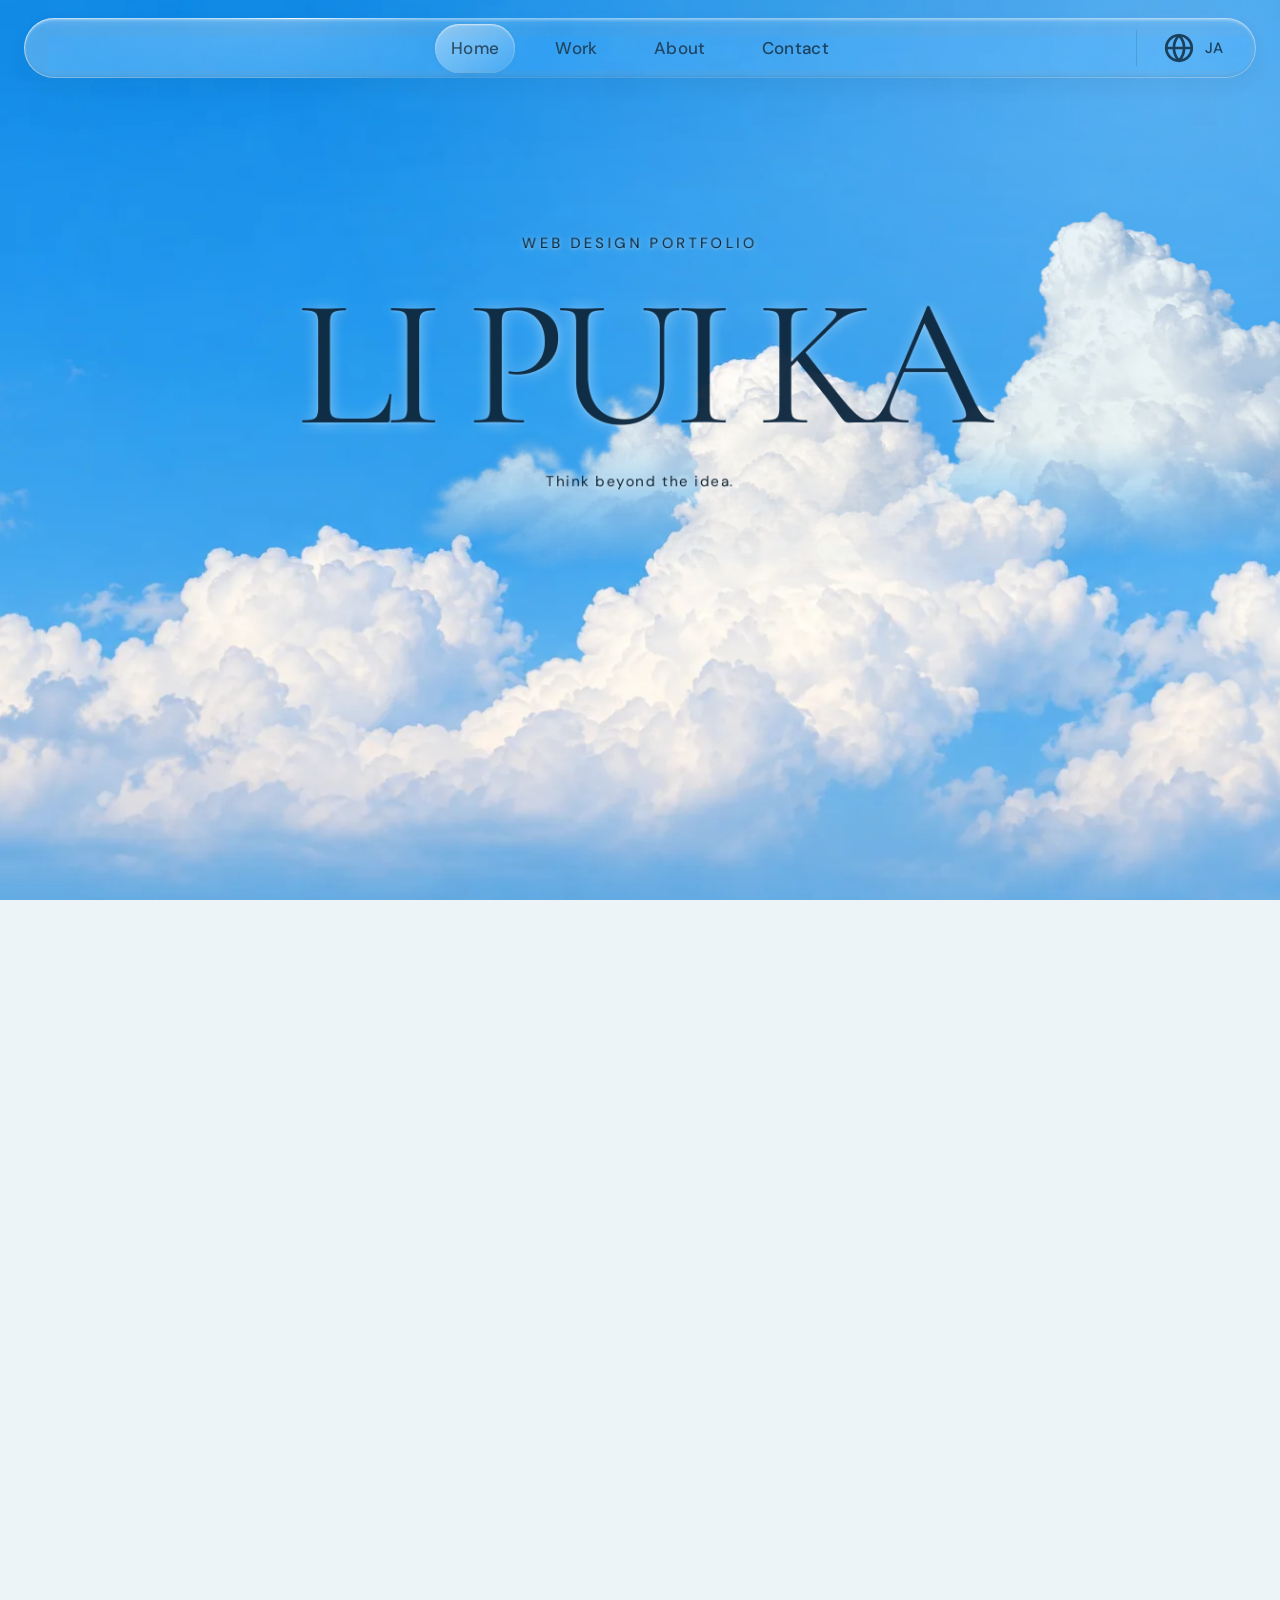
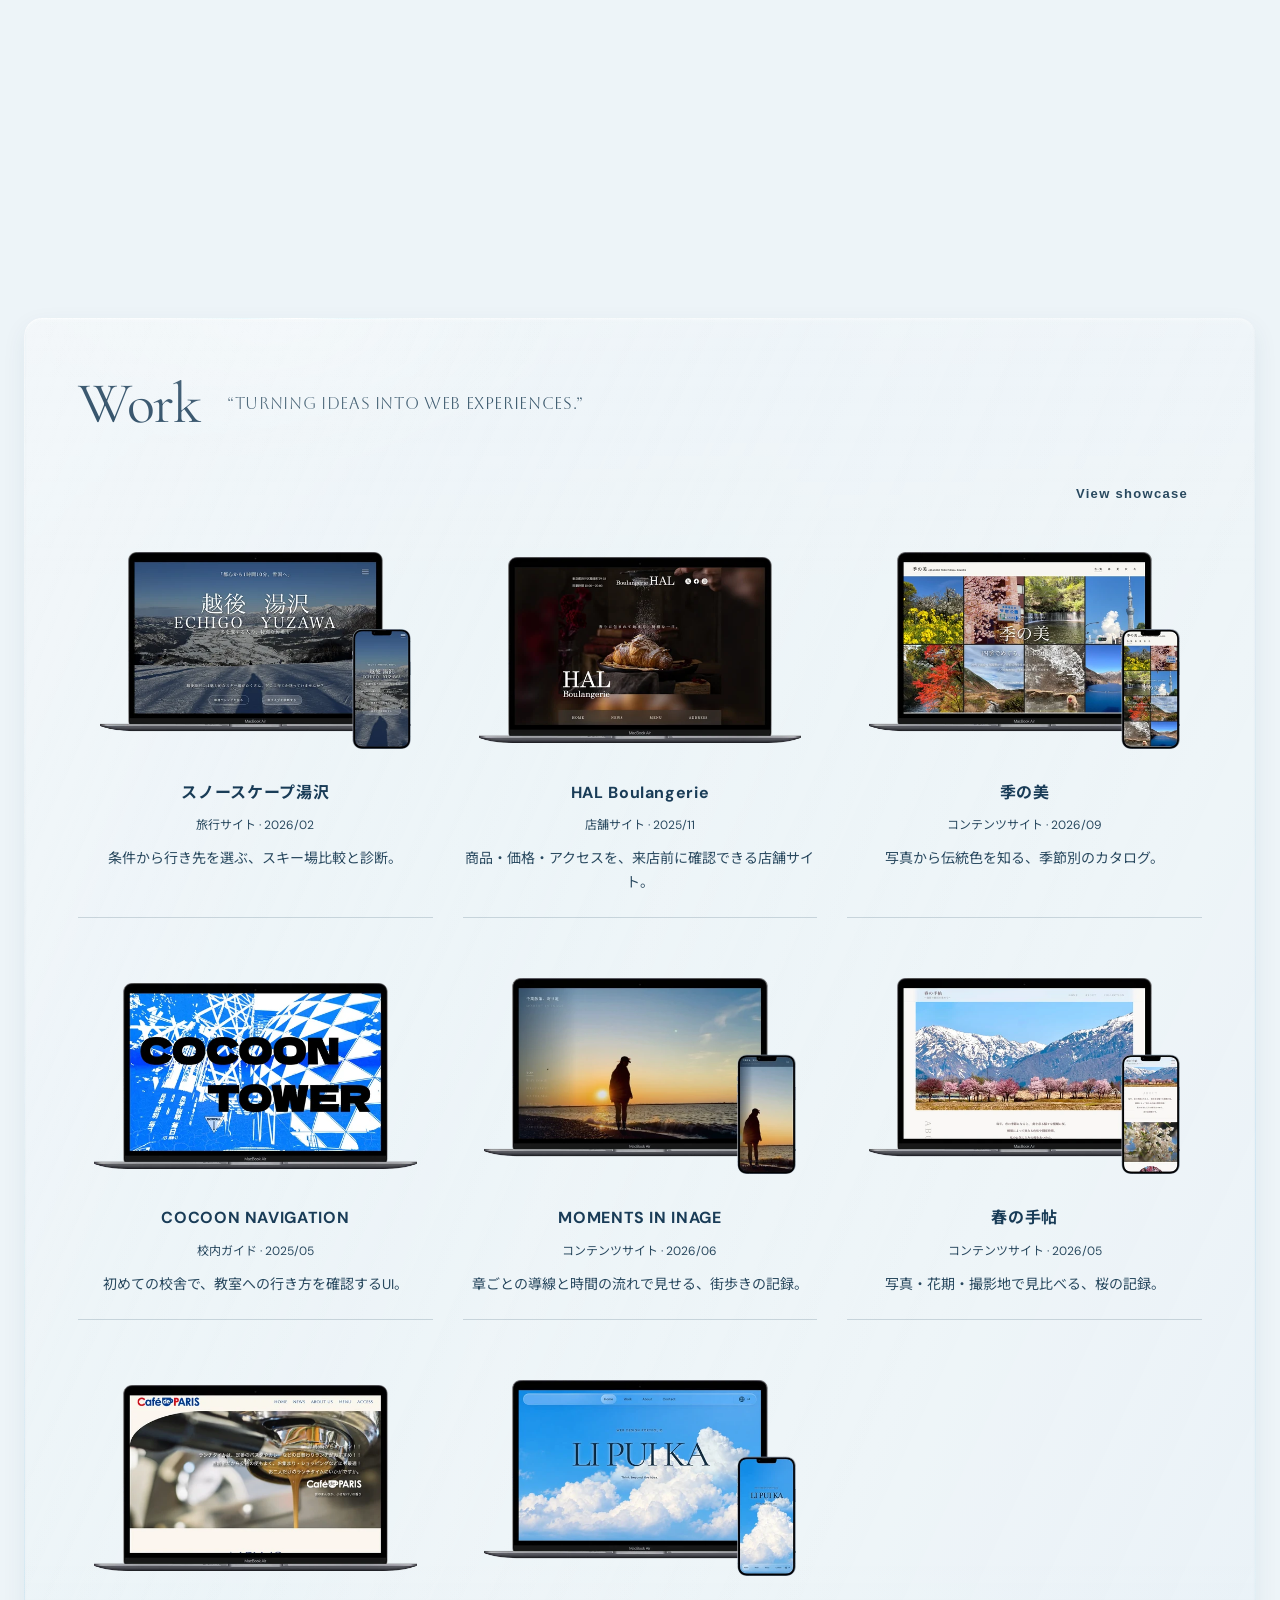
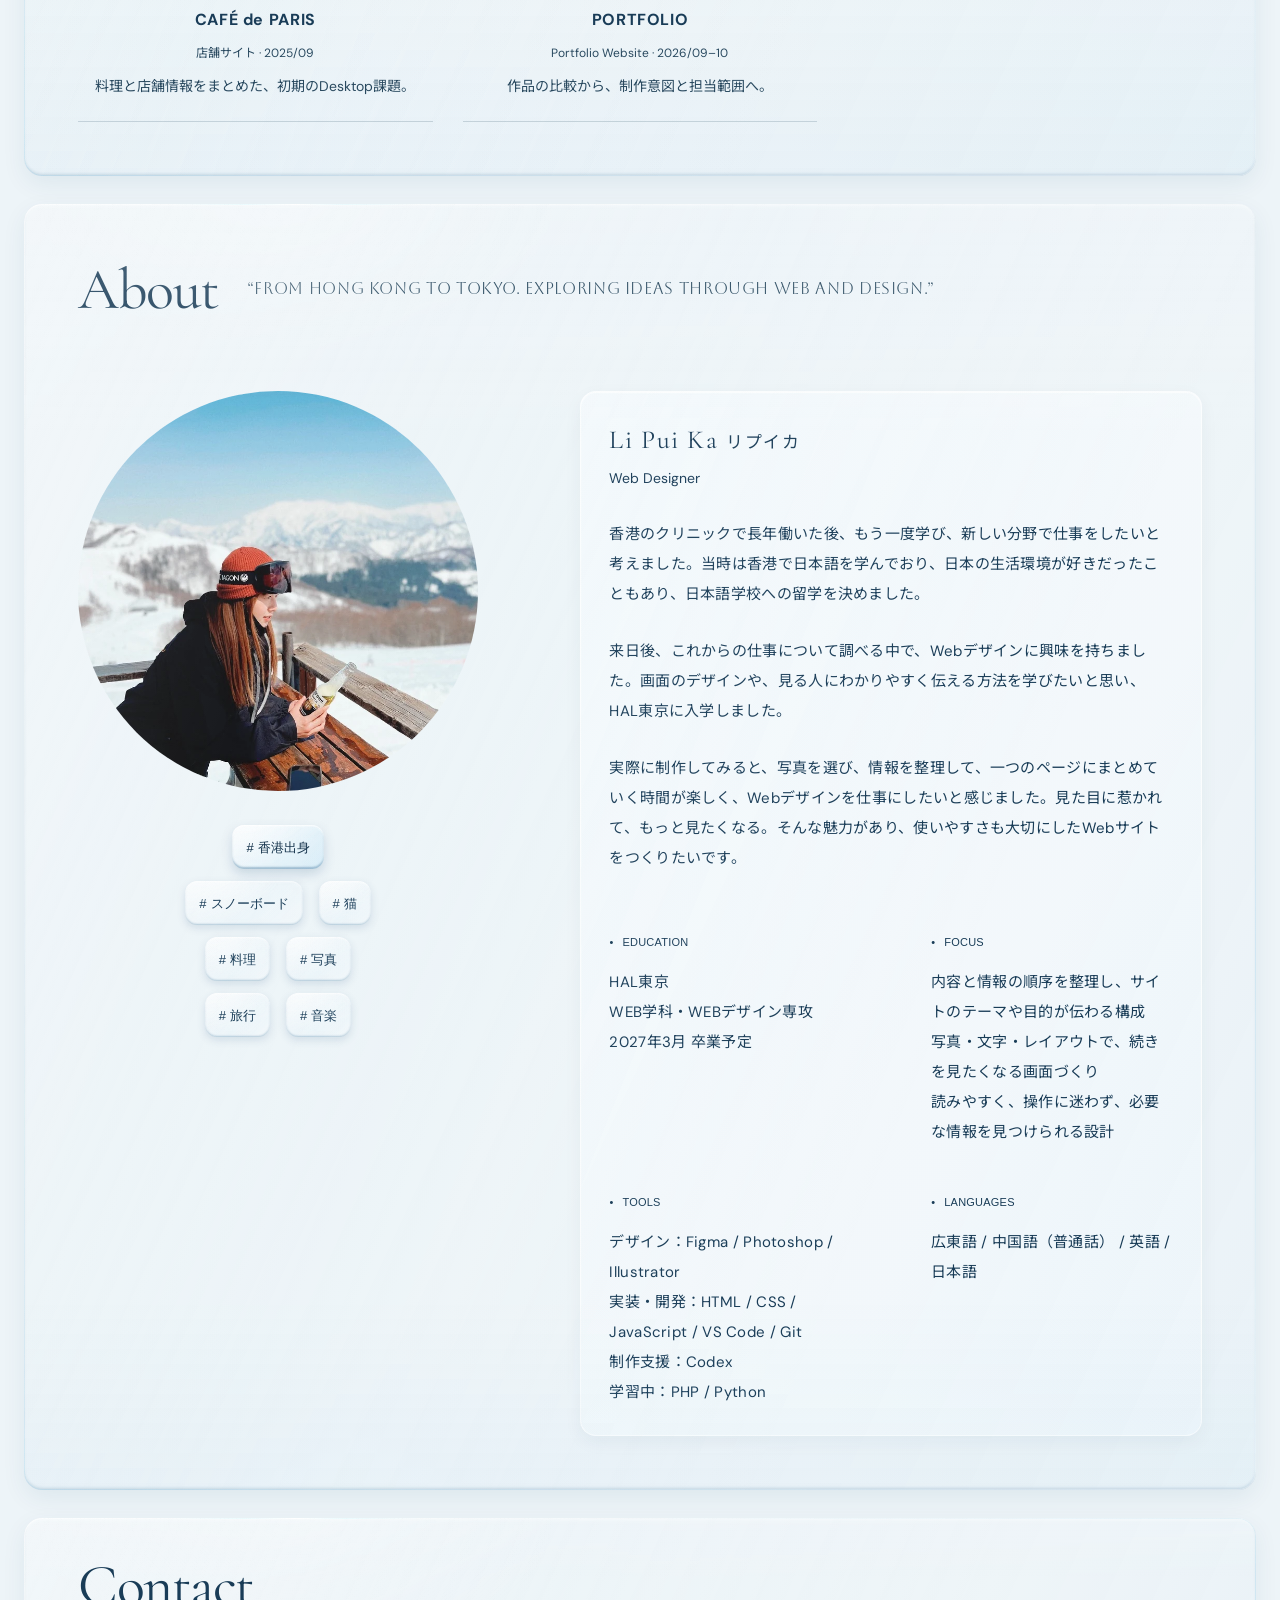
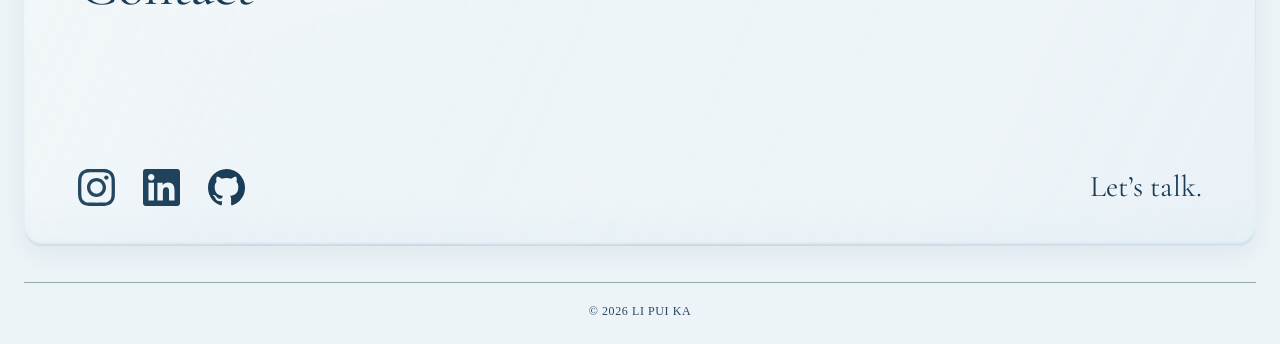
==== commit 64bddd79: "fix: improve mobile navigation and portfolio readability" ====
--- a/index.html
+++ b/index.html
@@ -9,12 +9,12 @@
     <link rel="icon" href="data:image/svg+xml,%3Csvg xmlns='http://www.w3.org/2000/svg' viewBox='0 0 64 64'%3E%3Crect width='64' height='64' rx='8' fill='%231d1d1d'/%3E%3Ctext x='32' y='40' text-anchor='middle' font-family='serif' font-size='25' fill='white'%3EKA%3C/text%3E%3C/svg%3E">
     <link rel="preconnect" href="https://fonts.googleapis.com">
     <link rel="preconnect" href="https://fonts.gstatic.com" crossorigin>
-    <link href="https://fonts.googleapis.com/css2?family=Aboreto&amp;family=Abhaya+Libre:wght@800&amp;family=DM+Sans:wght@400..500&amp;family=Cormorant+Garamond:wght@400;500;600&amp;display=swap" rel="stylesheet">
+    <link href="https://fonts.googleapis.com/css2?family=Aboreto&amp;family=Abhaya+Libre:wght@800&amp;family=DM+Sans:wght@400..500&amp;family=Noto+Sans+JP:wght@400;500;600&amp;family=Cormorant+Garamond:wght@400;500;600&amp;display=swap" rel="stylesheet">
     <link rel="stylesheet" href="css/style.css?v=20261015-audit-fixes">
     <link rel="stylesheet" href="css/responsive.css?v=20261015-audit-fixes">
 
     <script src="js/translations.js?v=20261015-audit-fixes" defer></script><script src="js/language.js?v=20261015-backtop" defer></script><script src="js/main.js?v=20261015-backtop" defer></script>
-  <link rel="stylesheet" href="css/review.css?v=20261015-backtop"><link rel="stylesheet" href="css/dreamcore.css?v=20261015-audit-fixes"></head>
+  <link rel="stylesheet" href="css/review.css?v=20261015-backtop"><link rel="stylesheet" href="css/dreamcore.css?v=20261016-single-fade"></head>
   <body class="home-page">
 
     <a class="skip-link" href="#main" data-i18n="ui.skip" data-i18n-lang="en" lang="en">Skip to main content</a>
@@ -156,14 +156,14 @@
       </section>
     </main>
 
-    <a class="home-back-top" href="#home" data-home-top hidden><span aria-hidden="true">↑</span><span lang="en">BACK TO TOP</span></a>
+    <a class="home-back-top" href="#home" data-home-top aria-label="Back to top" hidden><span aria-hidden="true">↑</span><span class="back-top-label-desktop" lang="en">BACK TO TOP</span><span class="back-top-label-mobile" lang="en">TOP</span></a>
     <footer class="site-footer">
       <p>© 2026 LI PUI KA</p>
     </footer>
-    <script src="js/hero-scroll.js?v=20261015-scroll-cue" defer></script>
-    <script src="js/glass-highlight.js?v=20261015-backtop" defer></script>
+    <script src="js/hero-scroll.js?v=20261016-mobile-flow" defer></script>
+    <script src="js/glass-highlight.js?v=20261016-fuller-nav-pill" defer></script>
     <script src="js/home-intro.js?v=20261015-backtop" defer></script>
     <script src="js/about-interests.js?v=20261015-backtop" defer></script>
-    <script src="js/work-reveal.js?v=20261015-backtop" defer></script>
+    <script src="js/work-reveal.js?v=20261016-single-fade" defer></script>
   </body>
 </html>
--- a/css/dreamcore.css
+++ b/css/dreamcore.css
@@ -254,8 +254,8 @@
 .works-overview-card img, .works-overview-card:hover img, .works-overview-card:focus-visible img { background: transparent; box-shadow: none; border-radius: 0; transition: transform 280ms cubic-bezier(.2,.65,.25,1); }
 .works-overview-card:hover img, .works-overview-card:focus-visible img { transform: scale(1.06); }
 .project-card--main:hover img, .project-card--main:focus-visible img { transform: scale(1.045); }
-.has-work-reveal { opacity: .12; }
-.has-work-reveal.is-work-visible { opacity: 1; animation: var(--work-flicker, work-lamp-a) var(--work-duration, 1700ms) linear var(--work-delay, 0ms) both; }
+.has-work-reveal { opacity: 0; transition: opacity 650ms ease-out; }
+.has-work-reveal.is-work-visible { opacity: 1; }
 @media(prefers-reduced-motion:reduce) {
   .has-work-reveal { opacity: 1; transition: none; }
   .works-overview-card img { transition: none; }
@@ -304,15 +304,7 @@
   .header-tools { padding-left: 12px; }
 }
 
-/* Each lamp settles once; only the image receives the mirror sweep. */
-@keyframes work-lamp-a {
-  0% { opacity: .12; } 10% { opacity: .68; } 19% { opacity: .26; }
-  43% { opacity: .82; } 56% { opacity: .52; } 100% { opacity: 1; }
-}
-@keyframes work-lamp-b {
-  0% { opacity: .12; } 18% { opacity: .32; } 36% { opacity: .86; }
-  49% { opacity: .4; } 70% { opacity: .75; } 100% { opacity: 1; }
-}
+/* Only the mockup image receives the hover reflection. */
 .work-mockup { position: relative; display: block; width: 100%; flex-shrink: 0; transition: transform 280ms cubic-bezier(.2,.65,.25,1); }
 .work-mockup img { display: block; width: 100%; height: auto; }
 .work-mockup::after {
@@ -430,3 +422,63 @@
   .site-header { padding-block: 6px; }
   .site-nav a { display: flex; align-items: center; justify-content: center; min-width: 44px; height: 44px; padding: 0 6px; font-size: 12px; }
 }
+
+/* Mobile: a compact oval navigation bar with a raised blue-grey selection. */
+.back-top-label-mobile { display: none; }
+@media (max-width: 620px) and (prefers-reduced-motion: no-preference) {
+  .dream-hero { height: 150svh; }
+}
+@media (max-width: 620px) {
+  .site-header { display: flex; justify-content: center; width: min(350px, calc(100% - 12px)); height: 58px; padding: 3px 4px; gap: 4px; border: 1px solid rgb(255 255 255 / 80%); border-radius: 999px; background: linear-gradient(135deg, rgb(248 253 253 / 92%), rgb(228 240 240 / 82%)); box-shadow: inset 0 1px 2px rgb(255 255 255 / 95%), inset 0 -1px 2px rgb(33 83 121 / 16%), 0 4px 16px rgb(25 60 87 / 12%); backdrop-filter: blur(6px) saturate(.85); -webkit-backdrop-filter: blur(6px) saturate(.85); }
+  .site-nav { --nav-slider-inset: 0px; flex: 1 1 auto; width: auto; justify-content: center; gap: 1px; }
+  .site-nav a { flex: 1 1 0; min-width: 0; height: 50px; padding-inline: 6px; border: 0; border-radius: 999px; background: transparent; box-shadow: none; letter-spacing: 0; }
+  .site-nav a.is-active, .site-nav a:hover, .site-nav a:focus-visible { background: transparent; box-shadow: none; }
+  .nav-slider { border: 1px solid rgb(255 255 255 / 88%); border-radius: 999px; background: linear-gradient(155deg, #eef5fa 0%, #cbdce9 48%, #adc5d8 100%); box-shadow: inset 0 2px 3px rgb(255 255 255 / 90%), inset 0 -2px 4px rgb(62 91 118 / 24%), 0 3px 8px rgb(65 94 120 / 20%); }
+  .header-tools { flex: 0 0 auto; border-left: 1px solid rgb(25 60 87 / 14%); padding-left: 4px; }
+  .language-picker [data-language-toggle] { width: 44px; height: 44px; padding: 3px; border: 0; border-radius: 999px; background: transparent; box-shadow: none; }
+  .language-picker [data-language-toggle]:hover, .language-picker [data-language-toggle][aria-expanded='true'] { background: rgb(255 255 255 / 35%); }
+  .home-back-top { min-height: 44px; gap: 5px; padding: 8px 10px; }
+  .home-back-top .back-top-label-desktop { display: none; }
+  .home-back-top .back-top-label-mobile { display: inline; }
+}
+
+/* Local reading surfaces keep the sky visible without competing with long copy. */
+.about-content, .project-information {
+  min-width: 0;
+  padding: 28px;
+  border: 1px solid rgb(255 255 255 / 65%);
+  border-radius: 16px;
+  color: var(--text);
+  background: linear-gradient(135deg, rgb(249 253 255 / 50%), rgb(241 248 252 / 50%));
+  backdrop-filter: saturate(.65);
+  -webkit-backdrop-filter: saturate(.65);
+  box-shadow: inset 0 1px 1px rgb(255 255 255 / 75%), 0 6px 18px rgb(25 60 87 / 5%);
+}
+.about-content .profile-name { margin-top: 0; }
+.project-information .project-fact:last-child { margin-bottom: 0; }
+@media (max-width: 620px) {
+  .about-content, .project-information { padding: 18px 16px; border-radius: 14px; }
+}
+
+/* Japanese reading typography, following the reference site's regular weight and spacing. */
+html[lang="ja"] body {
+  font-family: "DM Sans", "Noto Sans JP", "Hiragino Kaku Gothic ProN", "Yu Gothic", sans-serif;
+}
+html[lang="ja"] .bio,
+html[lang="ja"] .profile-details p,
+html[lang="ja"] .project-fact dd,
+html[lang="ja"] .decision-note {
+  font-size: 15px;
+  font-weight: 400;
+  line-height: 2;
+  letter-spacing: .02em;
+}
+html[lang="ja"] .profile-details h3,
+html[lang="ja"] .project-fact dt {
+  font-weight: 500;
+  letter-spacing: .02em;
+}
+html[lang="ja"] .profile-name span[lang="ja"] {
+  font-family: "Noto Sans JP", "Hiragino Kaku Gothic ProN", sans-serif;
+  font-weight: 400;
+}
